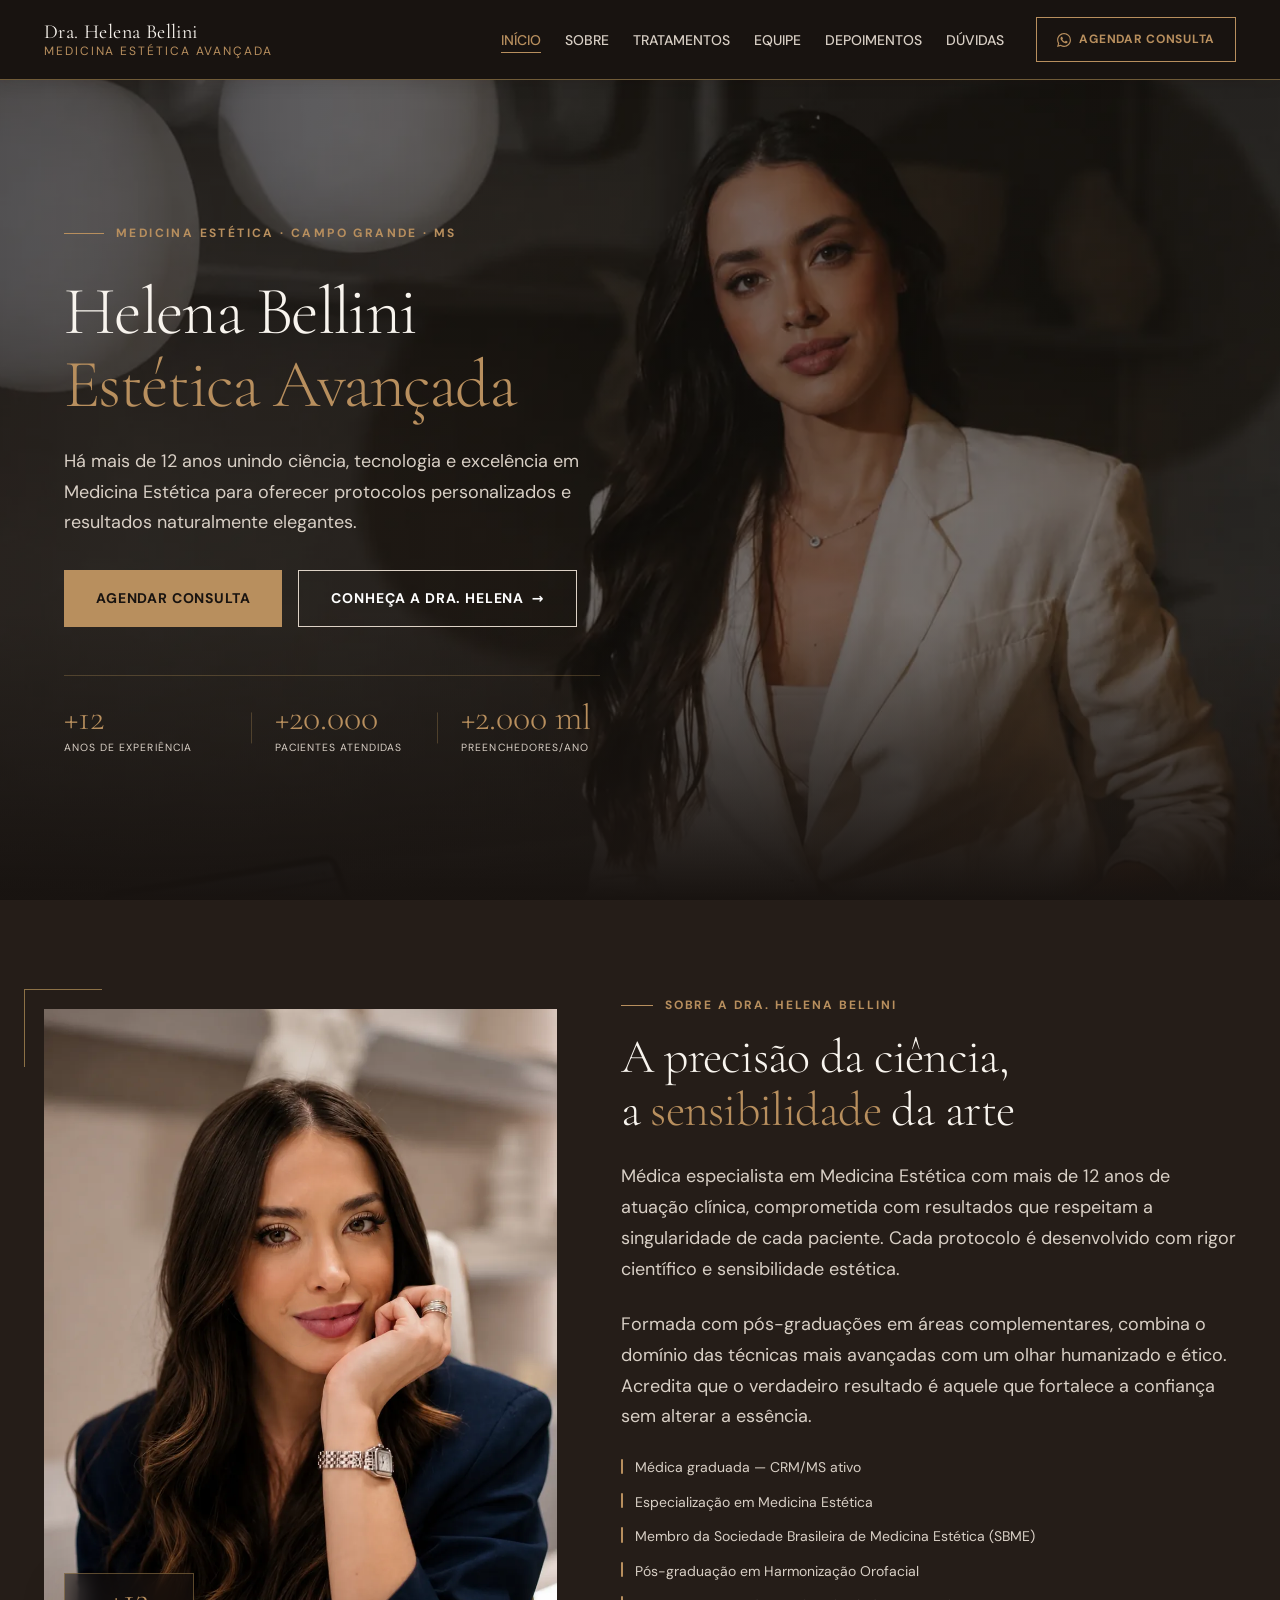
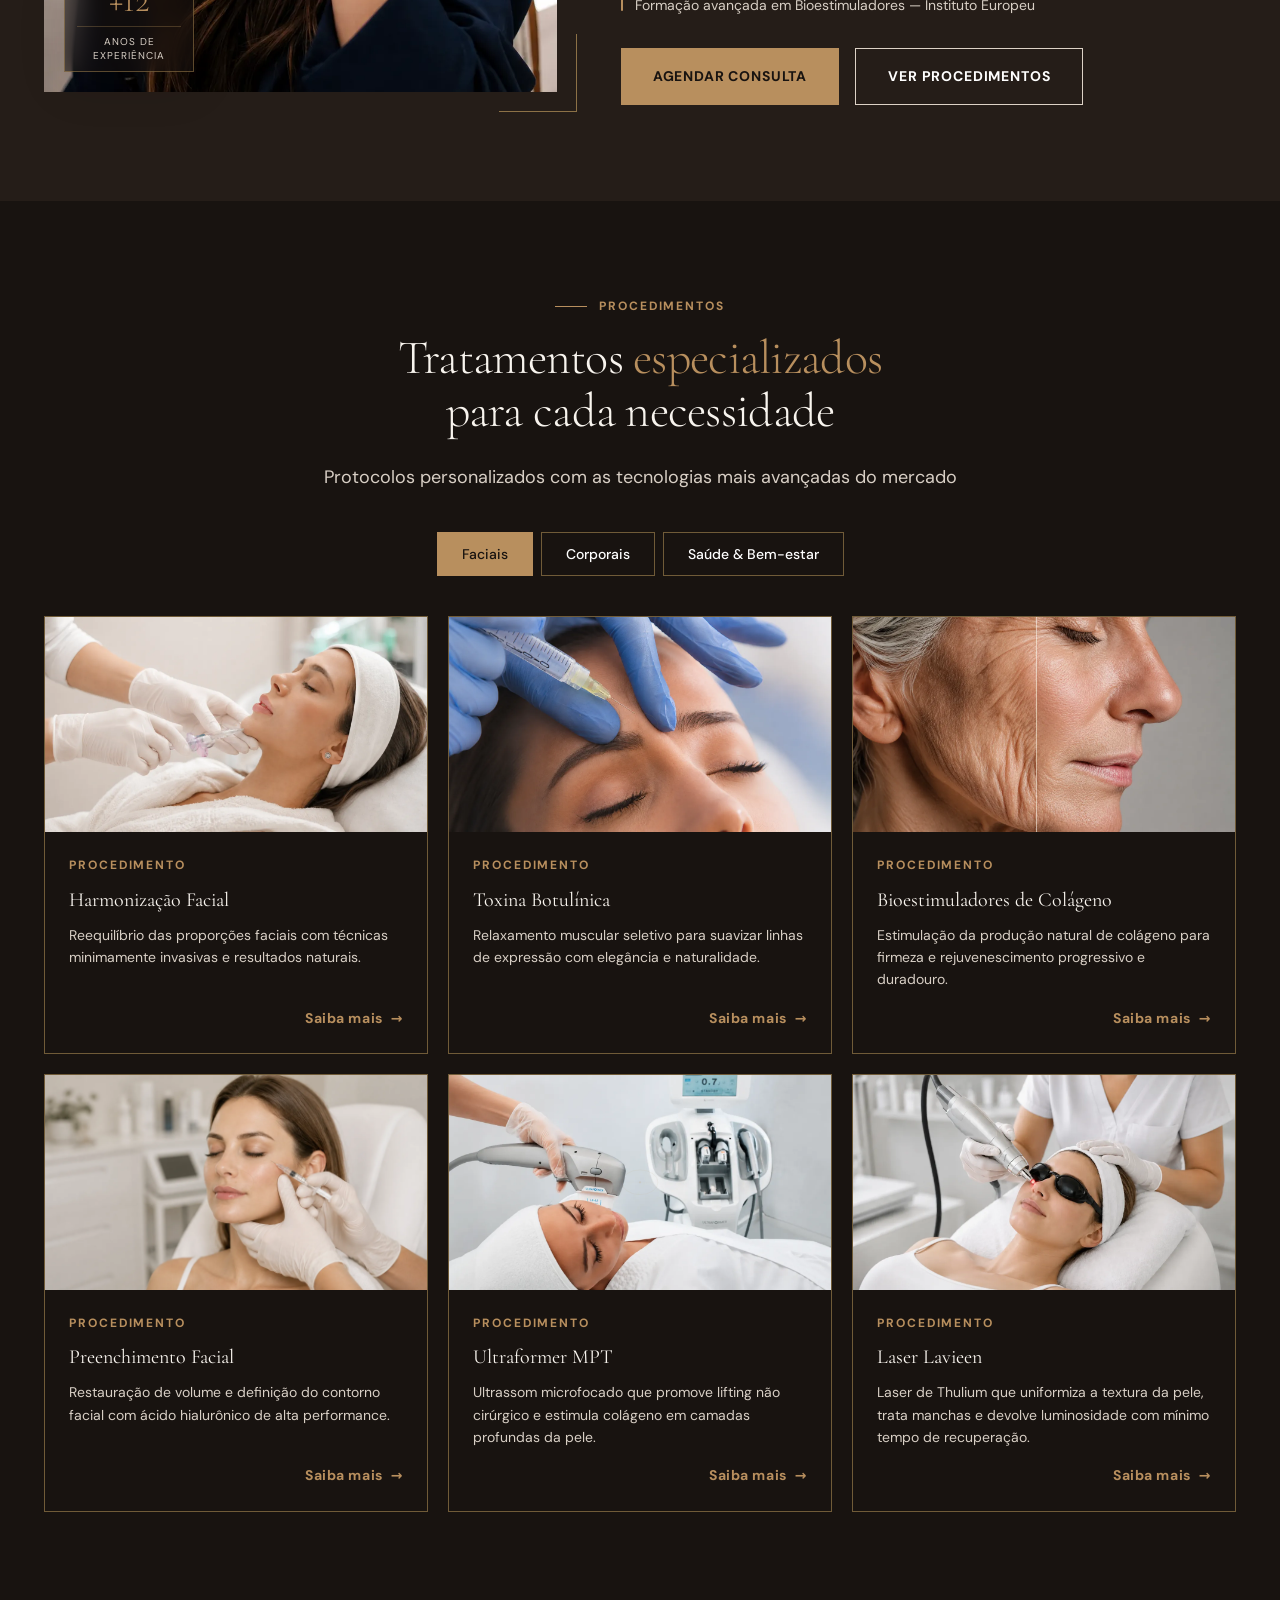
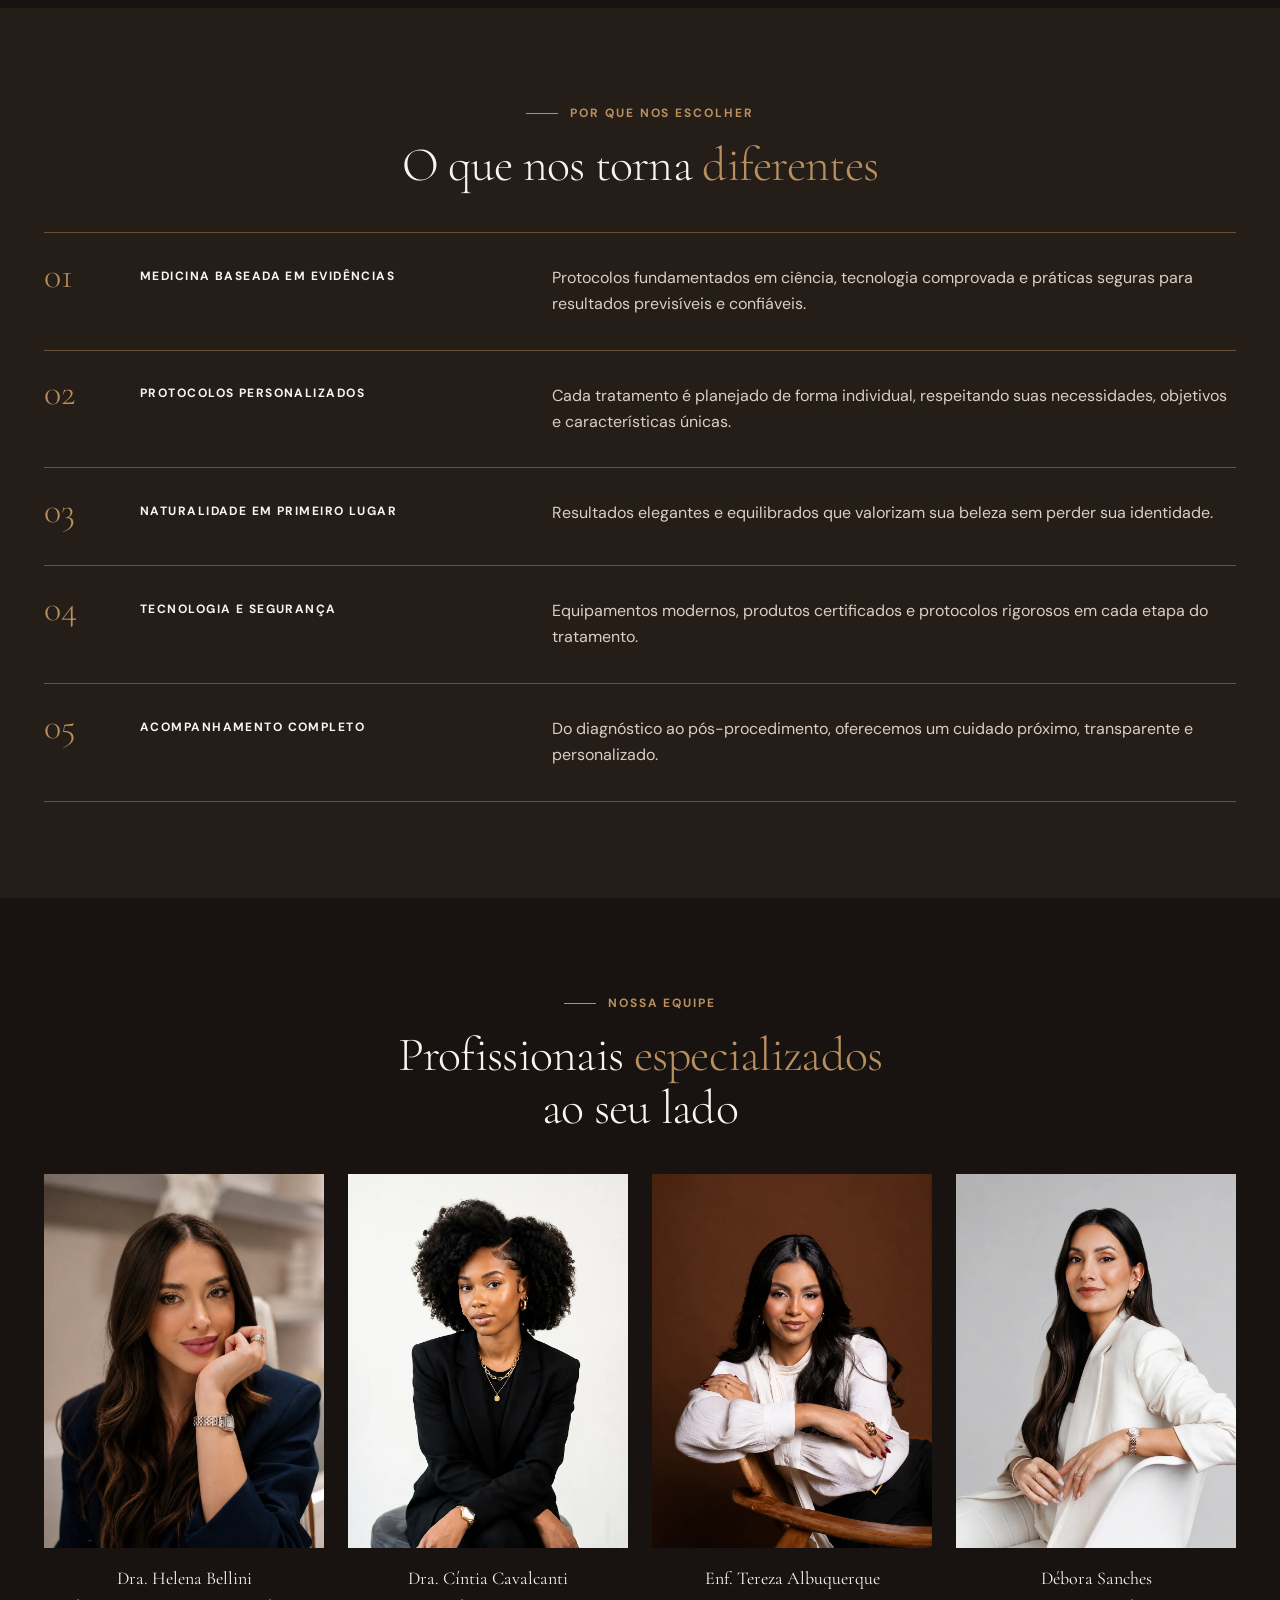
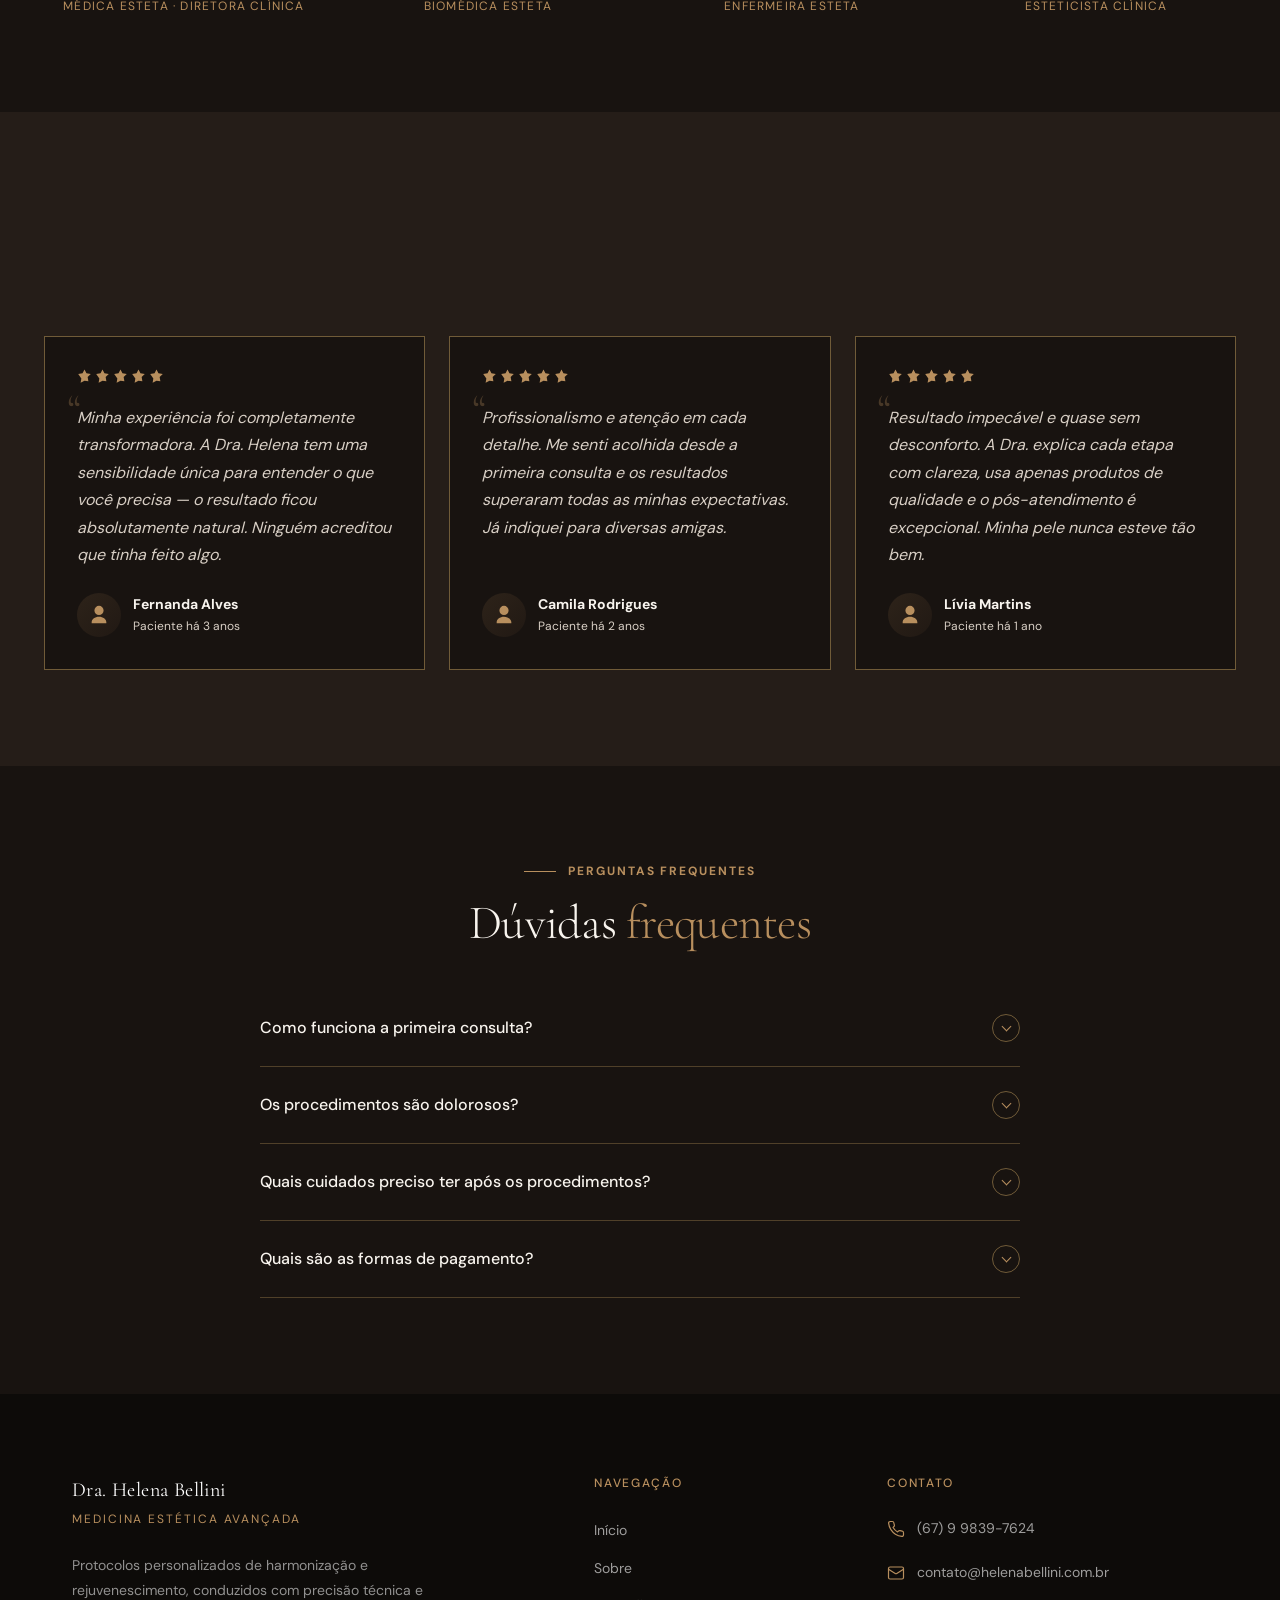
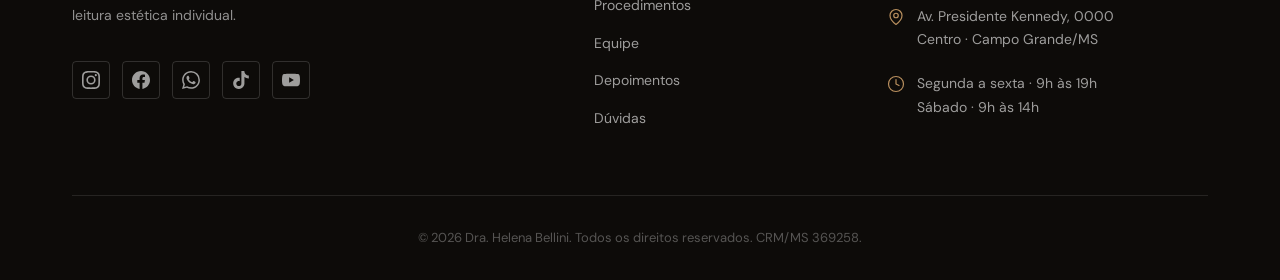
==== index.html @ 61514745 "desfazendo o culpado" ====
<!doctype html>
<html lang="pt-BR">

<head>
  <meta charset="UTF-8">
  <!-- SEM viewport-fit=cover — proposital, não remova.
       Com "cover", o Safari iOS estende a página por baixo do notch e o
       position:fixed do .site-header caía DEPOIS da safe area, abrindo um gap
       escuro entre o topo e o header (só em retrato; em paisagem o inset é 0).
       Sem "cover", a viewport já começa abaixo do notch: top:0 é o topo real
       (gap impossível) e a faixa do notch é pintada com o background do canvas
       (--canvas #181310), a MESMA cor do header — barra contínua desde o topo. -->
  <meta name="viewport" content="width=device-width, initial-scale=1.0">
  <!-- Pinta a área da barra de status (Safari iOS) com a cor do header, pra o
       conteúdo rolado não "vazar" atrás da barra translúcida acima do header. -->
  <meta name="theme-color" content="#181310">
  <title>Dra. Helena Bellini | Medicina Estética Avançada</title>
  <meta name="description"
    content="Medicina Estética de alta performance em Campo Grande - MS. Harmonização Facial, Bioestimuladores, Toxina Botulínica e muito mais. Atendimento humanizado com protocolos baseados em evidências.">
  <link rel="preload" href="assets/fonts/cormorant-garamond-300.woff2" as="font" type="font/woff2" crossorigin>
  <link rel="preload" href="assets/fonts/dm-sans-400.woff2" as="font" type="font/woff2" crossorigin>
  <link rel="stylesheet" href="css/fonts.css">
  <link rel="stylesheet" href="css/variables.css">
  <link rel="stylesheet" href="css/reset.css?v=2">
  <link rel="stylesheet" href="css/global.css?v=6">
  <link rel="stylesheet" href="css/header.css?v=7">
  <link rel="stylesheet" href="css/hero.css?v=2">
  <link rel="stylesheet" href="css/sections.css?v=3">
  <link rel="stylesheet" href="css/footer.css?v=2">
  <link rel="stylesheet" href="css/responsive.css">
</head>

<body>

  <!-- ════════ HEADER ════════ -->
  <header class="site-header" id="site-header">
    <div class="container">
      <div class="header-inner">
        <a href="#inicio" class="logo" aria-label="Dra. Helena Bellini — Medicina Estética Avançada">
          <span class="logo-name">Dra. Helena Bellini</span>
          <span class="logo-sub">Medicina Estética Avançada</span>
        </a>
        <nav class="main-nav" aria-label="Navegação principal">
          <ul class="nav-links">
            <li><a href="#inicio" class="nav-link">INÍCIO</a></li>
            <li><a href="#sobre" class="nav-link">SOBRE</a></li>
            <li><a href="#procedimentos" class="nav-link">TRATAMENTOS</a></li>
            <li><a href="#equipe" class="nav-link">EQUIPE</a></li>
            <li><a href="#depoimentos" class="nav-link">DEPOIMENTOS</a></li>
            <li><a href="#faq" class="nav-link">DÚVIDAS</a></li>
          </ul>
          <a href="https://wa.me/5567998397624?text=Ol%C3%A1%2C%20gostaria%20de%20agendar%20uma%20consulta." target="_blank" rel="noopener noreferrer" class="btn btn-gold nav-cta">
            <svg xmlns="http://www.w3.org/2000/svg" viewBox="0 0 24 24" fill="currentColor" width="14" height="14" aria-hidden="true"><path d="M17.472 14.382c-.297-.149-1.758-.867-2.03-.967-.273-.099-.471-.148-.67.15-.197.297-.767.966-.94 1.164-.173.199-.347.223-.644.075-.297-.15-1.255-.463-2.39-1.475-.883-.788-1.48-1.761-1.653-2.059-.173-.297-.018-.458.13-.606.134-.133.298-.347.446-.52.149-.174.198-.298.298-.497.099-.198.05-.371-.025-.52-.075-.149-.669-1.612-.916-2.207-.242-.579-.487-.5-.669-.51-.173-.008-.371-.01-.57-.01-.198 0-.52.074-.792.372-.272.297-1.04 1.016-1.04 2.479 0 1.462 1.065 2.875 1.213 3.074.149.198 2.096 3.2 5.077 4.487.709.306 1.262.489 1.694.625.712.227 1.36.195 1.871.118.571-.085 1.758-.719 2.006-1.413.248-.694.248-1.289.173-1.413-.074-.124-.272-.198-.57-.347m-5.421 7.403h-.004a9.87 9.87 0 01-5.031-1.378l-.361-.214-3.741.982.998-3.648-.235-.374a9.86 9.86 0 01-1.51-5.26c.001-5.45 4.436-9.884 9.888-9.884 2.64 0 5.122 1.03 6.988 2.898a9.825 9.825 0 012.893 6.994c-.003 5.45-4.437 9.884-9.885 9.884m8.413-18.297A11.815 11.815 0 0012.05 0C5.495 0 .16 5.335.157 11.892c0 2.096.547 4.142 1.588 5.945L.057 24l6.305-1.654a11.882 11.882 0 005.683 1.448h.005c6.554 0 11.89-5.335 11.893-11.893a11.821 11.821 0 00-3.48-8.413z"/></svg>
            AGENDAR CONSULTA
          </a>
        </nav>
        <button class="hamburger" id="hamburger" aria-label="Abrir menu" aria-expanded="false">
          <span></span><span></span><span></span>
        </button>
      </div>
    </div>
  </header>

  <!-- Mobile nav -->
  <nav class="mobile-nav" id="mobile-nav" aria-label="Menu mobile" role="dialog">
    <a href="#inicio" class="nav-link">INÍCIO</a>
    <a href="#sobre" class="nav-link">SOBRE</a>
    <a href="#procedimentos" class="nav-link">TRATAMENTOS</a>
    <a href="#equipe" class="nav-link">EQUIPE</a>
    <a href="#depoimentos" class="nav-link">DEPOIMENTOS</a>
    <a href="#faq" class="nav-link">DÚVIDAS</a>
  </nav>

  <!-- ════════ HERO ════════ -->
  <section id="inicio" class="hero" aria-label="Apresentação">
    <div class="hero-content">
      <div class="hero-tag">
        <span>Medicina Estética · Campo Grande · MS</span>
      </div>
      <h1 class="hero-h1">
        Helena Bellini
        <em>Estética Avançada</em>
      </h1>
      <p class="hero-lead">
        Há mais de 12 anos unindo ciência, tecnologia e excelência em Medicina Estética para oferecer protocolos personalizados e resultados naturalmente elegantes.
      </p>
      <div class="hero-actions">
        <a href="https://wa.me/5567998397624?text=Ol%C3%A1%2C%20gostaria%20de%20agendar%20uma%20consulta." target="_blank" rel="noopener noreferrer" class="btn btn-gold">Agendar Consulta</a>
        <a href="#sobre" class="btn btn-outline">CONHEÇA A DRA. HELENA &nbsp;→</a>
      </div>
      <div class="hero-stats" aria-label="Estatísticas">
        <div>
          <div class="stat-val">+12</div>
          <div class="stat-lbl">Anos de Experiência</div>
        </div>
        <div>
          <div class="stat-val">+20.000</div>
          <div class="stat-lbl">Pacientes Atendidas</div>
        </div>
        <div>
          <div class="stat-val">+2.000 ml</div>
          <div class="stat-lbl">Preenchedores/ano</div>
        </div>
      </div>
    </div>
  </section>

  <!-- ════════ SOBRE ════════ -->
  <section id="sobre" class="section section-alt" aria-labelledby="about-title">
    <div class="container">
      <div class="about-grid">
        <div class="about-photo-wrap reveal">
          <div class="about-photo">
            <div class="about-photo-inner">
              <img src="assets/images/sobre/dra-helena.webp" alt="Dra. Helena Bellini" loading="lazy">
              <svg viewBox="0 0 400 533" xmlns="http://www.w3.org/2000/svg" aria-hidden="true">
                <ellipse cx="200" cy="180" rx="110" ry="135" stroke="rgba(184,149,90,.5)" stroke-width="1"
                  fill="rgba(184,149,90,.06)" />
                <ellipse cx="200" cy="165" rx="70" ry="90" stroke="rgba(46,107,110,.35)" stroke-width="1"
                  fill="rgba(46,107,110,.03)" />
                <line x1="100" y1="350" x2="300" y2="350" stroke="rgba(184,149,90,.3)" stroke-width=".8" />
              </svg>
            </div>
          </div>
          <div class="about-badge">
            <div class="badge-num">+12</div>
            <div class="badge-lbl">Anos de<br>Experiência</div>
          </div>
        </div>

        <div class="reveal d1">
          <div class="eyebrow"><span class="label">Sobre a Dra. Helena Bellini</span></div>
          <h2 class="section-title" id="about-title">
            A precisão da ciência,<br>a <em>sensibilidade</em> da arte
          </h2>
          <p class="section-body">
            Médica especialista em Medicina Estética com mais de 12 anos de atuação clínica, comprometida com resultados
            que respeitam a singularidade de cada paciente. Cada protocolo é desenvolvido com rigor científico e
            sensibilidade estética.
          </p>
          <p class="section-body">
            Formada com pós-graduações em áreas complementares, combina o domínio das técnicas mais avançadas com um
            olhar humanizado e ético. Acredita que o verdadeiro resultado é aquele que fortalece a confiança sem alterar
            a essência.
          </p>
          <ul class="creds" aria-label="Formação e credenciais">
            <li class="cred-row">Médica graduada — CRM/MS ativo</li>
            <li class="cred-row">Especialização em Medicina Estética</li>
            <li class="cred-row">Membro da Sociedade Brasileira de Medicina Estética (SBME)</li>
            <li class="cred-row">Pós-graduação em Harmonização Orofacial</li>
            <li class="cred-row">Formação avançada em Bioestimuladores — Instituto Europeu</li>
          </ul>
          <div class="about-actions">
            <a href="https://wa.me/5567998397624?text=Ol%C3%A1%2C%20gostaria%20de%20agendar%20uma%20consulta." target="_blank" rel="noopener noreferrer" class="btn btn-gold">Agendar Consulta</a>
            <a href="#procedimentos" class="btn btn-outline">Ver Procedimentos</a>
          </div>
        </div>
      </div>
    </div>
  </section>

  <!-- ════════ PROCEDIMENTOS ════════ -->
  <section id="procedimentos" class="section" aria-labelledby="procs-title">
    <div class="container">
      <div class="procs-header reveal">
        <div class="eyebrow"><span class="label">Procedimentos</span></div>
        <h2 class="section-title" id="procs-title">
          Tratamentos <em>especializados</em><br>para cada necessidade
        </h2>
        <p class="section-body">Protocolos personalizados com as tecnologias mais avançadas do mercado</p>
      </div>

      <div class="tabs" role="tablist" aria-label="Categorias de procedimentos">
        <button class="tab on" role="tab" aria-selected="true" data-cat="facial">Faciais</button>
        <button class="tab" role="tab" aria-selected="false" data-cat="corporal">Corporais</button>
        <button class="tab" role="tab" aria-selected="false" data-cat="saude">Saúde &amp; Bem-estar</button>
      </div>

      <div class="procs-grid" id="procs-grid" aria-live="polite"></div>
    </div>
  </section>

  <!-- ════════ DIFERENCIAIS ════════ -->
  <section class="section section-alt" aria-labelledby="diff-title">
    <div class="container">
      <div class="procs-header reveal">
        <div class="eyebrow"><span class="label">Por que nos escolher</span></div>
        <h2 class="section-title" id="diff-title">O que nos torna <em>diferentes</em></h2>
      </div>
      <div class="diff-list">
        <div class="diff-row reveal">
          <div class="diff-num">01</div>
          <div class="diff-title">Medicina baseada em evidências</div>
          <p class="diff-desc">Protocolos fundamentados em ciência, 
            tecnologia comprovada e práticas seguras para resultados previsíveis e confiáveis.</p>
        </div>
        <div class="diff-row reveal d1">
          <div class="diff-num">02</div>
          <div class="diff-title">Protocolos personalizados</div>
          <p class="diff-desc">Cada tratamento é planejado de forma individual, 
            respeitando suas necessidades, objetivos e características únicas.</p>
        </div>
        <div class="diff-row reveal d2">
          <div class="diff-num">03</div>
          <div class="diff-title">Naturalidade em primeiro lugar</div>
          <p class="diff-desc">Resultados elegantes e equilibrados que 
            valorizam sua beleza sem perder sua identidade.</p>
        </div>
        <div class="diff-row reveal">
          <div class="diff-num">04</div>
          <div class="diff-title">Tecnologia e segurança</div>
          <p class="diff-desc">Equipamentos modernos, produtos certificados e 
            protocolos rigorosos em cada etapa do tratamento.</p>
        </div>
        <div class="diff-row reveal d1">
          <div class="diff-num">05</div>
          <div class="diff-title">Acompanhamento completo</div>
          <p class="diff-desc">Do diagnóstico ao pós-procedimento, oferecemos
            um cuidado próximo, transparente e personalizado.</p>
        </div>
      </div>
    </div>
  </section>

  <!-- ════════ EQUIPE ════════ -->
  <section id="equipe" class="section" aria-labelledby="team-title">
    <div class="container">
      <div class="procs-header reveal">
        <div class="eyebrow"><span class="label">Nossa Equipe</span></div>
        <h2 class="section-title" id="team-title">
          Profissionais <em>especializados</em><br>ao seu lado
        </h2>
      </div>
      <div class="team-carousel">
      <div class="team-grid">
        <div class="team-card reveal">
          <div class="team-photo">
            <div class="team-photo-inner team-grad-1">
              <img src="assets/images/equipe/dra-helena.webp" alt="Dra. Helena Bellini" loading="lazy">
              <svg viewBox="0 0 200 267" xmlns="http://www.w3.org/2000/svg" aria-hidden="true">
                <ellipse cx="100" cy="100" rx="55" ry="70" stroke="rgba(184,149,90,.6)" stroke-width="1.2"
                  fill="none" />
              </svg>
            </div>
          </div>
          <div class="team-name">Dra. Helena Bellini</div>
          <div class="team-role">Médica Esteta · Diretora Clínica</div>
        </div>
        <div class="team-card reveal d1">
          <div class="team-photo">
            <div class="team-photo-inner team-grad-2">
              <img src="assets/images/equipe/dra-cintia-cavalcanti.webp" alt="Dra. Cíntia Cavalcanti" loading="lazy">
            </div>
          </div>
          <div class="team-name">Dra. Cíntia Cavalcanti</div>
          <div class="team-role">Biomédica Esteta</div>
        </div>
        <div class="team-card reveal d2">
          <div class="team-photo">
            <div class="team-photo-inner team-grad-3">
              <img src="assets/images/equipe/enf-tereza-albuquerque.webp" alt="Enf. Tereza Albuquerque" loading="lazy">
            </div>
          </div>
          <div class="team-name">Enf. Tereza Albuquerque</div>
          <div class="team-role">Enfermeira Esteta</div>
        </div>
        <div class="team-card reveal d3">
          <div class="team-photo">
            <div class="team-photo-inner team-grad-4">
              <img src="assets/images/equipe/debora-sanches.webp" alt="Débora Sanches" loading="lazy">
            </div>
          </div>
          <div class="team-name">Débora Sanches</div>
          <div class="team-role">Esteticista Clínica</div>
        </div>
      </div>
      <div class="team-nav">
        <button class="team-next" id="team-next" type="button" aria-label="Ver próximo profissional">
          <svg viewBox="0 0 24 24" fill="none" stroke="currentColor" stroke-width="1.5" stroke-linecap="round" stroke-linejoin="round" aria-hidden="true">
            <line x1="4" y1="12" x2="18" y2="12" />
            <polyline points="12 6 18 12 12 18" />
          </svg>
        </button>
      </div>
      </div>
    </div>
  </section>

  <!-- ════════ DEPOIMENTOS ════════ -->
  <section id="depoimentos" class="section section-alt" aria-labelledby="test-title">
    <div class="container">
      <div class="procs-header reveal">
        <div class="eyebrow"><span class="label">Depoimentos</span></div>
        <h2 class="section-title" id="test-title">O que dizem nossas <em>pacientes</em></h2>
      </div>
      <div class="test-grid">
        <article class="test-card reveal">
          <div class="stars" aria-label="5 estrelas"><svg viewBox="0 0 20 19" fill="currentColor" aria-hidden="true"><path d="M10 0l2.593 5.256 5.8.843-4.196 4.09.99 5.776L10 15.24l-5.187 2.725.99-5.776L1.607 6.1l5.8-.843z"/></svg><svg viewBox="0 0 20 19" fill="currentColor" aria-hidden="true"><path d="M10 0l2.593 5.256 5.8.843-4.196 4.09.99 5.776L10 15.24l-5.187 2.725.99-5.776L1.607 6.1l5.8-.843z"/></svg><svg viewBox="0 0 20 19" fill="currentColor" aria-hidden="true"><path d="M10 0l2.593 5.256 5.8.843-4.196 4.09.99 5.776L10 15.24l-5.187 2.725.99-5.776L1.607 6.1l5.8-.843z"/></svg><svg viewBox="0 0 20 19" fill="currentColor" aria-hidden="true"><path d="M10 0l2.593 5.256 5.8.843-4.196 4.09.99 5.776L10 15.24l-5.187 2.725.99-5.776L1.607 6.1l5.8-.843z"/></svg><svg viewBox="0 0 20 19" fill="currentColor" aria-hidden="true"><path d="M10 0l2.593 5.256 5.8.843-4.196 4.09.99 5.776L10 15.24l-5.187 2.725.99-5.776L1.607 6.1l5.8-.843z"/></svg></div>
          <blockquote class="test-quote">
            Minha experiência foi completamente transformadora. A Dra. Helena tem uma sensibilidade única para
            entender o que você precisa — o resultado ficou absolutamente natural. Ninguém acreditou que tinha feito
            algo.
          </blockquote>
          <div class="test-author">
            <div class="test-avatar" aria-hidden="true"><svg viewBox="0 0 24 24" fill="currentColor" aria-hidden="true"><path d="M12 12a5 5 0 1 0 0-10 5 5 0 0 0 0 10zm0 2c-4.42 0-8 2.69-8 6v1h16v-1c0-3.31-3.58-6-8-6z"/></svg></div>
            <div>
              <div class="test-name">Fernanda Alves</div>
              <div class="test-meta">Paciente há 3 anos</div>
            </div>
          </div>
        </article>
        <article class="test-card reveal d1">
          <div class="stars" aria-label="5 estrelas"><svg viewBox="0 0 20 19" fill="currentColor" aria-hidden="true"><path d="M10 0l2.593 5.256 5.8.843-4.196 4.09.99 5.776L10 15.24l-5.187 2.725.99-5.776L1.607 6.1l5.8-.843z"/></svg><svg viewBox="0 0 20 19" fill="currentColor" aria-hidden="true"><path d="M10 0l2.593 5.256 5.8.843-4.196 4.09.99 5.776L10 15.24l-5.187 2.725.99-5.776L1.607 6.1l5.8-.843z"/></svg><svg viewBox="0 0 20 19" fill="currentColor" aria-hidden="true"><path d="M10 0l2.593 5.256 5.8.843-4.196 4.09.99 5.776L10 15.24l-5.187 2.725.99-5.776L1.607 6.1l5.8-.843z"/></svg><svg viewBox="0 0 20 19" fill="currentColor" aria-hidden="true"><path d="M10 0l2.593 5.256 5.8.843-4.196 4.09.99 5.776L10 15.24l-5.187 2.725.99-5.776L1.607 6.1l5.8-.843z"/></svg><svg viewBox="0 0 20 19" fill="currentColor" aria-hidden="true"><path d="M10 0l2.593 5.256 5.8.843-4.196 4.09.99 5.776L10 15.24l-5.187 2.725.99-5.776L1.607 6.1l5.8-.843z"/></svg></div>
          <blockquote class="test-quote">
            Profissionalismo e atenção em cada detalhe. Me senti acolhida desde a primeira consulta e os resultados
            superaram todas as minhas expectativas. Já indiquei para diversas amigas.
          </blockquote>
          <div class="test-author">
            <div class="test-avatar" aria-hidden="true"><svg viewBox="0 0 24 24" fill="currentColor" aria-hidden="true"><path d="M12 12a5 5 0 1 0 0-10 5 5 0 0 0 0 10zm0 2c-4.42 0-8 2.69-8 6v1h16v-1c0-3.31-3.58-6-8-6z"/></svg></div>
            <div>
              <div class="test-name">Camila Rodrigues</div>
              <div class="test-meta">Paciente há 2 anos</div>
            </div>
          </div>
        </article>
        <article class="test-card reveal d2">
          <div class="stars" aria-label="5 estrelas"><svg viewBox="0 0 20 19" fill="currentColor" aria-hidden="true"><path d="M10 0l2.593 5.256 5.8.843-4.196 4.09.99 5.776L10 15.24l-5.187 2.725.99-5.776L1.607 6.1l5.8-.843z"/></svg><svg viewBox="0 0 20 19" fill="currentColor" aria-hidden="true"><path d="M10 0l2.593 5.256 5.8.843-4.196 4.09.99 5.776L10 15.24l-5.187 2.725.99-5.776L1.607 6.1l5.8-.843z"/></svg><svg viewBox="0 0 20 19" fill="currentColor" aria-hidden="true"><path d="M10 0l2.593 5.256 5.8.843-4.196 4.09.99 5.776L10 15.24l-5.187 2.725.99-5.776L1.607 6.1l5.8-.843z"/></svg><svg viewBox="0 0 20 19" fill="currentColor" aria-hidden="true"><path d="M10 0l2.593 5.256 5.8.843-4.196 4.09.99 5.776L10 15.24l-5.187 2.725.99-5.776L1.607 6.1l5.8-.843z"/></svg><svg viewBox="0 0 20 19" fill="currentColor" aria-hidden="true"><path d="M10 0l2.593 5.256 5.8.843-4.196 4.09.99 5.776L10 15.24l-5.187 2.725.99-5.776L1.607 6.1l5.8-.843z"/></svg></div>
          <blockquote class="test-quote">
            Resultado impecável e quase sem desconforto. A Dra. explica cada etapa com clareza, usa apenas produtos de
            qualidade e o pós-atendimento é excepcional. Minha pele nunca esteve tão bem.
          </blockquote>
          <div class="test-author">
            <div class="test-avatar" aria-hidden="true"><svg viewBox="0 0 24 24" fill="currentColor" aria-hidden="true"><path d="M12 12a5 5 0 1 0 0-10 5 5 0 0 0 0 10zm0 2c-4.42 0-8 2.69-8 6v1h16v-1c0-3.31-3.58-6-8-6z"/></svg></div>
            <div>
              <div class="test-name">Lívia Martins</div>
              <div class="test-meta">Paciente há 1 ano</div>
            </div>
          </div>
        </article>
      </div>
    </div>
  </section>

  <!-- ════════ FAQ ════════ -->
  <section id="faq" class="section" aria-labelledby="faq-title">
    <div class="container">
      <div class="procs-header reveal">
        <div class="eyebrow"><span class="label">Perguntas Frequentes</span></div>
        <h2 class="section-title" id="faq-title">Dúvidas <em>frequentes</em></h2>
      </div>
      <div class="faq-wrap reveal">
        <div class="faq-item">
          <button class="faq-q" aria-expanded="false">
            Como funciona a primeira consulta?
            <span class="faq-icon" aria-hidden="true">+</span>
          </button>
          <div class="faq-body" role="region">
            <div class="faq-inner">
              <p>A primeira consulta é um encontro de avaliação, sem compromisso de realizar qualquer procedimento no
                mesmo dia. A Dra. Helena analisa a sua pele, escuta as suas expectativas e o seu histórico de saúde e,
                a partir disso, elabora um plano individualizado — com as opções indicadas para o seu caso, os cuidados
                envolvidos e um cronograma realista. O nosso compromisso é com a informação clara e com decisões
                tomadas com tranquilidade.</p>
            </div>
          </div>
        </div>
        <div class="faq-item">
          <button class="faq-q" aria-expanded="false">
            Os procedimentos são dolorosos?
            <span class="faq-icon" aria-hidden="true">+</span>
          </button>
          <div class="faq-body" role="region">
            <div class="faq-inner">
              <p>A maioria dos procedimentos causa apenas um desconforto leve e passageiro. Utilizamos recursos como
                anestésicos tópicos, agulhas de calibre fino e técnicas minimamente invasivas para tornar a experiência
                a mais confortável possível. Durante todo o atendimento, o seu bem-estar é acompanhado de perto pela
                equipe.</p>
            </div>
          </div>
        </div>
        <div class="faq-item">
          <button class="faq-q" aria-expanded="false">
            Quais cuidados preciso ter após os procedimentos?
            <span class="faq-icon" aria-hidden="true">+</span>
          </button>
          <div class="faq-body" role="region">
            <div class="faq-inner">
              <p>Cada procedimento possui um protocolo próprio de pós-cuidado, e você recebe todas as orientações por
                escrito ao final da sessão. De modo geral, o uso diário de protetor solar e uma boa hidratação da pele
                são fundamentais para preservar e potencializar os resultados. A equipe permanece à disposição para
                acompanhar a sua recuperação e esclarecer qualquer dúvida ao longo do processo.</p>
            </div>
          </div>
        </div>
        <div class="faq-item">
          <button class="faq-q" aria-expanded="false">
            Quais são as formas de pagamento?
            <span class="faq-icon" aria-hidden="true">+</span>
          </button>
          <div class="faq-body" role="region">
            <div class="faq-inner">
              <p>Oferecemos diferentes formas de pagamento para facilitar o seu acesso ao tratamento: cartão de crédito
                (com opção de parcelamento), cartão de débito, Pix e transferência bancária. Todos os valores são
                apresentados de forma transparente ainda na avaliação, para que você tome a sua decisão com clareza e
                segurança.</p>
            </div>
          </div>
        </div>
      </div>
    </div>
  </section>

  <!-- ════════ PROC DETAIL ════════ -->
  <div id="proc-detail" aria-hidden="true">
    <div class="pd-back-bar">
      <div class="container">
        <button id="pd-back" class="pd-back-btn">← Todos os Tratamentos</button>
      </div>
    </div>
    <div class="container pd-container">
      <div class="pd-layout">
        <div class="pd-main">
          <div class="pd-img">
            <div class="pd-img-inner">
              <img id="pd-image" alt="" loading="lazy">
            </div>
          </div>
          <div class="pd-content">
            <h1 class="pd-title" id="pd-title"></h1>
            <blockquote class="pd-lead" id="pd-lead"></blockquote>
            <p class="pd-body" id="pd-body"></p>
          </div>
          <div class="pd-divider"></div>
          <section class="pd-faq-section" id="pd-faq-section">
            <div class="pd-faq-header">
              <div class="eyebrow"><span class="label">Perguntas Frequentes</span></div>
              <h2 class="pd-faq-title">Dúvidas sobre este procedimento</h2>
            </div>
            <div class="faq-wrap" id="pd-faq"></div>
          </section>
        </div>
        <aside class="pd-sidebar">
          <div class="pd-info-box">
            <h2 class="pd-info-title">Informações</h2>
            <div class="pd-info-row">
              <div class="pd-info-icon">
                <svg viewBox="0 0 24 24" fill="none" stroke="currentColor" stroke-width="1.5" stroke-linecap="round" stroke-linejoin="round" aria-hidden="true">
                  <circle cx="12" cy="12" r="8" />
                  <path d="M12 8v4l2.5 1.5" />
                </svg>
              </div>
              <div>
                <div class="pd-info-label">Duração</div>
                <div class="pd-info-val" id="pd-duration"></div>
              </div>
            </div>
            <div class="pd-info-divider"></div>
            <div class="pd-info-row">
              <div class="pd-info-icon">
                <svg viewBox="0 0 24 24" fill="none" stroke="currentColor" stroke-width="1.5" stroke-linecap="round" stroke-linejoin="round" aria-hidden="true">
                  <path d="M6 3h12l4 6-10 13L2 9Z" />
                  <path d="M11 3 8 9l4 13 4-13-3-6" />
                  <path d="M2 9h20" />
                </svg>
              </div>
              <div>
                <div class="pd-info-label">Investimento</div>
                <div class="pd-info-val pd-gold">A consultar</div>
              </div>
            </div>
            <a href="https://wa.me/5567998397624?text=Ol%C3%A1%2C%20gostaria%20de%20agendar%20uma%20consulta." target="_blank" rel="noopener noreferrer" class="btn btn-gold pd-cta">
              <svg viewBox="0 0 24 24" fill="none" stroke="currentColor" stroke-width="1.5" stroke-linecap="round" stroke-linejoin="round" aria-hidden="true">
                <rect x="3.5" y="5" width="17" height="16" rx="1.5" />
                <path d="M3.5 9.5h17M8 3v4M16 3v4" />
              </svg>
              AGENDAR AGORA
            </a>
            <button class="pd-duvidas-btn" id="pd-duvidas-btn">
              <svg viewBox="0 0 24 24" fill="none" stroke="currentColor" stroke-width="1.5" stroke-linecap="round" stroke-linejoin="round" aria-hidden="true">
                <circle cx="12" cy="12" r="8.5" />
                <path d="M9.7 9.3a2.4 2.4 0 0 1 3.7-1.5c1.1.8.8 2.1-.1 2.8-.6.5-1.3.8-1.3 1.7" />
                <path d="M12 15.7h.01" />
              </svg>
              TENHO DÚVIDAS
            </button>
          </div>
        </aside>
      </div>
    </div>
  </div>

  <!-- ════════ FOOTER ════════ -->
  <footer class="site-footer" aria-label="Rodapé">
<div class="ft-inner">

  <div class="ft-grid">

    <div class="ft-brand">
      <p class="ft-name">Dra. Helena Bellini</p>
      <p class="ft-tagline">Medicina Estética Avançada</p>
      <p class="ft-desc">
        Protocolos personalizados de harmonização e rejuvenescimento,
        conduzidos com precisão técnica e leitura estética individual.
      </p>
      <div class="ft-social">
        <a href="https://instagram.com" target="_blank" rel="noopener noreferrer" class="ft-soc-btn" aria-label="Instagram">
          <svg xmlns="http://www.w3.org/2000/svg" viewBox="0 0 24 24" fill="currentColor" width="18" height="18" aria-hidden="true"><path d="M12 2.163c3.204 0 3.584.012 4.85.07 1.17.053 1.805.249 2.227.415.56.217.96.477 1.382.896.419.42.679.819.896 1.381.164.422.36 1.057.413 2.227.058 1.266.07 1.646.07 4.85s-.012 3.584-.07 4.85c-.053 1.17-.249 1.805-.413 2.227-.217.562-.477.96-.896 1.382-.42.418-.822.679-1.382.896-.422.164-1.057.36-2.227.413-1.266.058-1.646.07-4.85.07s-3.585-.012-4.85-.07c-1.17-.053-1.805-.249-2.227-.413-.562-.217-.96-.478-1.382-.896-.418-.42-.679-.82-.896-1.382-.164-.422-.36-1.057-.413-2.227-.058-1.266-.07-1.646-.07-4.85s.012-3.584.07-4.85c.053-1.17.249-1.805.413-2.227.217-.562.478-.96.896-1.382.42-.418.82-.679 1.382-.896.422-.164 1.057-.36 2.227-.413 1.265-.058 1.645-.07 4.85-.07M12 0C8.741 0 8.332.014 7.052.072 5.775.132 4.905.333 4.14.63c-.789.306-1.459.717-2.126 1.384S.935 3.35.63 4.14C.333 4.905.131 5.775.072 7.052.014 8.333 0 8.741 0 12s.014 3.668.072 4.948c.06 1.277.261 2.148.558 2.913.306.788.717 1.459 1.384 2.126.667.666 1.336 1.079 2.126 1.384.766.296 1.636.499 2.913.558C8.333 23.986 8.741 24 12 24s3.668-.014 4.948-.072c1.277-.06 2.148-.262 2.913-.558.788-.306 1.459-.718 2.126-1.384.666-.667 1.079-1.335 1.384-2.126.296-.765.499-1.636.558-2.913.058-1.28.072-1.689.072-4.948s-.014-3.667-.072-4.947c-.06-1.277-.262-2.149-.558-2.913-.306-.789-.718-1.459-1.384-2.126C21.319 1.347 20.651.935 19.86.63c-.765-.297-1.636-.499-2.913-.558C15.667.014 15.259 0 12 0m0 5.838a6.162 6.162 0 100 12.324 6.162 6.162 0 000-12.324M12 16a4 4 0 110-8 4 4 0 010 8m6.406-11.845a1.44 1.44 0 100 2.881 1.44 1.44 0 000-2.881"/></svg>
        </a>
        <a href="https://facebook.com" target="_blank" rel="noopener noreferrer" class="ft-soc-btn" aria-label="Facebook">
          <svg xmlns="http://www.w3.org/2000/svg" viewBox="0 0 24 24" fill="currentColor" width="18" height="18" aria-hidden="true"><path d="M24 12.073c0-6.627-5.373-12-12-12s-12 5.373-12 12c0 5.99 4.388 10.954 10.125 11.854v-8.385H7.078v-3.47h3.047V9.43c0-3.007 1.792-4.669 4.533-4.669 1.312 0 2.686.235 2.686.235v2.953H15.83c-1.491 0-1.956.925-1.956 1.874v2.25h3.328l-.532 3.47h-2.796v8.385C19.612 23.027 24 18.062 24 12.073"/></svg>
        </a>
        <a href="https://wa.me/5567998397624?text=Ol%C3%A1%2C%20gostaria%20de%20agendar%20uma%20consulta." target="_blank" rel="noopener noreferrer" class="ft-soc-btn" aria-label="WhatsApp">
          <svg xmlns="http://www.w3.org/2000/svg" viewBox="0 0 24 24" fill="currentColor" width="18" height="18" aria-hidden="true"><path d="M17.472 14.382c-.297-.149-1.758-.867-2.03-.967-.273-.099-.471-.148-.67.15-.197.297-.767.966-.94 1.164-.173.199-.347.223-.644.075-.297-.15-1.255-.463-2.39-1.475-.883-.788-1.48-1.761-1.653-2.059-.173-.297-.018-.458.13-.606.134-.133.298-.347.446-.52.149-.174.198-.298.298-.497.099-.198.05-.371-.025-.52-.075-.149-.669-1.612-.916-2.207-.242-.579-.487-.5-.669-.51-.173-.008-.371-.01-.57-.01-.198 0-.52.074-.792.372-.272.297-1.04 1.016-1.04 2.479 0 1.462 1.065 2.875 1.213 3.074.149.198 2.096 3.2 5.077 4.487.709.306 1.262.489 1.694.625.712.227 1.36.195 1.871.118.571-.085 1.758-.719 2.006-1.413.248-.694.248-1.289.173-1.413-.074-.124-.272-.198-.57-.347m-5.421 7.403h-.004a9.87 9.87 0 01-5.031-1.378l-.361-.214-3.741.982.998-3.648-.235-.374a9.86 9.86 0 01-1.51-5.26c.001-5.45 4.436-9.884 9.888-9.884 2.64 0 5.122 1.03 6.988 2.898a9.825 9.825 0 012.893 6.994c-.003 5.45-4.437 9.884-9.885 9.884m8.413-18.297A11.815 11.815 0 0012.05 0C5.495 0 .16 5.335.157 11.892c0 2.096.547 4.142 1.588 5.945L.057 24l6.305-1.654a11.882 11.882 0 005.683 1.448h.005c6.554 0 11.89-5.335 11.893-11.893a11.821 11.821 0 00-3.48-8.413z"/></svg>
        </a>
        <a href="https://tiktok.com" target="_blank" rel="noopener noreferrer" class="ft-soc-btn" aria-label="TikTok">
          <svg xmlns="http://www.w3.org/2000/svg" viewBox="0 0 24 24" fill="currentColor" width="18" height="18" aria-hidden="true"><path d="M12.525.02c1.31-.02 2.61-.01 3.91-.02.08 1.53.63 3.09 1.75 4.17 1.12 1.11 2.7 1.62 4.24 1.79v4.03c-1.44-.05-2.89-.35-4.2-.97-.57-.26-1.1-.59-1.62-.93-.01 2.92.01 5.84-.02 8.75-.08 1.4-.54 2.79-1.35 3.94-1.31 1.92-3.58 3.17-5.91 3.21-1.43.08-2.86-.31-4.08-1.03-2.02-1.19-3.44-3.37-3.65-5.71-.02-.5-.03-1-.01-1.49.18-1.9 1.12-3.72 2.58-4.96 1.66-1.44 3.98-2.13 6.15-1.72.02 1.48-.04 2.96-.04 4.44-.99-.32-2.15-.23-3.02.37-.63.41-1.11 1.04-1.36 1.75-.21.51-.15 1.07-.14 1.61.24 1.64 1.82 3.02 3.5 2.87 1.12-.01 2.19-.66 2.77-1.61.19-.33.4-.67.41-1.06.1-1.79.06-3.57.07-5.36.01-4.03-.01-8.05.02-12.07z"/></svg>
        </a>
        <a href="https://youtube.com" target="_blank" rel="noopener noreferrer" class="ft-soc-btn" aria-label="YouTube">
          <svg xmlns="http://www.w3.org/2000/svg" viewBox="0 0 24 24" fill="currentColor" width="18" height="18" aria-hidden="true"><path d="M23.498 6.186a3.016 3.016 0 00-2.122-2.136C19.505 3.545 12 3.545 12 3.545s-7.505 0-9.377.505A3.017 3.017 0 00.502 6.186C0 8.07 0 12 0 12s0 3.93.502 5.814a3.016 3.016 0 002.122 2.136c1.871.505 9.376.505 9.376.505s7.505 0 9.377-.505a3.015 3.015 0 002.122-2.136C24 15.93 24 12 24 12s0-3.93-.502-5.814zM9.545 15.568V8.432L15.818 12l-6.273 3.568z"/></svg>
        </a>
      </div>
    </div>

    <div class="ft-col">
      <p class="ft-col-title">Navegação</p>
      <ul class="ft-list">
        <li><a href="#inicio">Início</a></li>
        <li><a href="#sobre">Sobre</a></li>
        <li><a href="#procedimentos">Procedimentos</a></li>
        <li><a href="#equipe">Equipe</a></li>
        <li><a href="#depoimentos">Depoimentos</a></li>
        <li><a href="#faq">Dúvidas</a></li>
      </ul>
    </div>

    <div class="ft-col">
      <p class="ft-col-title">Contato</p>

      <div class="ft-contact">
        <a class="ft-contact-item ft-link"
           href="https://wa.me/5567998397624?text=Ol%C3%A1%2C%20gostaria%20de%20agendar%20uma%20consulta."
           target="_blank" rel="noopener noreferrer">
          <svg class="ft-ic" xmlns="http://www.w3.org/2000/svg" viewBox="0 0 24 24" fill="none" stroke="currentColor" stroke-width="1.6" stroke-linecap="round" stroke-linejoin="round" aria-hidden="true"><path d="M22 16.92v3a2 2 0 0 1-2.18 2 19.79 19.79 0 0 1-8.63-3.07 19.5 19.5 0 0 1-6-6 19.79 19.79 0 0 1-3.07-8.67A2 2 0 0 1 4.11 2h3a2 2 0 0 1 2 1.72c.13.96.36 1.9.7 2.81a2 2 0 0 1-.45 2.11L8.09 9.91a16 16 0 0 0 6 6l1.27-1.27a2 2 0 0 1 2.11-.45c.9.34 1.85.57 2.81.7A2 2 0 0 1 22 16.92z"/></svg>
          <span>(67) 9 9839-7624</span>
        </a>

        <a class="ft-contact-item ft-link" href="mailto:contato@helenabellini.com.br">
          <svg class="ft-ic" xmlns="http://www.w3.org/2000/svg" viewBox="0 0 24 24" fill="none" stroke="currentColor" stroke-width="1.6" stroke-linecap="round" stroke-linejoin="round" aria-hidden="true"><rect x="2" y="4" width="20" height="16" rx="2"/><path d="m22 7-8.97 5.7a1.94 1.94 0 0 1-2.06 0L2 7"/></svg>
          <span>contato@helenabellini.com.br</span>
        </a>

        <a class="ft-contact-item ft-link" href="https://maps.app.goo.gl/foFgAzLD3mcUCkig6" target="_blank" rel="noopener noreferrer">
          <svg class="ft-ic" xmlns="http://www.w3.org/2000/svg" viewBox="0 0 24 24" fill="none" stroke="currentColor" stroke-width="1.6" stroke-linecap="round" stroke-linejoin="round" aria-hidden="true"><path d="M20 10c0 6-8 12-8 12s-8-6-8-12a8 8 0 0 1 16 0z"/><circle cx="12" cy="10" r="3"/></svg>
          <span>Av. Presidente Kennedy, 0000<br>Centro · Campo Grande/MS</span>
        </a>

        <div class="ft-contact-item">
          <svg class="ft-ic" xmlns="http://www.w3.org/2000/svg" viewBox="0 0 24 24" fill="none" stroke="currentColor" stroke-width="1.6" stroke-linecap="round" stroke-linejoin="round" aria-hidden="true"><circle cx="12" cy="12" r="10"/><polyline points="12 6 12 12 16 14"/></svg>
          <span>Segunda a sexta · 9h às 19h<br>Sábado · 9h às 14h</span>
        </div>
      </div>
    </div>

  </div>

  <div class="ft-bottom">
    <span class="ft-copy">© 2026 Dra. Helena Bellini. Todos os direitos reservados. CRM/MS 369258.</span>
  </div>

</div>
  </footer>

  <!-- Cookie banner -->
  <div id="cookie-banner" role="dialog" aria-label="Aviso de cookies" aria-modal="true">
    <p class="cookie-text">
      Utilizamos cookies essenciais e de análise para melhorar sua experiência.
      <a href="#" class="cookie-link">Saiba mais</a>
    </p>
    <div class="cookie-btns">
      <button class="cookie-decline" id="cookie-decline">Recusar</button>
      <button class="cookie-accept" id="cookie-accept">Aceitar</button>
    </div>
  </div>

  <!-- Botão flutuante de contato (WhatsApp) — visível só no mobile -->
  <a href="https://wa.me/5567998397624?text=Ol%C3%A1%2C%20gostaria%20de%20agendar%20uma%20consulta."
     target="_blank" rel="noopener noreferrer" class="wa-float" aria-label="Falar no WhatsApp">
    <svg viewBox="0 0 24 24" fill="none" stroke="currentColor" stroke-width="2" stroke-linecap="round" stroke-linejoin="round" aria-hidden="true">
      <path d="M21 11.5a8.38 8.38 0 0 1-.9 3.8 8.5 8.5 0 0 1-7.6 4.7 8.38 8.38 0 0 1-3.8-.9L3 21l1.9-5.7a8.38 8.38 0 0 1-.9-3.8 8.5 8.5 0 0 1 4.7-7.6 8.38 8.38 0 0 1 3.8-.9h.5a8.48 8.48 0 0 1 8 8v.5z"/>
    </svg>
  </a>

  <!-- Back to top -->
  <button id="btt" aria-label="Voltar ao topo">↑</button>

  <script src="js/main.js?v=2"></script>
</body>

</html>
---- css/fonts.css ----
/* Fontes auto-hospedadas (Cormorant Garamond + DM Sans, subset latin).
   Sem dependência do Google Fonts — CSP fechada em 'self'. */

@font-face {
  font-family: 'Cormorant Garamond';
  font-style: normal;
  font-weight: 300;
  font-display: swap;
  src: url('../assets/fonts/cormorant-garamond-300.woff2') format('woff2');
  unicode-range: U+0000-00FF, U+0131, U+0152-0153, U+02BB-02BC, U+02C6, U+02DA, U+02DC, U+0304, U+0308, U+0329, U+2000-206F, U+20AC, U+2122, U+2191, U+2193, U+2212, U+2215, U+FEFF, U+FFFD;
}

@font-face {
  font-family: 'Cormorant Garamond';
  font-style: normal;
  font-weight: 400;
  font-display: swap;
  src: url('../assets/fonts/cormorant-garamond-400.woff2') format('woff2');
  unicode-range: U+0000-00FF, U+0131, U+0152-0153, U+02BB-02BC, U+02C6, U+02DA, U+02DC, U+0304, U+0308, U+0329, U+2000-206F, U+20AC, U+2122, U+2191, U+2193, U+2212, U+2215, U+FEFF, U+FFFD;
}

@font-face {
  font-family: 'Cormorant Garamond';
  font-style: normal;
  font-weight: 500;
  font-display: swap;
  src: url('../assets/fonts/cormorant-garamond-500.woff2') format('woff2');
  unicode-range: U+0000-00FF, U+0131, U+0152-0153, U+02BB-02BC, U+02C6, U+02DA, U+02DC, U+0304, U+0308, U+0329, U+2000-206F, U+20AC, U+2122, U+2191, U+2193, U+2212, U+2215, U+FEFF, U+FFFD;
}

@font-face {
  font-family: 'Cormorant Garamond';
  font-style: normal;
  font-weight: 600;
  font-display: swap;
  src: url('../assets/fonts/cormorant-garamond-600.woff2') format('woff2');
  unicode-range: U+0000-00FF, U+0131, U+0152-0153, U+02BB-02BC, U+02C6, U+02DA, U+02DC, U+0304, U+0308, U+0329, U+2000-206F, U+20AC, U+2122, U+2191, U+2193, U+2212, U+2215, U+FEFF, U+FFFD;
}

@font-face {
  font-family: 'Cormorant Garamond';
  font-style: normal;
  font-weight: 700;
  font-display: swap;
  src: url('../assets/fonts/cormorant-garamond-700.woff2') format('woff2');
  unicode-range: U+0000-00FF, U+0131, U+0152-0153, U+02BB-02BC, U+02C6, U+02DA, U+02DC, U+0304, U+0308, U+0329, U+2000-206F, U+20AC, U+2122, U+2191, U+2193, U+2212, U+2215, U+FEFF, U+FFFD;
}

@font-face {
  font-family: 'DM Sans';
  font-style: normal;
  font-weight: 300;
  font-display: swap;
  src: url('../assets/fonts/dm-sans-300.woff2') format('woff2');
  unicode-range: U+0000-00FF, U+0131, U+0152-0153, U+02BB-02BC, U+02C6, U+02DA, U+02DC, U+0304, U+0308, U+0329, U+2000-206F, U+20AC, U+2122, U+2191, U+2193, U+2212, U+2215, U+FEFF, U+FFFD;
}

@font-face {
  font-family: 'DM Sans';
  font-style: normal;
  font-weight: 400;
  font-display: swap;
  src: url('../assets/fonts/dm-sans-400.woff2') format('woff2');
  unicode-range: U+0000-00FF, U+0131, U+0152-0153, U+02BB-02BC, U+02C6, U+02DA, U+02DC, U+0304, U+0308, U+0329, U+2000-206F, U+20AC, U+2122, U+2191, U+2193, U+2212, U+2215, U+FEFF, U+FFFD;
}

@font-face {
  font-family: 'DM Sans';
  font-style: normal;
  font-weight: 500;
  font-display: swap;
  src: url('../assets/fonts/dm-sans-500.woff2') format('woff2');
  unicode-range: U+0000-00FF, U+0131, U+0152-0153, U+02BB-02BC, U+02C6, U+02DA, U+02DC, U+0304, U+0308, U+0329, U+2000-206F, U+20AC, U+2122, U+2191, U+2193, U+2212, U+2215, U+FEFF, U+FFFD;
}

@font-face {
  font-family: 'DM Sans';
  font-style: normal;
  font-weight: 700;
  font-display: swap;
  src: url('../assets/fonts/dm-sans-700.woff2') format('woff2');
  unicode-range: U+0000-00FF, U+0131, U+0152-0153, U+02BB-02BC, U+02C6, U+02DA, U+02DC, U+0304, U+0308, U+0329, U+2000-206F, U+20AC, U+2122, U+2191, U+2193, U+2212, U+2215, U+FEFF, U+FFFD;
}
---- css/variables.css ----
/* ═══════════════════════════════════════
   TOKENS — Light (default)
═══════════════════════════════════════ */
:root {
    --ink: #F8F4EE;

    --canvas: #181310;
    --canvas-alt: #251D18;

    --gold: #B88F5E;
    --gold-light: #D6B88E;

    --teal: #6B7A74;
    --teal-light: #8A9A94;

    --text: #3B3028;
    --text-muted: #D8CFC5;

    --border: #DDD2C6;
    --white-soft: #F8F4EE;

    --shadow-sm: 0 1px 3px rgba(28, 16, 8, .08);
    --shadow-md: 0 4px 16px rgba(28, 16, 8, .10);
    --shadow-lg: 0 12px 48px rgba(28, 16, 8, .14);

    --font-display: "Cormorant Garamond", Georgia, serif;
    --font-body: "DM Sans", system-ui, -apple-system, BlinkMacSystemFont, "Segoe UI", sans-serif;

    --sz-xs: .75rem;
    --sz-sm: .875rem;
    --sz-base: 1rem;
    --sz-lg: 1.125rem;
    --sz-xl: 1.25rem;
    --sz-2xl: 1.5rem;
    --sz-3xl: 1.875rem;
    --sz-4xl: 2.25rem;
    --sz-5xl: 3rem;

    --sp-1: .25rem;
    --sp-2: .5rem;
    --sp-3: .75rem;
    --sp-4: 1rem;
    --sp-5: 1.25rem;
    --sp-6: 1.5rem;
    --sp-8: 2rem;
    --sp-10: 2.5rem;
    --sp-12: 3rem;
    --sp-16: 4rem;
    --sp-20: 5rem;
    --sp-24: 6rem;

    --r-sm: 4px;
    --r-md: 8px;
    --r-lg: 16px;
    --r-xl: 24px;
    --r-full: 9999px;
    --container: 1240px;
    --nav-h: 80px;
}
---- css/global.css ----
/* ═══════════════════════════════════════
   UTILITIES
═══════════════════════════════════════ */
html {
    /* Para a rolagem parar logo abaixo do header sticky, sem cortar o topo da seção */
    scroll-padding-top: var(--nav-h);
}

h1,
h2,
h3,
.logo-name {
    font-family: var(--font-display);
}

.container {
    width: 100%;
    max-width: var(--container);
    margin-inline: auto;
    padding-inline: var(--sp-6);
}

.label {
    font-size: var(--sz-xs);
    font-weight: 600;
    letter-spacing: .16em;
    text-transform: uppercase;
    color: var(--gold);
}

.eyebrow {
    display: flex;
    align-items: center;
    gap: var(--sp-3);
    margin-bottom: var(--sp-4);
}

.eyebrow::before {
    content: '';
    display: block;
    width: 2rem;
    height: 1px;
    background: var(--gold);
    flex-shrink: 0;
    /* #2 — o traço "se desenha" quando a seção entra na tela */
    transform-origin: left;
    transition: transform .7s ease;
}

.reveal:not(.in) .eyebrow::before {
    transform: scaleX(0);
}

.section-title {
    font-family: var(--font-display);
    font-size: clamp(var(--sz-3xl), 4vw, var(--sz-5xl));
    font-weight: 300;
    color: var(--ink);
    line-height: 1.1;
    text-wrap: balance;
    letter-spacing: -.015em;
    margin-bottom: var(--sp-6);
}

.section-title em {
    font-style: normal;
    color: var(--gold);
}

.section-body {
    font-size: var(--sz-lg);
    color: var(--text-muted);
    line-height: 1.72;
    margin-bottom: var(--sp-6);
}

/* Buttons */
.btn {
    display: inline-flex;
    align-items: center;
    gap: var(--sp-2);
    padding: var(--sp-4) var(--sp-8);
    border-radius: 0;
    font-size: var(--sz-sm);
    font-weight: 600;
    letter-spacing: .06em;
    text-transform: uppercase;
    transition: 
    background-color .25s ease,
    color .25s ease,
    border-color .25s ease,
    transform .25s ease,
    box-shadow .25s ease;
    white-space: nowrap;
}

.btn-gold {
    background: var(--gold);
    color: #fff
}

.btn-gold:hover {
    background: var(--teal);
    transform: translateY(-2px);
    box-shadow: 0 8px 24px rgba(110, 75, 50, .28)
}

.hero-actions .btn-gold,
.about-actions .btn-gold {
    color: var(--canvas);
}

.btn-outline {
    border: 1px solid var(--border);
    color: #FFFFFF
}

.btn-outline:hover {
    border-color: var(--gold);
    color: var(--gold)
}

/* Entrance */
.reveal {
    opacity: 0;
    transform: translateY(22px);
    transition: opacity .65s ease, transform .65s ease
}

.reveal.in {
    opacity: 1;
    transform: translateY(0)
}

.d1 {
    transition-delay: .1s
}

.d2 {
    transition-delay: .2s
}

.d3 {
    transition-delay: .3s
}

/* ═══════════════════════════════════════
   #6 — Grão sutil sobre o fundo (textura premium, dark luxury).
   Muito discreto (opacity .04). Ajuste a opacidade p/ mais/menos grão.
═══════════════════════════════════════ */
/* ❌ NÃO REATIVAR: este grão é CULPADO CONFIRMADO do gap no topo do header no
   Safari iOS. Testado isoladamente em 2026-07-28 — ao ligar, o gap volta; ao
   desligar, some. É um position:fixed cobrindo a viewport INTEIRA em z-index
   9999; mesmo sem animação, desestabiliza a composição dos outros elementos
   fixed/sticky (o .site-header) no WebKit.
   Se um dia quiser textura de grão, tem que ser SEM position:fixed de tela
   cheia — ex.: aplicada por seção, ou como background do próprio body (não em
   camada fixa sobreposta). Ver memory header-translatez-descola-notch.
body::before {
    content: '';
    position: fixed;
    inset: 0;
    z-index: 9999;
    pointer-events: none;
    opacity: .04;
    background-image: url("data:image/svg+xml,%3Csvg xmlns='http://www.w3.org/2000/svg' width='140' height='140'%3E%3Cfilter id='n'%3E%3CfeTurbulence type='fractalNoise' baseFrequency='0.85' numOctaves='2' stitchTiles='stitch'/%3E%3C/filter%3E%3Crect width='100%25' height='100%25' filter='url(%23n)'/%3E%3C/svg%3E");
}
*/

/* ═══════════════════════════════════════
   #7 — Foco de teclado consistente (dourado) para acessibilidade.
   Só aparece na navegação por teclado; mouse não muda nada.
═══════════════════════════════════════ */
:focus-visible {
    outline: 2px solid var(--gold);
    outline-offset: 3px;
}
---- css/header.css ----
/* ═══════════════════════════════════════
   HEADER
═══════════════════════════════════════ */
.site-header {
    /* STICKY, não FIXED — proposital, não troque de volta.
       Um sticky é posicionado pelo FLUXO do documento, não pela origem da
       viewport. Por isso ele não tem como ser deslocado pela safe area do
       notch, por camada de composição da GPU, pela barra de endereço do Safari
       colapsando, nem por visual-viewport desalinhada — as quatro coisas que
       quebravam o position:fixed aqui no Safari iOS (gap entre o topo e a
       barra, só em retrato). Como está no fluxo, ele OCUPA --nav-h de altura:
       por isso .hero e #proc-detail não têm mais padding-top de compensação. */
    position: sticky;
    top: 0;
    height: var(--nav-h);
    z-index: 100;
    display: flex;
    align-items: center;
    background: var(--canvas);
    border-bottom: 0.5px solid rgba(184, 149, 90, .55);
    box-shadow: var(--shadow-md);
    /* SEM transition aqui: qualquer transição neste elemento sticky pode ser
       disparada durante a rolagem e atrapalhar a composição no Safari iOS. */
    /* NÃO usar transform/translateZ nem backface-visibility aqui: promover o
       header a camada de GPU foi uma das tentativas que PIOROU o problema.
       Também não é preciso env(safe-area-inset-*): o index.html não usa
       viewport-fit=cover, então a viewport já começa abaixo do notch e aquela
       faixa é pintada com o background do canvas (--canvas) — a mesma cor
       deste header. */
}

/* Faixa opaca ancorada ACIMA do header, na mesma cor dele.
   Rede de segurança para o Safari iOS: se por qualquer motivo o WebKit deslocar
   a barra pra baixo (safe area do notch, barra de endereço colapsando, etc), esta
   faixa desce JUNTO — ela é absolute relativa ao próprio header — e continua
   tapando o espaço acima, então o conteúdo da página nunca aparece ali.
   Quando o header está na posição certa (top:0), ela fica fora da tela: invisível.
   Não afeta layout nem cria rolagem (absolute, e o browser não rola pra cima de 0). */
.site-header::before {
    content: '';
    position: absolute;
    left: 0;
    right: 0;
    bottom: 100%;
    height: 200px;
    background: var(--canvas);
    pointer-events: none;
}

/* A regra .site-header.scrolled foi removida: tinha valores idênticos aos da
   regra base, ou seja, não mudava nada — só servia pra ser alternada a cada
   scroll (ver comentário em js/main.js). */

.site-header .container {
    width: 100%;
}

.header-inner {
    display: flex;
    align-items: center;
    justify-content: space-between;
    gap: var(--sp-8);
}

.logo {
    display: flex;
    flex-direction: column;
    line-height: 1;
    gap: 3px
}

.logo-name {
    font-family: var(--font-display);
    font-size: var(--sz-xl);
    font-weight: 400;
    color: var(--ink);
    letter-spacing: .02em;
}

.logo-sub {
    font-size: var(--sz-xs);
    letter-spacing: .16em;
    text-transform: uppercase;
    color: var(--gold)
}

.main-nav {
    display: flex;
    align-items: center;
    gap: var(--sp-8)
}

.nav-links {
    display: flex;
    align-items: center;
    gap: var(--sp-6)
}

.nav-link {
    font-family: var(--font-body);
    font-size: var(--sz-sm);
    font-weight: 500;
    color: var(--text-muted);
    transition: color .2s;
    position: relative;
}

.nav-link::after {
    content: '';
    position: absolute;
    bottom: -4px;
    left: 0;
    right: 0;
    height: 1px;
    background: var(--gold);
    transform: scaleX(0);
    transition: transform .2s ease;
    transform-origin: left;
}

.nav-link:hover {
    color: var(--ink)
}

.nav-link:hover::after {
    transform: scaleX(1)
}

/* Seção atual (scroll-spy) — dourado + sublinhado no menu desktop */
.nav-links .nav-link.active {
    color: var(--gold)
}

.nav-links .nav-link.active::after {
    transform: scaleX(1)
}

.nav-link:focus-visible {
    color: var(--ink);
    outline: 2px solid var(--gold);
    outline-offset: 4px;
    border-radius: 2px;
}

.nav-link:focus-visible::after {
    transform: scaleX(1);
}

.site-header .nav-cta {
    display: inline-flex;
    align-items: center;
    gap: var(--sp-2);
    padding: var(--sp-3) var(--sp-5);
    font-size: var(--sz-xs);
    background: transparent;
    color: var(--gold);
    border: 1px solid var(--gold);
}

.hamburger {
    display: none;
    flex-direction: column;
    gap: 5px;
    padding: var(--sp-2)
}

.hamburger span {
    display: block;
    width: 24px;
    height: 2px;
    background: var(--ink);
    border-radius: 2px;
    transition: transform .3s, opacity .3s;
}

.hamburger.open span:nth-child(1) {
    transform: translateY(7px) rotate(45deg)
}

.hamburger.open span:nth-child(2) {
    opacity: 0;
    transform: scaleX(0)
}

.hamburger.open span:nth-child(3) {
    transform: translateY(-7px) rotate(-45deg)
}

/* Mobile menu */
.mobile-nav {
    display: none;
    /* Dropdown logo abaixo do header — NÃO ocupa a tela toda.
       Altura automática: pega só o tamanho dos itens. */
    position: fixed;
    top: var(--nav-h);
    left: 0;
    right: 0;
    z-index: 99;
    background: var(--canvas);
    flex-direction: column;
    align-items: stretch;
    gap: 0;
    padding-block: var(--sp-3);
    padding-inline: var(--sp-6);
    border-bottom: 1px solid rgba(184, 149, 90, .4);
    box-shadow: var(--shadow-lg);
}

.mobile-nav.open {
    display: flex
}

.mobile-nav .nav-link {
    /* Mesma fonte do menu desktop (sans) */
    font-family: var(--font-body);
    /* TAMANHO dos itens do menu mobile */
    font-size: var(--sz-base);
    font-weight: 500;
    color: var(--ink);
    text-align: left;
    padding-block: var(--sp-4);
    /* Linha fina gold separando cada item (último sem linha) */
    border-bottom: 1px solid rgba(184, 149, 90, .4);
}

.mobile-nav .nav-link:last-child {
    border-bottom: none;
}

/* Página atual em dourado — o scroll-spy (main.js) adiciona .active */
.mobile-nav .nav-link.active {
    color: var(--gold);
}

.mobile-nav .nav-link::after {
    display: none
}
---- css/hero.css ----
/* ═══════════════════════════════════════
   HERO
═══════════════════════════════════════ */
.hero {
  /* O .site-header é sticky e ocupa --nav-h no fluxo ACIMA do hero, então aqui
     desconta-se essa altura (antes era 100vh + padding-top pra compensar um
     header fixed que flutuava por cima). */
  min-height: calc(100vh - var(--nav-h));
  display: grid;
  grid-template-columns: 1fr 1fr;
  position: relative;
  overflow: hidden;
  /* Papel de parede: troque o arquivo em assets/images/hero/hero.jpg */
  background-color: var(--canvas);
  background-image: url('../assets/images/hero/dra-helena-inicial.webp');
  /* ZOOM da foto: aumente o número para dar mais zoom (ex.: 130%, 140%).
     Precisa ser > 100% para "sobrar" imagem e poder mover a Helena na horizontal. */
  background-size: 120%;
  /* POSIÇÃO: 1º valor = horizontal. Aumente o % (até 100%) para mover a Helena
     mais para a ESQUERDA. Diminua para movê-la para a direita.
     2º valor = vertical ("top" mantém a cabeça no lugar). */
  background-position: 20% top;
  background-repeat: no-repeat;
}

/* Esfumaçado na cor do site sobre a foto — protege a leitura do texto
   e mescla a imagem no fundo escuro do site */
.hero::before {
  content: '';
  position: absolute;
  inset: 0;
  z-index: 0;
  pointer-events: none;
  background:
    linear-gradient(90deg,
      rgba(24, 19, 16, .60) 0%,
      rgba(24, 19, 16, .50) 50%,
      rgba(24, 19, 16, .45) 100%),
    linear-gradient(to top, var(--canvas) 0%, rgba(24, 19, 16, 0) 35%);
}

.hero-content {
  position: relative;
  z-index: 1;
  display: flex;
  flex-direction: column;
  justify-content: center;
  padding: var(--sp-24) var(--sp-10) var(--sp-24) var(--sp-6);
  max-width: 600px;
  margin-left: auto;
}

.hero-tag {
  display: flex;
  align-items: center;
  gap: var(--sp-3);
  margin-bottom: var(--sp-8);
}

.hero-tag::before {
  content: '';
  width: 40px;
  height: 1px;
  background: var(--gold)
}

.hero-tag span {
  font-size: var(--sz-xs);
  letter-spacing: .2em;
  text-transform: uppercase;
  color: var(--gold);
  font-weight: 600
}

.hero-h1 {
  font-family: var(--font-display);
  font-size: clamp(2.75rem, 5.5vw, 4.25rem);
  font-weight: 300;
  line-height: 1.08;
  color: var(--ink);
  letter-spacing: -.025em;
  text-wrap: balance;
  margin-bottom: var(--sp-6);
}

.hero-h1 em {
  font-style: normal;
  color: var(--gold)
}

.hero-lead {
  font-size: var(--sz-lg);
  color: var(--text-muted);
  line-height: 1.72;
  max-width: 48ch;
  margin-bottom: var(--sp-8);
}

.hero-actions {
  display: flex;
  gap: var(--sp-4);
  flex-wrap: wrap;
  margin-bottom: var(--sp-12)
}

.hero-stats {
  display: grid;
  grid-template-columns: repeat(3, 1fr);
  gap: var(--sp-6);
  align-items: start;
  padding-top: var(--sp-6);
  border-top: 1px solid rgba(184, 149, 90, .3);
}

/* Divisor vertical fino entre os números (como na referência) */
.hero-stats > div + div {
  position: relative;
  padding-left: var(--sp-6);
}

.hero-stats > div + div::before {
  content: '';
  position: absolute;
  left: 0;
  top: 50%;
  transform: translateY(-50%);
  width: 1px;
  /* TAMANHO do tracinho: diminua/aumente este valor (ex.: 40%, 80%) */
  height: 55%;
  /* INTENSIDADE: mude o último número (0 = invisível, 1 = forte) */
  background: rgba(184, 149, 90, .3);
}

.stat-val {
  font-family: var(--font-display);
  font-size: var(--sz-4xl);
  font-weight: 300;
  color: var(--gold);
  line-height: 1;
}

.stat-lbl {
  font-size: .65rem;
  letter-spacing: .1em;
  text-transform: uppercase;
  color: var(--text-muted);
  margin-top: var(--sp-1);
}

/* ═══════════════════════════════════════
   #5 — Entrada em cascata do hero (no load)
   (reduced-motion é neutralizado pelo reset.css)
═══════════════════════════════════════ */
@keyframes heroEnter {
  from { opacity: 0; transform: translateY(16px); }
  to   { opacity: 1; transform: none; }
}

.hero-tag,
.hero-h1,
.hero-lead,
.hero-actions,
.hero-stats {
  animation: heroEnter .7s ease both;
}

.hero-h1      { animation-delay: .12s; }
.hero-lead    { animation-delay: .24s; }
.hero-actions { animation-delay: .36s; }
.hero-stats   { animation-delay: .48s; }

/* ═══════════════════════════════════════
   #4 — Parallax sutil da foto (scroll-driven nativo; só desktop e
   navegadores compatíveis — degrada sem efeito nos demais).
   Ajuste o "30%" para mais/menos deslocamento.
═══════════════════════════════════════ */
@keyframes heroParallax {
  to { background-position-y: 30%; }
}

@media (min-width: 1101px) and (prefers-reduced-motion: no-preference) {
  @supports (animation-timeline: scroll()) {
    .hero {
      animation: heroParallax linear both;
      animation-timeline: scroll(root);
      animation-range: 0 90vh;
    }
  }
}
---- css/sections.css ----
/* ═══════════════════════════════════════
   SECTIONS
═══════════════════════════════════════ */
.section {
    padding-block: var(--sp-24)
}

.section-alt {
    background: var(--canvas-alt)
}

/* ═══════════════════════════════════════
   ABOUT
═══════════════════════════════════════ */
.about-grid {
    display: grid;
    grid-template-columns: 5fr 6fr;
    gap: var(--sp-16);
    align-items: center
}

.about-photo-wrap {
    position: relative
}

/* Cantos editoriais em "L" — mais moderno que a moldura retangular
   deslocada. Corners opostos: sup-esq + inf-dir. */
.about-photo-wrap::before,
.about-photo-wrap::after {
    content: '';
    position: absolute;
    width: 78px;
    height: 78px;
    z-index: 0;
    pointer-events: none;
}

.about-photo-wrap::before {
    top: calc(var(--sp-5) * -1);
    left: calc(var(--sp-5) * -1);
    border-top: 1px solid rgba(184, 149, 90, .7);
    border-left: 1px solid rgba(184, 149, 90, .7);
}

.about-photo-wrap::after {
    bottom: calc(var(--sp-5) * -1);
    right: calc(var(--sp-5) * -1);
    border-bottom: 1px solid rgba(184, 149, 90, .7);
    border-right: 1px solid rgba(184, 149, 90, .7);
}

.about-photo {
    position: relative;
    z-index: 1;
    width: 100%;
    aspect-ratio: 3/4;
    border-radius: 0;
    overflow: hidden;
    background: var(--canvas-alt);
}

.about-photo-inner {
    width: 100%;
    height: 100%;
    background:
        radial-gradient(ellipse 60% 70% at 50% 30%, rgba(168, 126, 79, .1) 0%, rgba(110, 75, 50, .06) 55%, transparent 80%),
        linear-gradient(170deg, var(--canvas-alt), var(--canvas));
    display: flex;
    align-items: center;
    justify-content: center;
}

.about-badge {
    position: absolute;
    /* Card pousado DENTRO da foto, canto inferior-esquerdo (livre dos cantos em L) */
    bottom: var(--sp-5);
    left: var(--sp-5);
    right: auto;
    /* Frosted glass (mesmo do mobile): transparente + desfoque + hairline gold */
    background: rgba(24, 19, 16, .5);
    backdrop-filter: blur(12px) saturate(1.1);
    -webkit-backdrop-filter: blur(12px) saturate(1.1);
    border: 1px solid rgba(184, 149, 90, .45);
    border-radius: 0;
    padding: var(--sp-2) var(--sp-3);
    box-shadow: var(--shadow-lg);
    text-align: center;
    min-width: 130px;
    z-index: 3;
}

/* Hairline dourado separando o número do rótulo (mesmo do mobile) */
.about-badge .badge-lbl {
    margin-top: var(--sp-2);
    padding-top: var(--sp-2);
    border-top: 1px solid rgba(184, 149, 90, .3);
}

.badge-num {
    font-family: var(--font-display);
    font-size: var(--sz-4xl);
    font-weight: 300;
    color: var(--gold);
    line-height: 1;
}

.badge-lbl {
    font-size: .625rem;
    color: var(--text-muted);
    letter-spacing: .1em;
    text-transform: uppercase;
    margin-top: var(--sp-1);
    line-height: 1.4
}

.creds {
    display: flex;
    flex-direction: column;
    gap: var(--sp-3);
    margin-bottom: var(--sp-8)
}

.cred-row {
    display: flex;
    align-items: flex-start;
    gap: var(--sp-3);
    font-size: var(--sz-sm);
    color: var(--text-muted);
}

.cred-row::before {
    content: '';
    width: 2px;
    height: 1.1em;
    background: var(--gold);
    margin-top: .15em;
    flex-shrink: 0;
    border-radius: 2px;
}

.about-actions {
    display: flex;
    gap: var(--sp-4);
    flex-wrap: wrap
}

/* ═══════════════════════════════════════
   PROCEDURES
═══════════════════════════════════════ */
.procs-header {
  text-align: center;
  max-width: 640px;
  margin: 0 auto var(--sp-10)
}

.procs-header .eyebrow {
  justify-content: center
}

.tabs {
  position: relative;
  display: flex;
  justify-content: center;
  gap: var(--sp-2);
  flex-wrap: wrap;
  margin-bottom: var(--sp-10)
}

/* #3 — Pílula dourada que DESLIZA para a aba ativa (posição via JS).
   A transição só liga depois do posicionamento inicial (classe .ready). */
.tabs::before {
  content: '';
  position: absolute;
  z-index: 0;
  left: var(--tab-x, 0);
  top: var(--tab-y, 0);
  width: var(--tab-w, 0);
  height: var(--tab-h, 0);
  background: var(--gold);
  pointer-events: none;
}

.tabs.ready::before {
  transition: left .35s cubic-bezier(.4, 0, .2, 1), top .35s ease, width .35s ease, height .35s ease;
}

.tab {
  position: relative;
  z-index: 1;
  padding: var(--sp-3) var(--sp-6);
  border: 0.5px solid rgba(184, 149, 90, .55);
  border-radius: 0;
  font-size: var(--sz-sm);
  font-weight: 500;
  color: #fff;
  background: transparent;
  transition: color .25s, border-color .25s;
  cursor: pointer;
}

.tab:hover:not(.on) {
  color: var(--gold);
  border-color: var(--gold)
}

.tab.on {
  color: var(--canvas);
  border-color: var(--gold)
}

.procs-grid {
  display: grid;
  grid-template-columns: repeat(3, 1fr);
  gap: var(--sp-5)
}

.proc-card {
  background: var(--canvas);
  border: 0.5px solid rgba(184, 149, 90, .55);
  border-radius: 0;
  overflow: hidden;
  transition: transform .3s ease, box-shadow .3s ease;
  cursor: pointer;
  display: flex;
  flex-direction: column;
}

.proc-card:hover {
  transform: translateY(-5px);
  box-shadow: var(--shadow-lg)
}

.proc-img {
  aspect-ratio: 16/9;
  overflow: hidden;
  position: relative;
  display: flex;
  align-items: center;
  justify-content: center;
}

.proc-body {
  padding: var(--sp-6);
  flex: 1;
  display: flex;
  flex-direction: column;
}

.proc-tag {
  display: block;
  margin-bottom: var(--sp-2)
}

.proc-name {
  font-family: var(--font-display);
  font-size: var(--sz-xl);
  font-weight: 400;
  color: var(--ink);
  margin-bottom: var(--sp-2);
}

.proc-desc {
  font-size: var(--sz-sm);
  color: var(--text-muted);
  line-height: 1.6;
  margin-bottom: var(--sp-4)
}

.proc-link {
  display: flex;
  align-items: center;
  justify-content: flex-end;
  margin-top: auto;
  gap: var(--sp-2);
  font-size: var(--sz-sm);
  font-weight: 600;
  color: var(--gold);
  letter-spacing: .04em;
  transition: gap .2s;
}

.proc-link::after {
  content: '→';
  transition: transform .2s
}

.proc-card:hover .proc-link {
  gap: var(--sp-3)
}

.proc-card:hover .proc-link::after {
  transform: translateX(3px)
}

/* #7 — Micro-interações de hover (só mouse/desktop):
   zoom sutil na foto dos cards + lift nos cards da equipe.
   Contêineres já têm overflow:hidden, então o zoom não vaza. */
@media (hover: hover) {
  .proc-img img,
  .team-photo-inner img {
    transition: transform .5s ease;
  }

  .proc-card:hover .proc-img img,
  .team-card:hover .team-photo-inner img {
    transform: scale(1.05);
  }

  .team-card {
    transition: transform .3s ease;
  }

  .team-card:hover {
    transform: translateY(-4px);
  }
}

/* ═══════════════════════════════════════
   DIFFERENTIALS
═══════════════════════════════════════ */
.diff-list {
  display: flex;
  flex-direction: column;
}

.diff-row {
  display: grid;
  grid-template-columns: 64px 1fr 1.8fr;
  gap: var(--sp-8);
  align-items: start;
  padding-block: var(--sp-8);
  border-top: 1px solid rgba(184, 149, 90, .45);
}

.diff-row:last-child {
  border-bottom: 1px solid rgba(184, 149, 90, .45);
}

.diff-num {
  font-family: var(--font-display);
  font-size: var(--sz-4xl);
  font-weight: 300;
  color: var(--gold);
  line-height: 1.25;
  margin-top: -12.2px;
}

.diff-title {
  font-family: var(--font-body);
  font-size: var(--sz-xs);
  font-weight: 700;
  letter-spacing: .12em;
  text-transform: uppercase;
  color: var(--ink);
  line-height: 1.6;
  margin-top: 1.8px;
}

.diff-desc {
  font-size: var(--sz-base);
  color: var(--text-muted);
  line-height: 1.65;
}

/* ═══════════════════════════════════════
   TEAM
═══════════════════════════════════════ */
.team-grid {
  display: grid;
  grid-template-columns: repeat(4, 1fr);
  gap: var(--sp-6)
}

.team-card {
  text-align: center
}

.team-photo {
  width: 100%;
  aspect-ratio: 3/4;
  border-radius: 0;
  overflow: hidden;
  margin-bottom: var(--sp-4);
  background: var(--canvas-alt);
}

.team-photo-inner {
  width: 100%;
  height: 100%;
  display: flex;
  align-items: center;
  justify-content: center;
}

/* Fundos decorativos dos cards da equipe (antes inline; movidos p/ classes) */
.team-grad-1 { background: linear-gradient(145deg, rgba(184,149,90,.1), rgba(46,107,110,.06), var(--canvas-alt)); }
.team-grad-2 { background: linear-gradient(145deg, rgba(46,107,110,.08), rgba(184,149,90,.05), var(--canvas-alt)); }
.team-grad-3 { background: linear-gradient(145deg, rgba(184,149,90,.07), rgba(46,107,110,.09), var(--canvas-alt)); }
.team-grad-4 { background: linear-gradient(145deg, rgba(46,107,110,.06), rgba(184,149,90,.08), var(--canvas-alt)); }

/* ═══════════════════════════════════════
   ÁREAS PRONTAS PARA IMAGENS
   Basta colocar um <img> dentro do container:
   a foto preenche e recorta no formato certo.
═══════════════════════════════════════ */
.about-photo-inner,
.team-photo-inner,
.pd-img-inner {
  position: relative;
}

.about-photo-inner img,
.team-photo-inner img,
.proc-img img,
.pd-img-inner img {
  position: absolute;
  inset: 0;
  width: 100%;
  height: 100%;
  object-fit: cover;
  display: block;
}

/* Impede o arraste nativo da imagem — sem isto, ao rolar o carrossel da equipe
   no mobile o dedo "agarra" a foto, que descola e desliza como um fantasma. */
.team-photo-inner img {
  -webkit-user-drag: none;
  user-select: none;
}

/* Tamanho dos SVGs placeholder (antes eram inline; movidos p/ CSP sem 'unsafe-inline') */
.about-photo-inner svg { width: 120px; opacity: .35; }
.team-photo-inner svg { width: 60px; opacity: .3; }
.proc-img svg { width: 72px; opacity: .35; }

.team-name {
  font-family: var(--font-display);
  font-size: var(--sz-lg);
  font-weight: 400;
  color: var(--ink);
  margin-bottom: var(--sp-1);
}

.team-role {
  font-size: var(--sz-xs);
  letter-spacing: .1em;
  text-transform: uppercase;
  color: var(--gold)
}

/* Seta do carrossel da equipe — círculo (como o #btt) + anel gold (como o btn-outline).
   Escondida por padrão; só aparece no mobile (ver responsive.css). */
/* Wrapper que posiciona a seta sobre o carrossel */
.team-carousel {
  position: relative;
}

/* Seta flutuando ao lado da foto (lateral direita, na altura da foto) */
.team-nav {
  display: none;
  position: absolute;
  top: 45%;
  right: var(--sp-2);
  transform: translateY(-50%);
  z-index: 2;
}

.team-next {
  width: 48px;
  height: 48px;
  flex-shrink: 0;
  border-radius: var(--r-full);
  border: 1px solid var(--gold);
  /* fundo glass p/ a seta ficar visível sobre qualquer foto */
  background: rgba(24, 19, 16, .55);
  backdrop-filter: blur(8px);
  -webkit-backdrop-filter: blur(8px);
  color: var(--gold);
  display: inline-flex;
  align-items: center;
  justify-content: center;
  cursor: pointer;
  transition: background .25s ease, color .25s ease, transform .25s ease;
}

.team-next:hover,
.team-next:focus-visible {
  background: var(--gold);
  color: var(--canvas);
  transform: translateX(3px);
  outline: none;
}

.team-next svg {
  width: 20px;
  height: 20px;
}

/* Nudge sutil indicando que dá pra deslizar (respeita reduce-motion) */
@media (prefers-reduced-motion: no-preference) {
  /* ⚠️ DESATIVADA enquanto caçamos o gap no topo do header no Safari iOS —
     última animação infinita da página. Para reativar, descomente: */
  /* .team-next svg {
    animation: teamNudge 1.9s ease-in-out infinite;
  } */
}

@keyframes teamNudge {
  0%, 55%, 100% { transform: translateX(0); }
  78% { transform: translateX(3px); }
}

/* ═══════════════════════════════════════
   TESTIMONIALS
═══════════════════════════════════════ */
.test-grid {
  display: grid;
  grid-template-columns: repeat(3, 1fr);
  gap: var(--sp-6)
}

.test-card {
  background: var(--canvas);
  border: 0.5px solid rgba(184, 149, 90, .55);
  border-radius: 0;
  padding: var(--sp-8);
  display: flex;
  flex-direction: column;
}

.stars {
  display: flex;
  gap: 3px;
  color: var(--gold);
  margin-bottom: var(--sp-5)
}

.stars svg {
  width: 15px;
  height: 15px;
}

.test-quote {
  position: relative;
  isolation: isolate;
  font-size: var(--sz-base);
  color: var(--text-muted);
  line-height: 1.72;
  font-style: italic;
  margin-bottom: var(--sp-6);
  flex: 1;
}

/* Aspa gigante em marca-d'água, atrás do texto (editorial de luxo) */
.test-quote::before {
  content: '\201C';
  position: absolute;
  z-index: -1;
  top: -.35em;
  left: -.25em;
  font-family: var(--font-display);
  font-style: normal;
  font-size: 2.6rem;
  line-height: 1;
  color: var(--gold);
  opacity: .30;
  pointer-events: none;
}

.test-author {
  display: flex;
  align-items: center;
  gap: var(--sp-3)
}

.test-avatar {
  width: 44px;
  height: 44px;
  border-radius: 50%;
  background: linear-gradient(135deg, rgba(168, 126, 79, .15), rgba(110, 75, 50, .1));
  display: flex;
  align-items: center;
  justify-content: center;
  font-family: var(--font-display);
  font-size: var(--sz-lg);
  font-weight: 300;
  color: var(--gold);
  flex-shrink: 0;
}

.test-avatar svg {
  width: 22px;
  height: 22px;
}

.test-name {
  font-size: var(--sz-sm);
  font-weight: 600;
  color: var(--ink)
}

.test-meta {
  font-size: var(--sz-xs);
  color: var(--text-muted);
  margin-top: 2px
}

/* ═══════════════════════════════════════
   FAQ
═══════════════════════════════════════ */
.faq-wrap {
  max-width: 760px;
  margin: 0 auto
}

.faq-item {
  border-bottom: 0.5px solid rgba(184, 149, 90, .35)
}

.faq-q {
  width: 100%;
  display: flex;
  align-items: center;
  justify-content: space-between;
  padding: var(--sp-6) 0;
  font-size: var(--sz-base);
  font-weight: 500;
  color: var(--ink);
  text-align: left;
  gap: var(--sp-4);
}

.faq-icon {
  width: 28px;
  height: 28px;
  border: 0.5px solid rgba(184, 149, 90, .55);
  border-radius: 50%;
  display: flex;
  align-items: center;
  justify-content: center;
  color: var(--gold);
  font-size: 0;            /* esconde o "+" do HTML */
  flex-shrink: 0;
  transition: transform .3s, border-color .2s;
}

/* Chevron moderno (setinha) apontando para baixo */
.faq-icon::before {
  content: '';
  width: 7px;
  height: 7px;
  margin-top: -2px;
  border-right: 1.5px solid currentColor;
  border-bottom: 1.5px solid currentColor;
  transform: rotate(45deg);
}

.faq-item.open .faq-icon {
  transform: rotate(180deg);   /* gira o chevron para cima ao abrir */
  border-color: var(--gold)
}

.faq-body {
  display: grid;
  grid-template-rows: 0fr;
  transition: grid-template-rows .35s ease;
}

.faq-item.open .faq-body {
  grid-template-rows: 1fr
}

.faq-inner {
  overflow: hidden
}

.faq-inner p {
  padding-bottom: var(--sp-6);
  color: var(--text-muted);
  line-height: 1.72;
  font-size: var(--sz-base)
}

/* ═══════════════════════════════════════
   PROC DETAIL VIEW
═══════════════════════════════════════ */
#proc-detail {
  display: none;
  background: var(--ink);
  min-height: 60vh;
  /* sem padding-top: o header sticky já ocupa --nav-h no fluxo acima */
  --text-muted: #857668;
}

/* Info box claro */
#proc-detail .pd-info-box {
  background: var(--ink);
  border-color: rgba(184, 149, 90, .55);
  box-shadow: var(--shadow-sm);
}

#proc-detail .pd-info-title {
  color: var(--text);
}

#proc-detail .pd-info-val {
  color: var(--text);
}

#proc-detail .pd-info-divider {
  background: var(--border);
}

#proc-detail .pd-duvidas-btn {
  border-color: rgba(184, 149, 90, .55);
  color: var(--text-muted);
}

/* Texto escuro sobre fundo claro */
#proc-detail .pd-back-bar {
  background: var(--canvas);
  border-bottom-color: rgba(184, 149, 90, .55);
  --text-muted: #D8CFC5;
}

#proc-detail .pd-title {
  color: var(--text);
}

#proc-detail .pd-faq-title {
  color: var(--text);
}

#proc-detail .faq-q {
  color: var(--text);
}

#proc-detail .faq-item {
  border-bottom-color: rgba(184, 149, 90, .35);
}

#proc-detail .pd-divider {
  background: rgba(59,48,40,.1);
}

body.detail-open .hero,
body.detail-open .section {
  display: none !important;
}

body.detail-open #proc-detail {
  display: block;
}

body.detail-open #btt {
  display: none !important;
}

.pd-back-bar {
  padding-block: var(--sp-6);
  border-bottom: 0.5px solid rgba(184, 149, 90, .55);
  background: var(--canvas);
}

.pd-back-btn {
  display: inline-flex;
  align-items: center;
  gap: var(--sp-2);
  font-size: var(--sz-sm);
  font-weight: 500;
  color: var(--text-muted);
  cursor: pointer;
  background: transparent;
  border: none;
  padding: var(--sp-1) 0;
  transition: color .2s;
  letter-spacing: .03em;
}

.pd-back-btn:hover {
  color: var(--gold);
}

.pd-container {
  padding-block: var(--sp-12);
}

.pd-layout {
  display: grid;
  grid-template-columns: 1fr 300px;
  gap: var(--sp-10);
}

/* Left column */
.pd-main {
  min-width: 0;
}

/* Morph da imagem (card do procedimento → detalhe) via View Transitions.
   O card recebe o mesmo nome dinamicamente no main.js ao abrir. */
#pd-image {
  display: none;
  view-transition-name: proc-media;
}

@media (prefers-reduced-motion: no-preference) {
  ::view-transition-group(proc-media) {
    animation-duration: .45s;
  }
}

.pd-img {
  aspect-ratio: 16/9;
  border-radius: 0;
  overflow: hidden;
  background: var(--canvas-alt);
  margin-bottom: var(--sp-8);
}

.pd-img-inner {
  width: 100%;
  height: 100%;
  display: flex;
  flex-direction: column;
  align-items: center;
  justify-content: center;
  gap: var(--sp-4);
  background: linear-gradient(145deg, rgba(184,149,90,.07) 0%, rgba(46,107,110,.04) 50%, var(--canvas-alt) 100%);
}

.pd-content {
  padding-right: var(--sp-4);
}

.pd-title {
  font-family: var(--font-display);
  font-size: clamp(var(--sz-3xl), 4vw, var(--sz-5xl));
  font-weight: 300;
  color: var(--ink);
  line-height: 1.1;
  letter-spacing: -.015em;
  margin-bottom: var(--sp-5);
}

.pd-lead {
  border-left: 1px solid var(--gold);
  padding-left: var(--sp-5);
  margin: 0 0 var(--sp-6);
  font-size: var(--sz-base);
  color: var(--text-muted);
  line-height: 1.72;
  font-style: normal;
}

.pd-body {
  font-size: var(--sz-base);
  color: var(--text-muted);
  line-height: 1.72;
}

/* Sidebar */
.pd-sidebar {
  align-self: start;
  position: sticky;
  top: calc(var(--nav-h) + var(--sp-6) * 2 + var(--sz-sm) * 1.6 + var(--sp-1) * 2 + 1px + var(--sp-12));
}

.pd-info-box {
  background: var(--canvas-alt);
  border: 0.5px solid rgba(184, 149, 90, .55);
  border-radius: 0;
  padding: var(--sp-6);
}

.pd-info-title {
  font-family: var(--font-display);
  font-size: var(--sz-xl);
  font-weight: 400;
  color: var(--ink);
  margin-bottom: var(--sp-5);
}

.pd-info-row {
  display: flex;
  align-items: center;
  gap: var(--sp-3);
  margin-bottom: var(--sp-3);
}

.pd-info-icon {
  width: 34px;
  height: 34px;
  border-radius: var(--r-sm);
  background: linear-gradient(135deg, rgba(184,149,90,.14), rgba(110,75,50,.07));
  display: flex;
  align-items: center;
  justify-content: center;
  font-size: .9rem;
  flex-shrink: 0;
}

.pd-info-icon svg {
  width: 18px;
  height: 18px;
  stroke: var(--gold);
}

.pd-cta svg,
.pd-duvidas-btn svg {
  width: 17px;
  height: 17px;
  flex-shrink: 0;
}

.pd-info-label {
  font-size: var(--sz-xs);
  color: var(--text-muted);
  letter-spacing: .1em;
  text-transform: uppercase;
  margin-bottom: 2px;
}

.pd-info-val {
  font-size: var(--sz-sm);
  font-weight: 500;
  color: var(--ink);
}

.pd-gold {
  color: var(--gold);
}

.pd-info-divider {
  height: 1px;
  background: rgba(221,210,198,.18);
  margin: var(--sp-4) 0;
}

.pd-cta {
  display: flex;
  justify-content: center;
  width: 100%;
  margin-top: var(--sp-5);
  margin-bottom: var(--sp-3);
  text-decoration: none;
}

.pd-duvidas-btn {
  display: flex;
  align-items: center;
  justify-content: center;
  gap: var(--sp-2);
  width: 100%;
  padding: var(--sp-3) var(--sp-4);
  font-size: var(--sz-sm);
  font-weight: 500;
  color: var(--text-muted);
  border: 0.5px solid rgba(184, 149, 90, .55);
  border-radius: var(--r-sm);
  cursor: pointer;
  transition: color .2s, border-color .2s;
  background: transparent;
  font-family: var(--font-body);
  letter-spacing: .04em;
}

.pd-duvidas-btn:hover {
  color: var(--gold);
  border-color: var(--gold);
}

/* FAQ section */
.pd-divider {
  height: 1px;
  background: rgba(221,210,198,.18);
  margin-bottom: var(--sp-12);
}

.pd-faq-section {
  max-width: 760px;
}

.pd-faq-header {
  margin-bottom: var(--sp-8);
}

.pd-faq-title {
  font-family: var(--font-display);
  font-size: clamp(var(--sz-2xl), 3vw, var(--sz-4xl));
  font-weight: 300;
  color: var(--ink);
  line-height: 1.15;
  letter-spacing: -.01em;
}

/* Responsive */
@media (max-width: 900px) {
  .pd-layout {
    grid-template-columns: 1fr;
  }

  /* Box de Informações vai para o FINAL (depois do FAQ) no mobile.
     A distância do FAQ é o gap do grid (--sp-10 = 40px). */
  .pd-sidebar {
    position: static;
    order: 1;
  }

  .pd-content {
    padding-right: 0;
  }
}

@media (max-width: 768px) {
  .pd-container {
    padding-block: var(--sp-8);
  }

}
---- css/footer.css ----
/* ════════════════════════════════
   FOOTER
════════════════════════════════ */

.site-footer {
  background: #0D0B09;
  padding: var(--sp-20) 0 0;
}

.ft-inner {
  max-width: 1200px;
  margin: 0 auto;
  padding: 0 var(--sp-8);
}

.ft-grid {
  display: grid;
  grid-template-columns: 2fr 1fr 1.4fr;
  gap: var(--sp-16);
  align-items: start;
  padding-bottom: var(--sp-16);
}

.ft-name {
  font-family: var(--font-display);
  font-size: var(--sz-xl);
  font-weight: 400;
  color: #fff;
  letter-spacing: .02em;
  margin: 0 0 var(--sp-1);
}

.ft-tagline {
  font-family: var(--font-body);
  font-size: var(--sz-xs);
  letter-spacing: .16em;
  text-transform: uppercase;
  color: var(--gold);
  margin: 0 0 var(--sp-6);
}

.ft-desc {
  font-family: var(--font-body);
  font-size: var(--sz-sm);
  line-height: 1.8;
  color: rgba(255,255,255,.55);
  max-width: 38ch;
  margin: 0 0 var(--sp-8);
}

.ft-social {
  display: flex;
  gap: var(--sp-3);
}

.ft-soc-btn {
  display: flex;
  align-items: center;
  justify-content: center;
  width: 38px;
  height: 38px;
  border-radius: var(--r-sm);
  border: 0.5px solid rgba(255,255,255,.15);
  font-family: var(--font-body);
  font-size: var(--sz-xs);
  font-weight: 500;
  color: rgba(255,255,255,.6);
  letter-spacing: .06em;
  text-decoration: none;
  transition: border-color .2s, color .2s;
}

.ft-soc-btn:hover {
  border-color: var(--gold);
  color: var(--gold);
}

.ft-col-title {
  font-family: var(--font-body);
  font-size: var(--sz-xs);
  font-weight: 500;
  letter-spacing: .14em;
  text-transform: uppercase;
  color: var(--gold);
  margin: 0 0 var(--sp-6);
}

.ft-list {
  list-style: none;
  padding: 0;
  margin: 0;
  display: flex;
  flex-direction: column;
  gap: var(--sp-3);
}

.ft-list a {
  font-family: var(--font-body);
  font-size: var(--sz-sm);
  color: rgba(255,255,255,.6);
  text-decoration: none;
  transition: color .2s;
}

.ft-list a:hover {
  color: #fff;
}

.ft-link {
  text-decoration: none;
  transition: color .2s;
}

.ft-link:hover {
  color: #fff;
}

/* Contato com ícones (telefone, e-mail, endereço, horários) */
.ft-contact {
  display: flex;
  flex-direction: column;
  gap: var(--sp-5);
}

.ft-contact-item {
  display: flex;
  align-items: flex-start;
  gap: var(--sp-3);
  font-family: var(--font-body);
  font-size: var(--sz-sm);
  line-height: 1.7;
  color: rgba(255,255,255,.6);
  text-decoration: none;
}

.ft-ic {
  width: 18px;
  height: 18px;
  flex-shrink: 0;
  margin-top: 3px;
  color: var(--gold);
}

a.ft-contact-item:hover {
  color: #fff;
}

.ft-bottom {
  display: flex;
  flex-wrap: wrap;
  align-items: center;
  justify-content: center;
  text-align: center;
  gap: var(--sp-4);
  padding: var(--sp-8) 0;
  border-top: 0.5px solid rgba(255,255,255,.1);
}

.ft-copy {
  font-family: var(--font-body);
  font-size: 13px;
  color: rgba(255,255,255,.3);
}

#btt {
  position: fixed;
  bottom: var(--sp-6);
  right: var(--sp-6);
  width: 44px;
  height: 44px;
  border-radius: var(--r-full);
  background: var(--ink);
  border: 0.5px solid rgba(255,255,255,.15);
  color: #fff;
  font-size: var(--sz-base);
  cursor: pointer;
  opacity: 0;
  pointer-events: none;
  transition: opacity .3s, transform .3s;
  z-index: 80;
}

#btt.visible {
  opacity: 1;
  pointer-events: auto;
}

#btt:hover {
  transform: translateY(-3px);
}

/* ═══════════ Botão flutuante de contato (WhatsApp) — só no mobile ═══════════ */
.wa-float {
  position: fixed;
  bottom: var(--sp-6);
  right: var(--sp-6);
  width: 56px;
  height: 56px;
  border-radius: 50%;            /* 50% (não 9999px): o iOS renderiza a sombra sem imprecisão */
  display: none;                 /* exibido apenas no mobile (ver responsive.css) */
  align-items: center;
  justify-content: center;
  color: var(--canvas);          /* ícone escuro sobre o gold */
  /* Ouro polido: luz vindo do canto superior esquerdo */
  background: radial-gradient(circle at 32% 26%, var(--gold-light), var(--gold) 58%, #A9784A 100%);
  /* SÓ sombras INTERNAS no botão (rim + gloss + profundidade) — sombra interna
     nunca costura. O glow EXTERNO vai no ::before (atrás, transparente): no Safari
     iOS, sombra externa no próprio elemento redondo com fundo opaco deixava uma
     linha na borda da luz. */
  box-shadow:
    inset 0 0 0 1px rgba(248, 244, 238, .22),
    inset 0 1px 1px rgba(255, 255, 255, .5),
    inset 0 -3px 7px rgba(24, 19, 16, .2);
  z-index: 90;
  -webkit-tap-highlight-color: transparent;
  transition: transform .3s cubic-bezier(.34, 1.56, .64, 1);
}

.wa-float svg {
  position: relative;
  z-index: 2;                    /* ícone acima do brilho */
  width: 25px;
  height: 25px;
  filter: drop-shadow(0 1px 1px rgba(24, 19, 16, .25));
}

.wa-float:active {
  transform: scale(.93);
}

/* Glow EXTERNO (sombra de contato + halo dourado) num elemento TRANSPARENTE atrás
   do botão. O respiro é só opacidade (geometria zero). */
.wa-float::before {
  content: '';
  position: absolute;
  z-index: -1;
  inset: 0;
  border-radius: 50%;
  box-shadow:
    0 4px 10px rgba(24, 19, 16, .22),
    0 14px 34px rgba(184, 143, 94, .45);
}

/* ⚠️ REMOVIDAS as animações infinitas deste botão (waGlow e waSheen) e o ::after
   que existia só para a varredura de brilho.

   Motivo: este botão é position:fixed, e a waSheen animava background-position —
   propriedade NÃO acelerada por GPU. Resultado: repaint infinito na thread
   principal de um elemento fixo, o que atrapalha o caminho de scroll assíncrono
   do WebKit e faz elementos fixed/sticky (o .site-header) serem desenhados com
   offset de scroll defasado — o gap no topo, só no iOS, que sumia ao girar o
   aparelho (girar força recomposição).

   Se for reintroduzir brilho aqui, anime SOMENTE transform/opacity (aceleradas
   por GPU). NUNCA background-position, width/height, top/left ou box-shadow. */

/* O glow estático do ::before continua: box-shadow parado não repinta nada. */

#cookie-banner {
  position: fixed;
  bottom: var(--sp-6);
  left: var(--sp-6);
  max-width: 420px;
  background: var(--ink);
  border: 0.5px solid rgba(255,255,255,.12);
  border-radius: var(--r-sm);
  padding: var(--sp-6);
  z-index: 200;
  display: none;
}

#cookie-banner.show {
  display: block;
}

/* Texto e link do banner de cookies (antes inline; movidos p/ CSP sem 'unsafe-inline') */
.cookie-text {
  font-size: var(--sz-sm);
  color: var(--text-muted);
  line-height: 1.6;
}

.cookie-link {
  color: var(--gold);
  text-decoration: underline;
}

.cookie-decline,
.cookie-accept {
  flex: 1;
  padding: var(--sp-2) var(--sp-4);
  border-radius: var(--r-sm);
  font-family: var(--font-body);
  font-size: var(--sz-sm);
  font-weight: 500;
  cursor: pointer;
  transition: background .2s, color .2s, border-color .2s;
}

.cookie-decline {
  background: transparent;
  border: 0.5px solid rgba(255,255,255,.2);
  color: rgba(255,255,255,.7);
}

.cookie-decline:hover {
  border-color: rgba(255,255,255,.5);
  color: #fff;
}

.cookie-accept {
  background: var(--gold);
  border: 0.5px solid var(--gold);
  color: var(--ink);
}

.cookie-accept:hover {
  background: var(--teal);
  border-color: var(--teal);
  color: #fff;
}

@media (max-width: 1100px) {
  .ft-grid {
    grid-template-columns: 1fr 1fr;
    gap: var(--sp-10);
  }
  .ft-brand {
    grid-column: 1 / -1;
  }
  .ft-desc {
    max-width: 60ch;
  }
}

@media (max-width: 768px) {
  .ft-grid {
    grid-template-columns: 1fr;
    gap: var(--sp-8);
  }
  .ft-brand {
    grid-column: auto;
  }
  .ft-bottom {
    flex-direction: column;
    align-items: center;
  }
  #cookie-banner {
    left: var(--sp-4);
    right: var(--sp-4);
    max-width: none;
  }
}
---- css/responsive.css ----
/* ═══════════════════════════════════════
   RESPONSIVE
═══════════════════════════════════════ */
@media(max-width:1100px) {
  .hero {
    grid-template-columns: 1fr;
    /* Imagem vertical só para celular/tablet — o desktop mantém a 16:9 no hero.css.
       Troque o arquivo em assets/images/hero/dra-helena-mobile.png */
    background-image: url('../assets/images/hero/dra-helena-mobile.webp');
    /* ZOOM: quanto maior o %, mais perto. "cover" = sem zoom extra.
       Ex.: 180% (pouco) · 200% (médio) · 240% (bastante). */
    background-size: 250%;
    /* POSIÇÃO: 1º valor = horizontal — AUMENTE o % (até 100%) para mover
       a Helena para a ESQUERDA; diminua para a direita.
       2º valor = vertical ("top" mantém o rosto no topo). */
    background-position: 70% top
  }

  /* Véu na cor do site sobre a foto INTEIRA, translúcido até o fim:
     a imagem continua aparecendo (escurecida) até o final da página, sem virar sólido.
     O ÚLTIMO alpha (.75) controla quanto da foto aparece embaixo:
     MENOR = foto mais visível no fim · MAIOR = mais escuro. */
  .hero::before {
    background:
      linear-gradient(to bottom,
        rgba(24, 19, 16, .88) 0%,
        rgba(24, 19, 16, .88) 24%,
        rgba(24, 19, 16, .88) 55%,
        rgba(24, 19, 16, .88) 100%)
  }

  /* Texto centralizado na vertical (centro da página), alinhado à esquerda.
     Para dar um "nudge": aumente padding-bottom p/ subir, ou padding-top p/ descer.
     Ex.: padding: 0 var(--sp-6) var(--sp-8);  (sobe um pouco) */
  .hero-content {
    max-width: 100%;
    margin: 0;
    justify-content: center;
    padding: 0 var(--sp-6);
    text-align: left
  }

  /* Tag à esquerda, tracinho menor e tudo em uma linha só */
  .hero-tag {
    justify-content: flex-start;
    margin-bottom: var(--sp-6)
  }

  .hero-tag::before {
    width: 24px
  }

  .hero-tag span {
    font-size: clamp(.55rem, 2.5vw, .7rem);
    letter-spacing: .1em;
    white-space: nowrap
  }

  /* Compacta o texto no mobile para revelar mais a foto no topo */
  .hero-h1 {
    margin-bottom: var(--sp-5)
  }

  .hero-lead {
    font-size: var(--sz-base);
    line-height: 1.55;
    margin-bottom: var(--sp-8)
  }

  /* Botões empilhados, mesma largura (100%) e mesmo tamanho */
  .hero-actions {
    flex-direction: column;
    align-items: stretch;
    margin-bottom: var(--sp-10)
  }

  .hero-actions .btn {
    width: 100%;
    justify-content: center
  }

  .hero-stats {
    justify-content: start;
    gap: var(--sp-3)
  }

  .hero-stats > div {
    min-width: 0
  }

  .hero-stats > div + div {
    padding-left: var(--sp-3)
  }

  /* Números maiores; labels menores. Sem quebrar linha. */
  .stat-val {
    font-size: clamp(1.15rem, 5.6vw, 1.6rem);
    white-space: nowrap
  }

  .stat-lbl {
    font-size: .56rem;
    letter-spacing: .06em
  }

  /* Sobre a médica: 1 coluna; foto entre o título e o texto */
  .about-grid {
    grid-template-columns: 1fr;
    gap: 0
  }

  /* Dissolve a coluna de texto p/ intercalar a foto entre o h2 e os parágrafos */
  .about-grid > .reveal.d1 {
    display: contents
  }

  /* display:contents remove a caixa da .reveal.d1, então o IntersectionObserver
     nunca marca '.in' aqui — restaura o traço do eyebrow que dependia disso */
  .about-grid > .reveal.d1 .eyebrow::before {
    transform: none
  }

  /* Mostra a foto (estava escondida), centralizada, entre o título e o texto.
     TAMANHO da foto: ajuste o max-width. Espaçamento: o 3º valor do margin. */
  .about-photo-wrap {
    display: block;
    order: 2;
    width: 100%;
    max-width: 400px;
    margin: 0 auto var(--sp-8);
  }

  .about-grid .eyebrow,
  .about-grid #about-title {
    order: 1
  }

  .about-grid .section-body,
  .about-grid .creds,
  .about-grid .about-actions {
    order: 3
  }

  /* Foto da médica no mobile: segue o padrão do site — quadrada e sem borda.
     Esconde os cantos em L (só aparecem no desktop). */
  .about-photo-wrap::before,
  .about-photo-wrap::after {
    display: none
  }

  .test-grid {
    grid-template-columns: 1fr
  }
}

@media(max-width:768px) {
  :root {
    --nav-h: 64px
  }

  .nav-links,
  .site-header .nav-cta {
    display: none
  }

  .hamburger {
    display: flex
  }

  .section {
    padding-block: var(--sp-16)
  }

  .procs-grid {
    grid-template-columns: 1fr
  }

  .diff-row {
    grid-template-columns: 48px 1fr;
    gap: var(--sp-3) var(--sp-5)
  }

  .diff-desc {
    grid-column: 1 / -1
  }

  /* Nossa Equipe: carrossel horizontal com "peek" (padrão moderno de mobile).
     Mantém os cards do site (foto quadrada + nome serif + função dourada).
     LARGURA do card: flex-basis 78% (menor = mais cards à mostra).
     Reverter p/ grade: .team-grid { display:grid; grid-template-columns:repeat(2,1fr) } */
  .team-grid {
    display: flex;
    gap: var(--sp-4);
    overflow-x: auto;
    scroll-snap-type: x mandatory;
    scroll-padding-inline: var(--sp-6);
    scrollbar-width: none;
    -webkit-overflow-scrolling: touch;
    /* Trava o gesto no eixo horizontal: deslizar pro lado move o carrossel;
       deslizar pra cima/baixo rola a página e o carrossel fica fixo (sem
       seguir o dedo na diagonal). */
    touch-action: pan-x
  }

  .team-grid::-webkit-scrollbar {
    display: none
  }

  .team-card {
    flex: 0 0 78%;
    scroll-snap-align: start
  }

  .team-nav {
    display: flex
  }

  /* Botão flutuante de WhatsApp aparece; o "voltar ao topo" sobe e centraliza
     sobre ele pra não colidirem no canto inferior direito. */
  .wa-float {
    display: inline-flex
  }

  #btt {
    right: calc(var(--sp-6) + 6px);
    bottom: calc(var(--sp-6) + 56px + var(--sp-3))
  }

  /* Badge "frosted glass" (moderno) — mantém quadrado + identidade dark/gold.
     A foto aparece DESFOCADA atrás do card.
     Reverter o vidro: background: var(--canvas) e remover as 2 linhas backdrop-filter.
     INTENSIDADE do desfoque: o blur(12px). TAMANHO: .badge-num + padding. */
  .about-badge {
    left: auto;
    right: var(--sp-4);
    bottom: var(--sp-4);
    padding: var(--sp-2) var(--sp-3);
    background: rgba(24, 19, 16, .5);
    backdrop-filter: blur(12px) saturate(1.1);
    -webkit-backdrop-filter: blur(12px) saturate(1.1);
    border: 1px solid rgba(184, 149, 90, .45)
  }

  .badge-num {
    font-size: var(--sz-3xl)
  }

  /* Hairline dourado separando o número do rótulo (hierarquia + toque editorial) */
  .about-badge .badge-lbl {
    font-size: var(--sz-xs);
    margin-top: var(--sp-2);
    padding-top: var(--sp-2);
    border-top: 1px solid rgba(184, 149, 90, .3)
  }

  /* Botões da seção "Sobre": empilhados e mesma largura — igual ao hero */
  .about-actions {
    flex-direction: column;
    align-items: stretch
  }

  .about-actions .btn {
    width: 100%;
    justify-content: center
  }
}

@media(max-width:480px) {

  .procs-grid {
    grid-template-columns: 1fr
  }
}
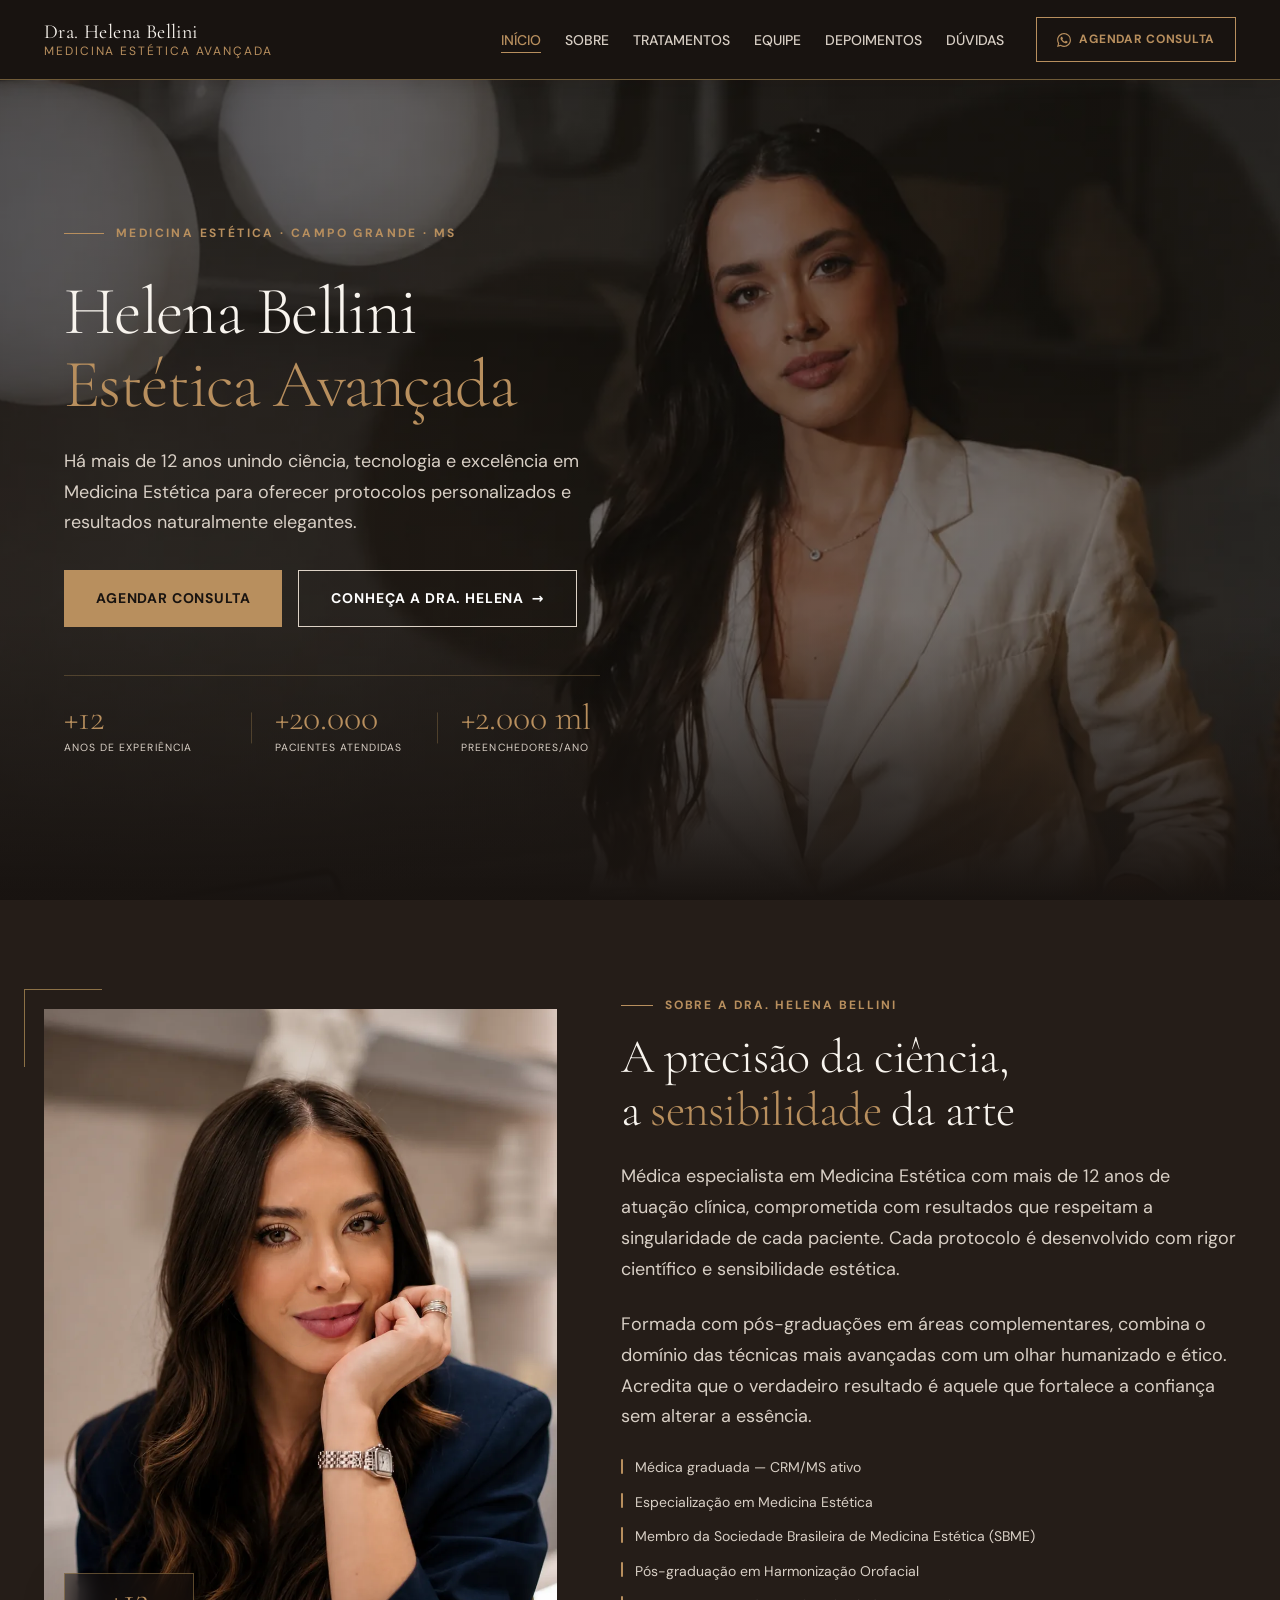
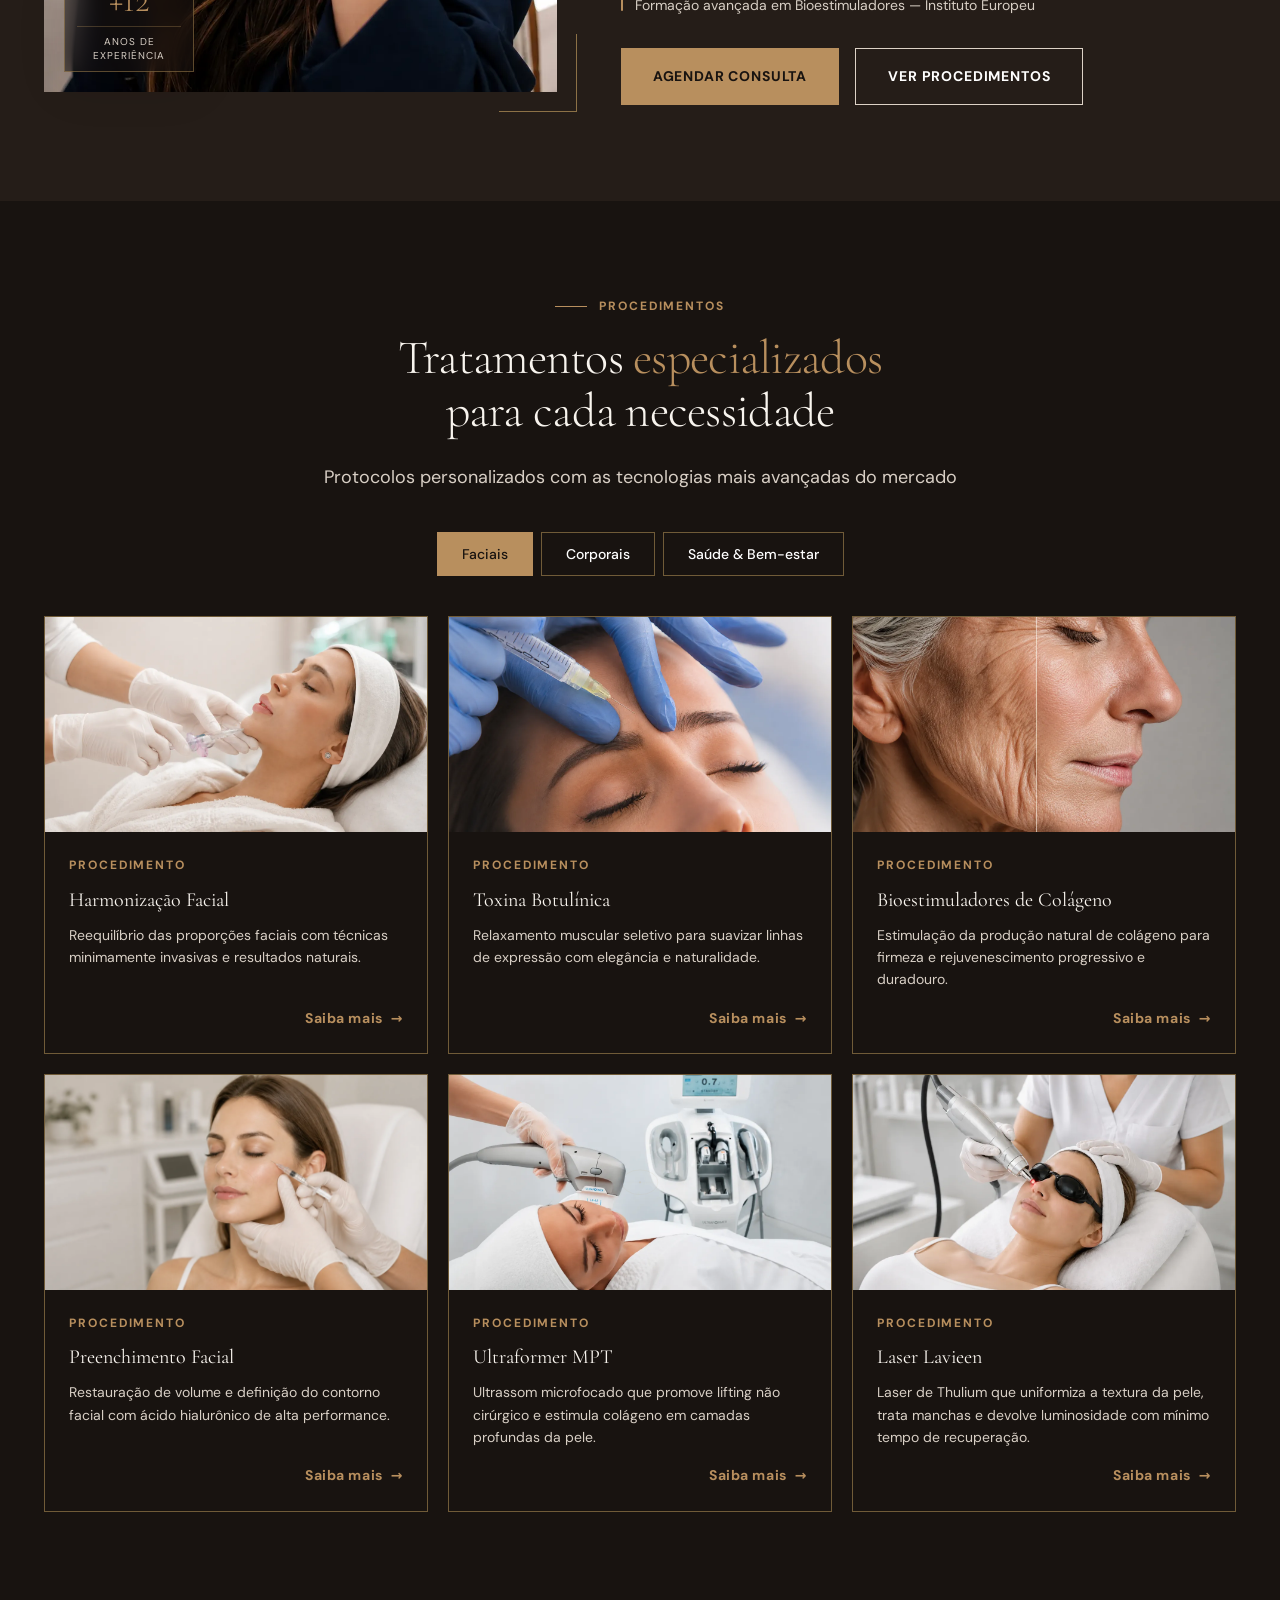
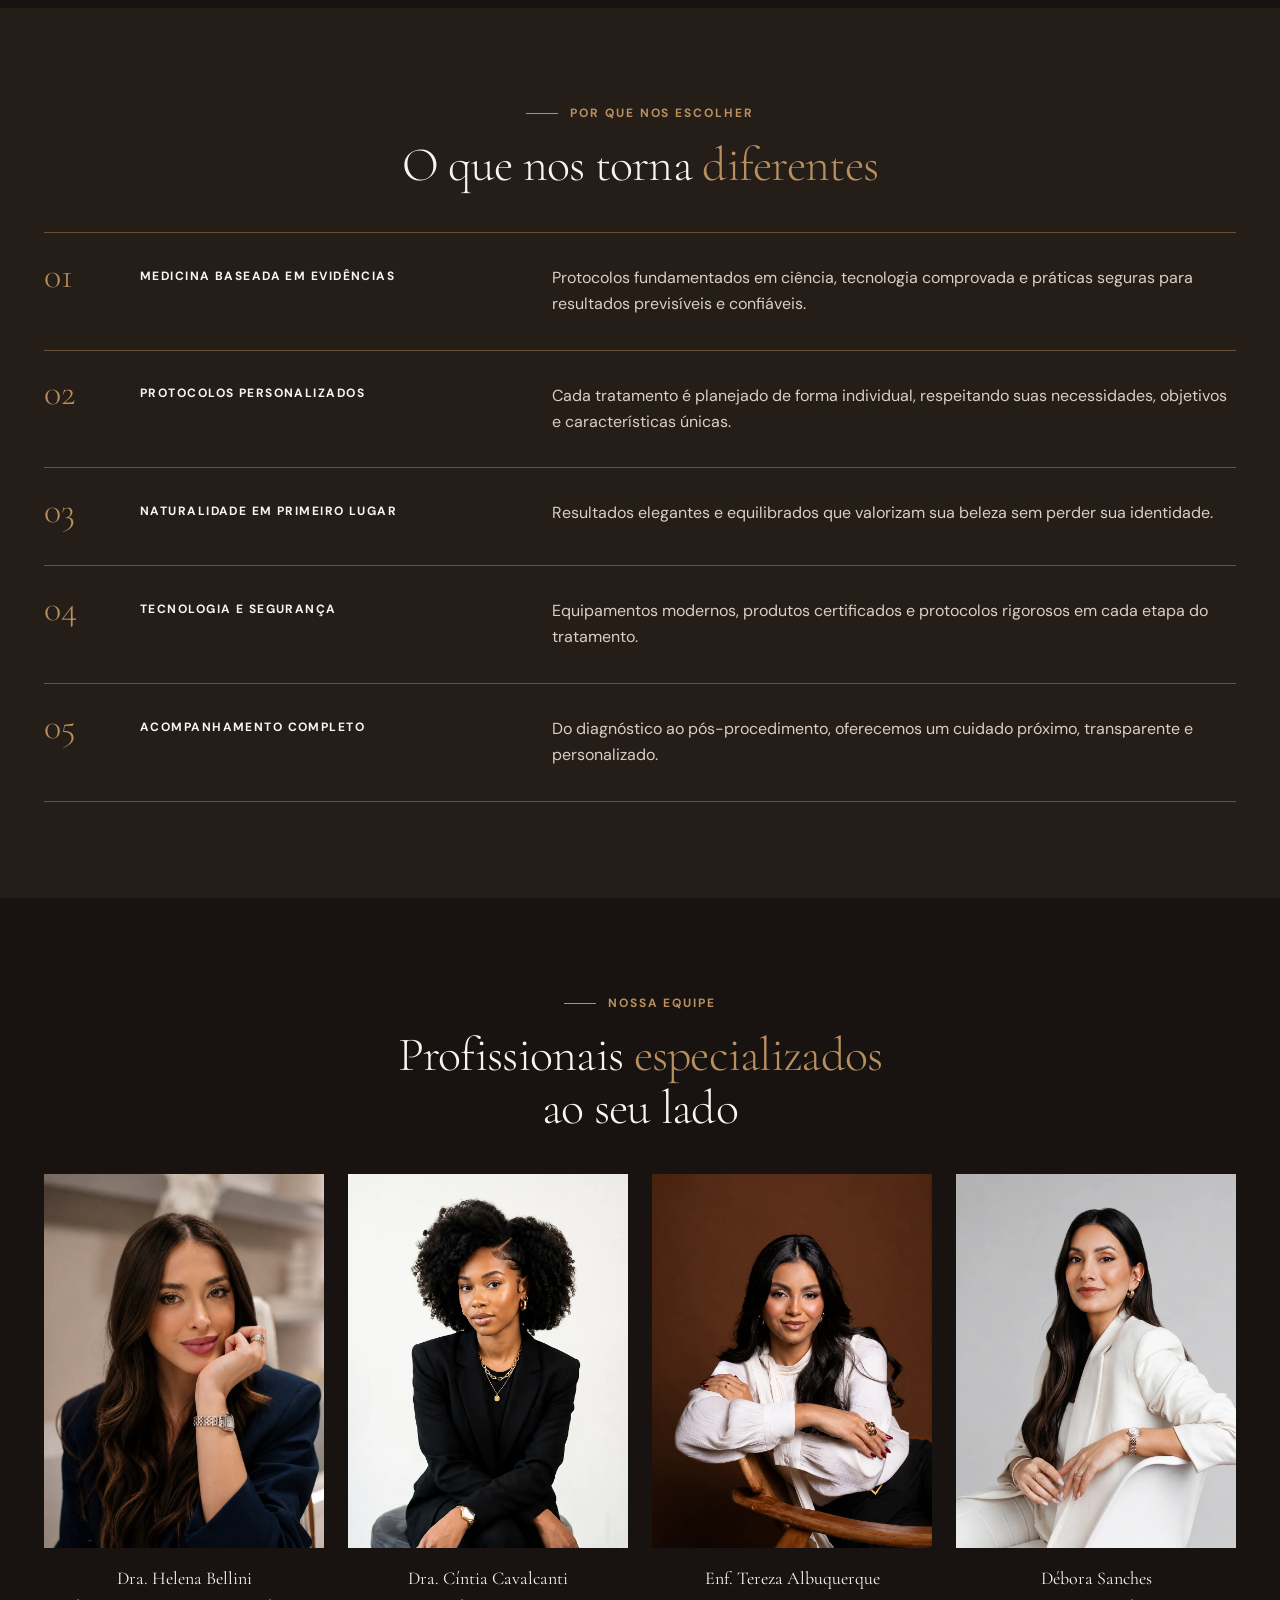
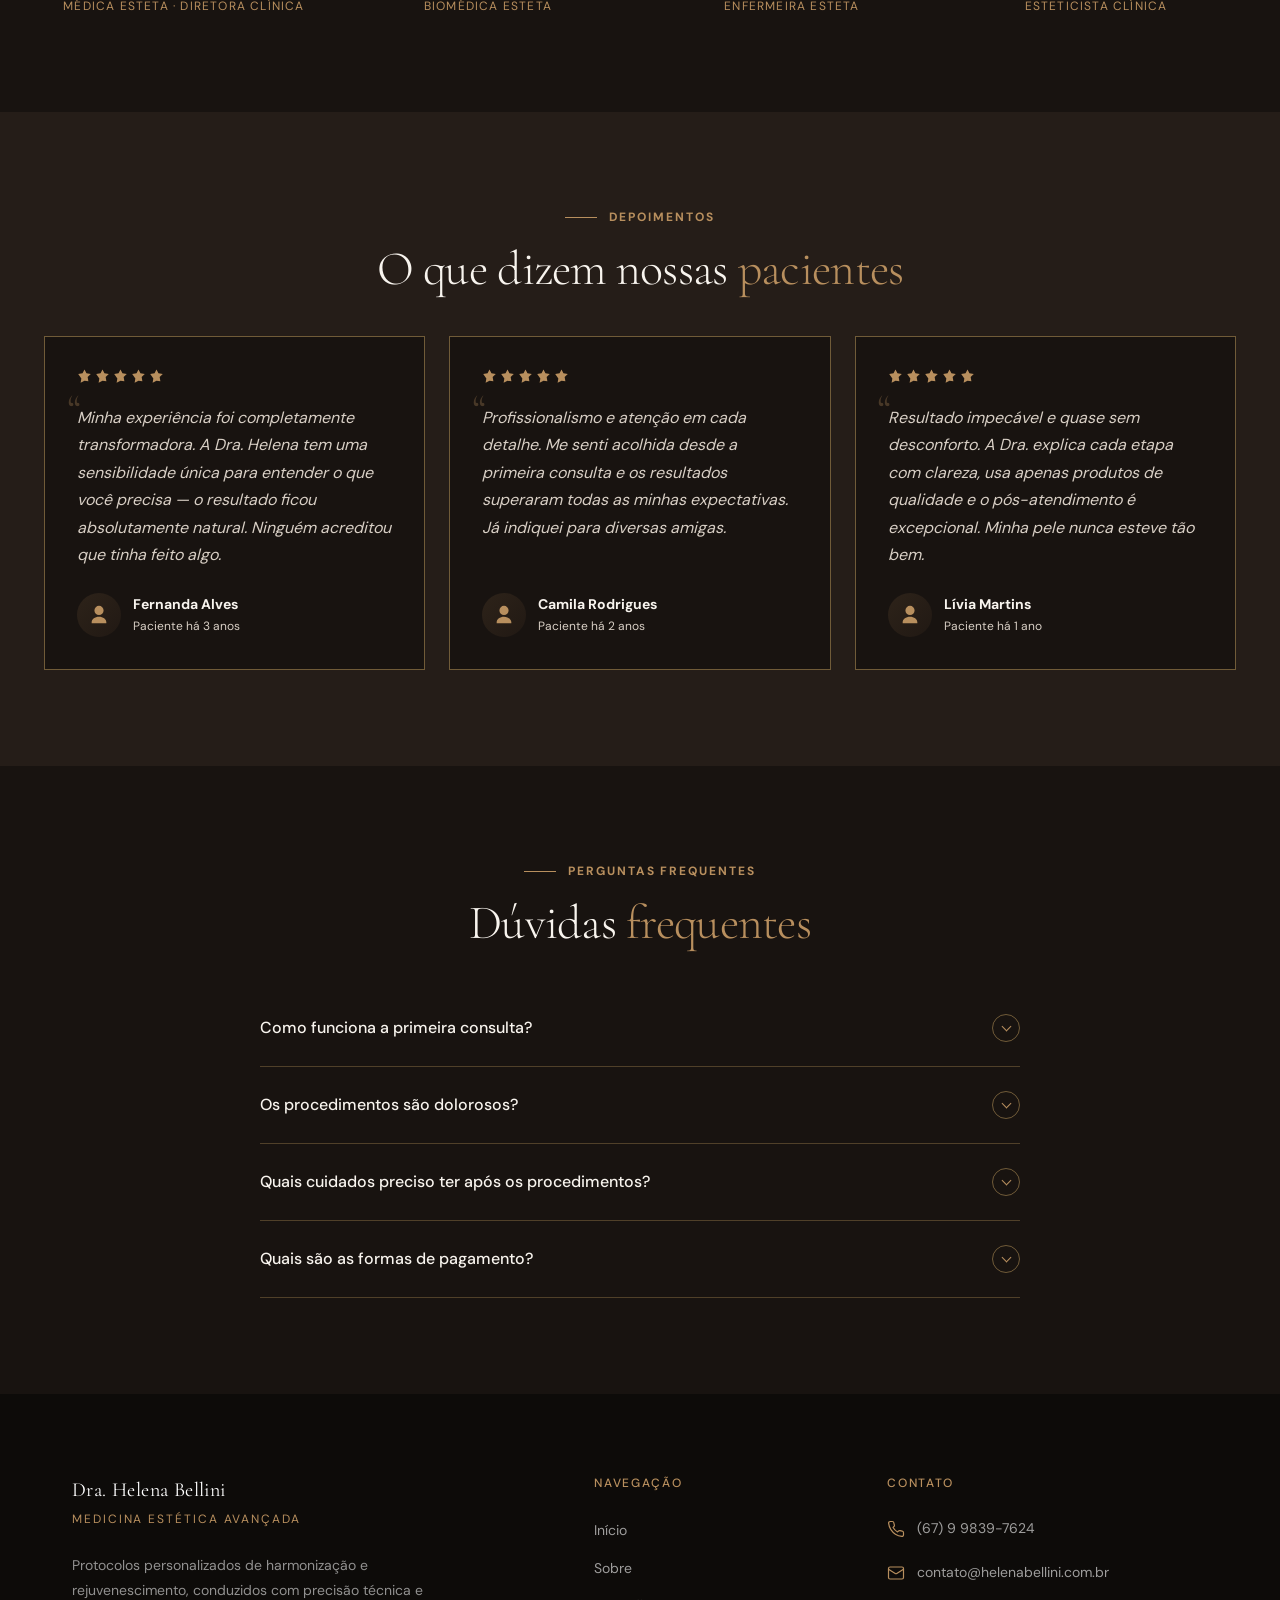
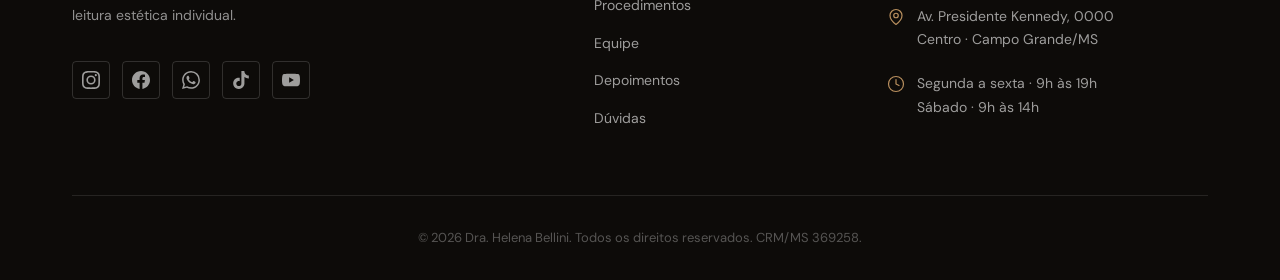
==== commit c7bb60ef: "menu" ====
--- a/index.html
+++ b/index.html
@@ -593,7 +593,7 @@
   <!-- Back to top -->
   <button id="btt" aria-label="Voltar ao topo">↑</button>
 
-  <script src="js/main.js?v=2"></script>
+  <script src="js/main.js?v=3"></script>
 </body>
 
 </html>
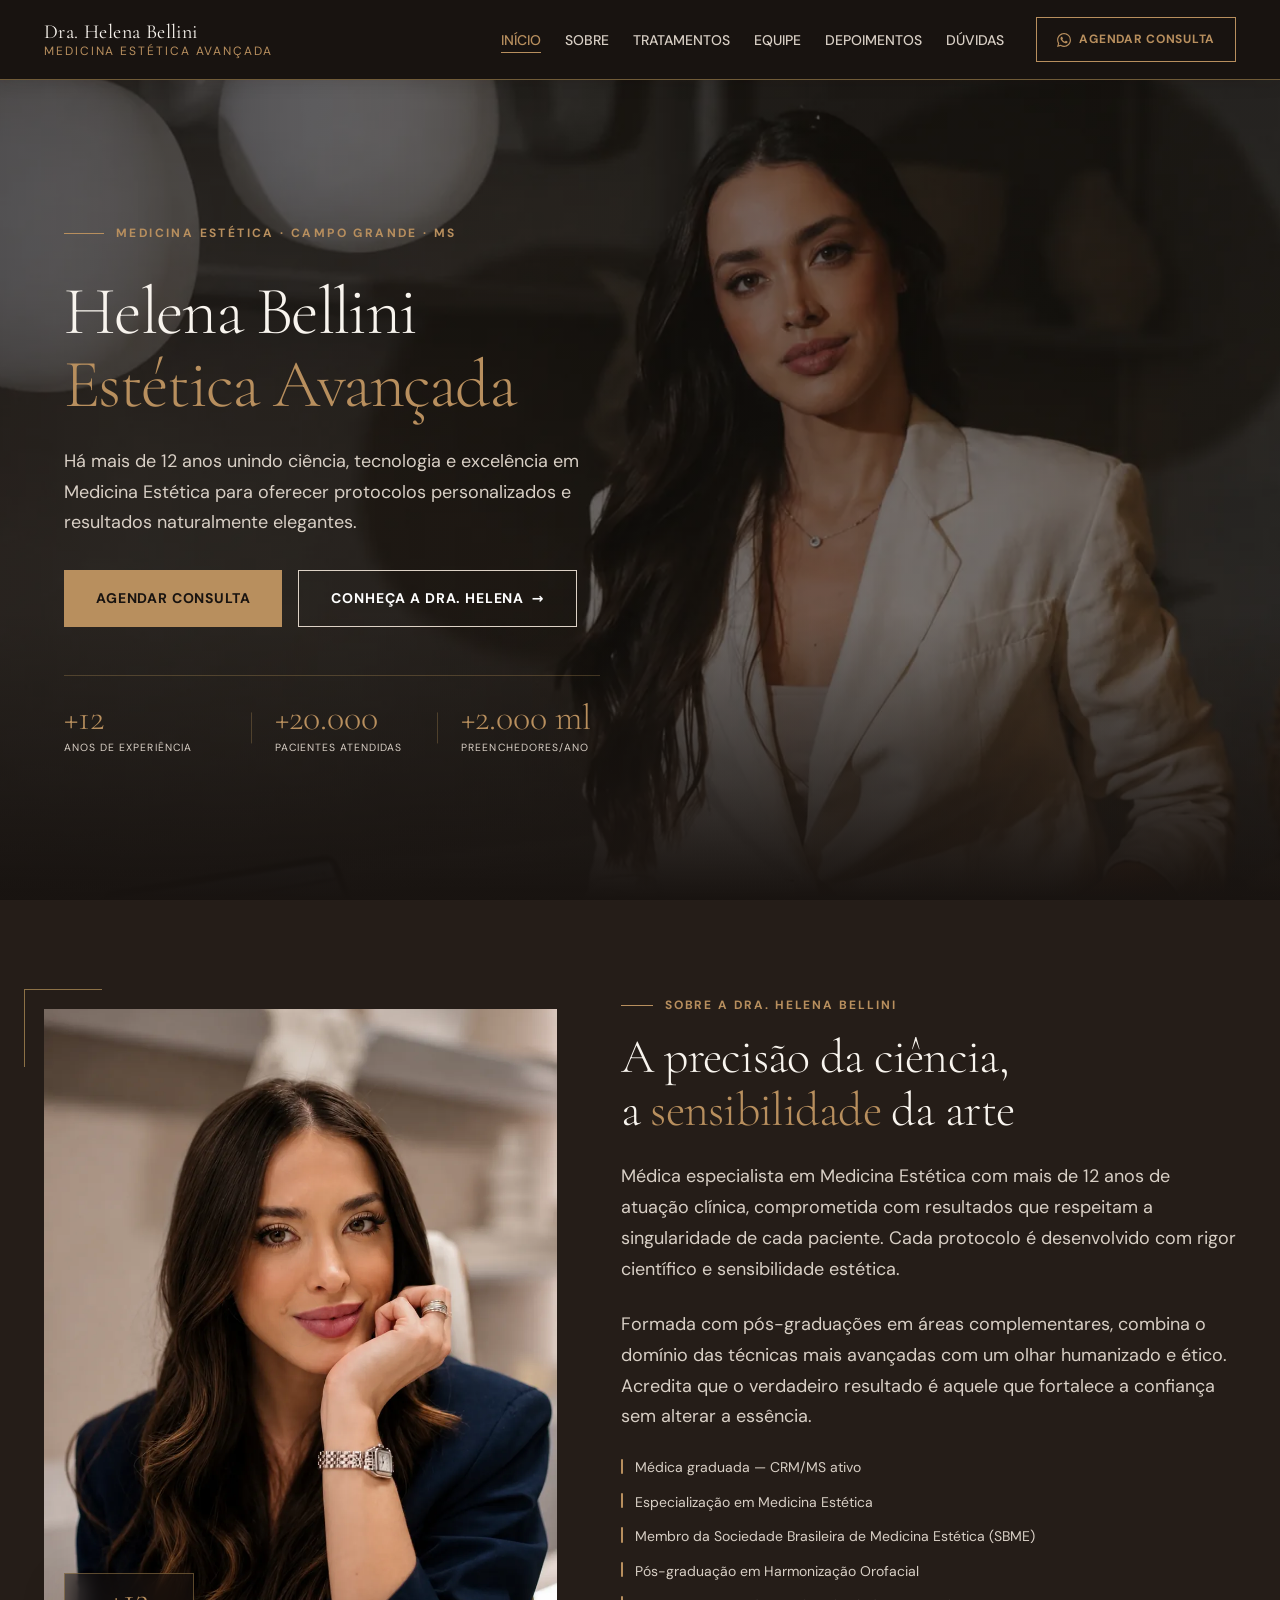
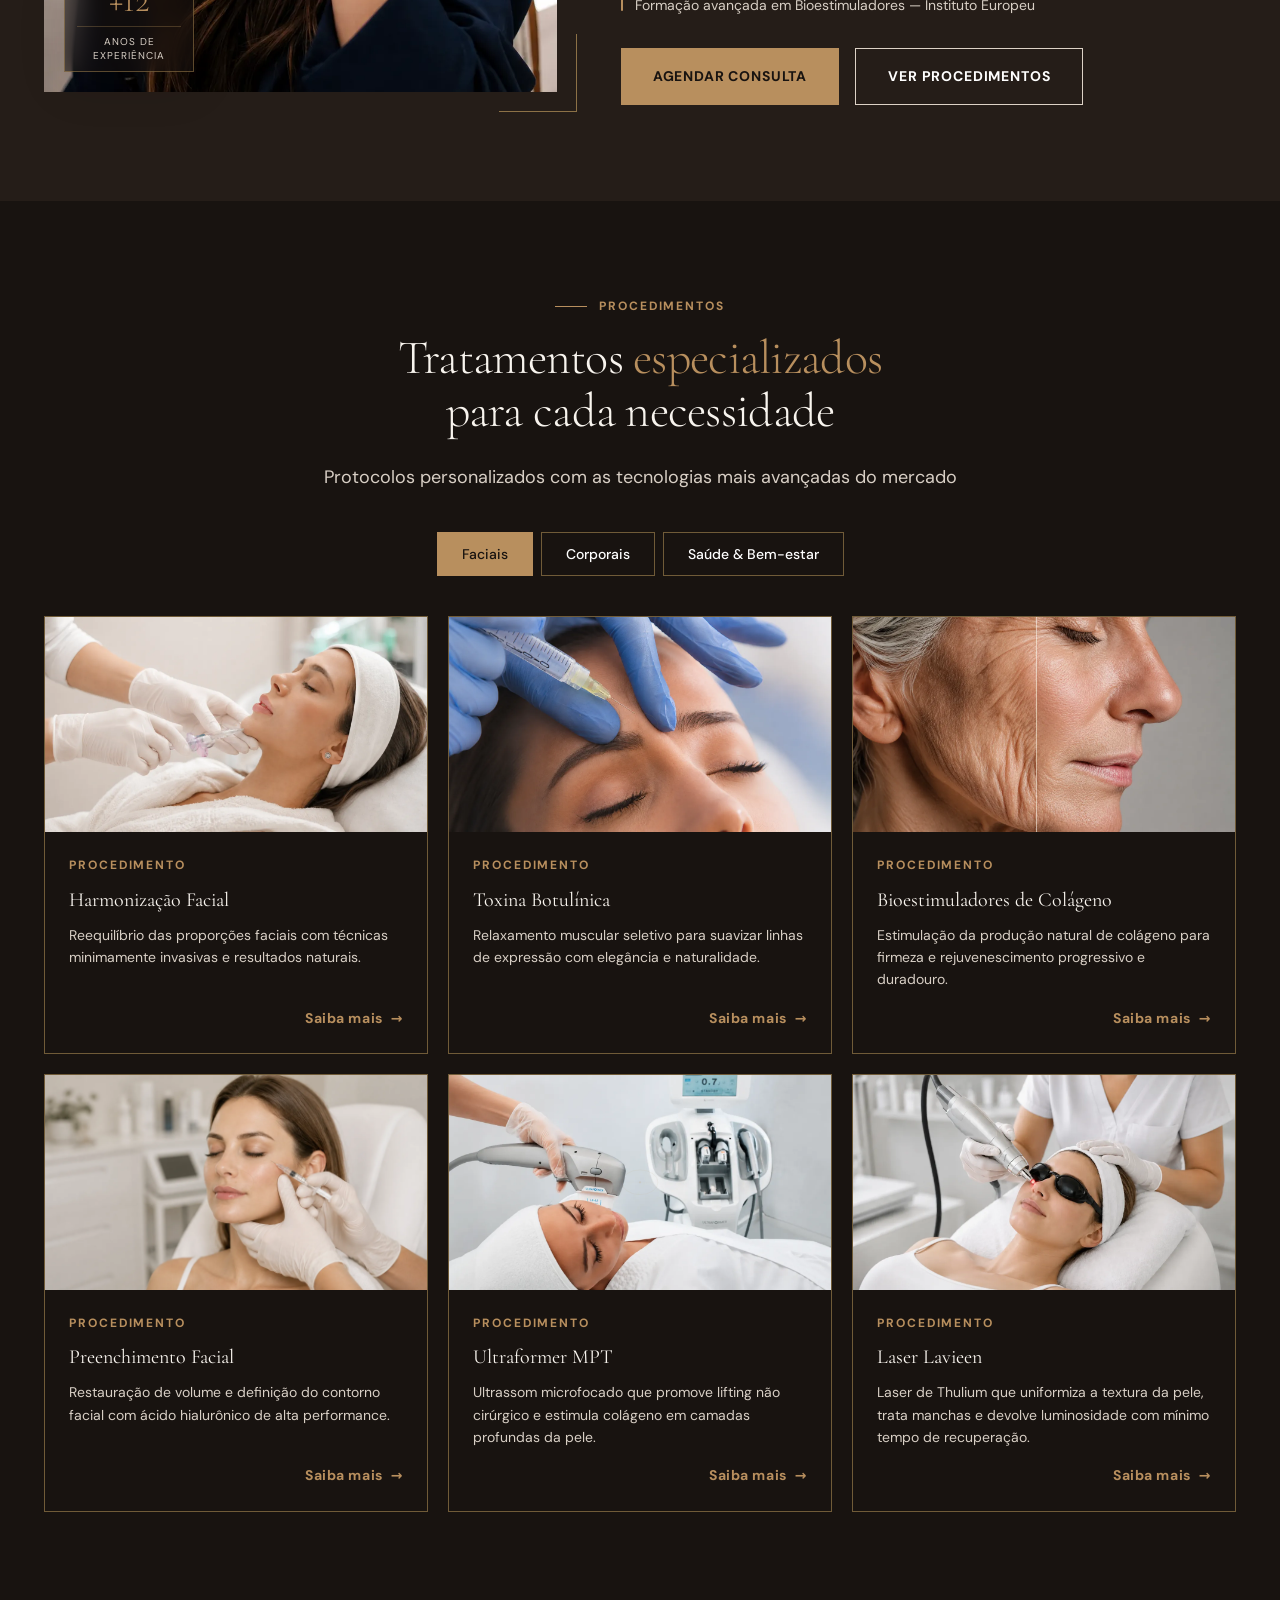
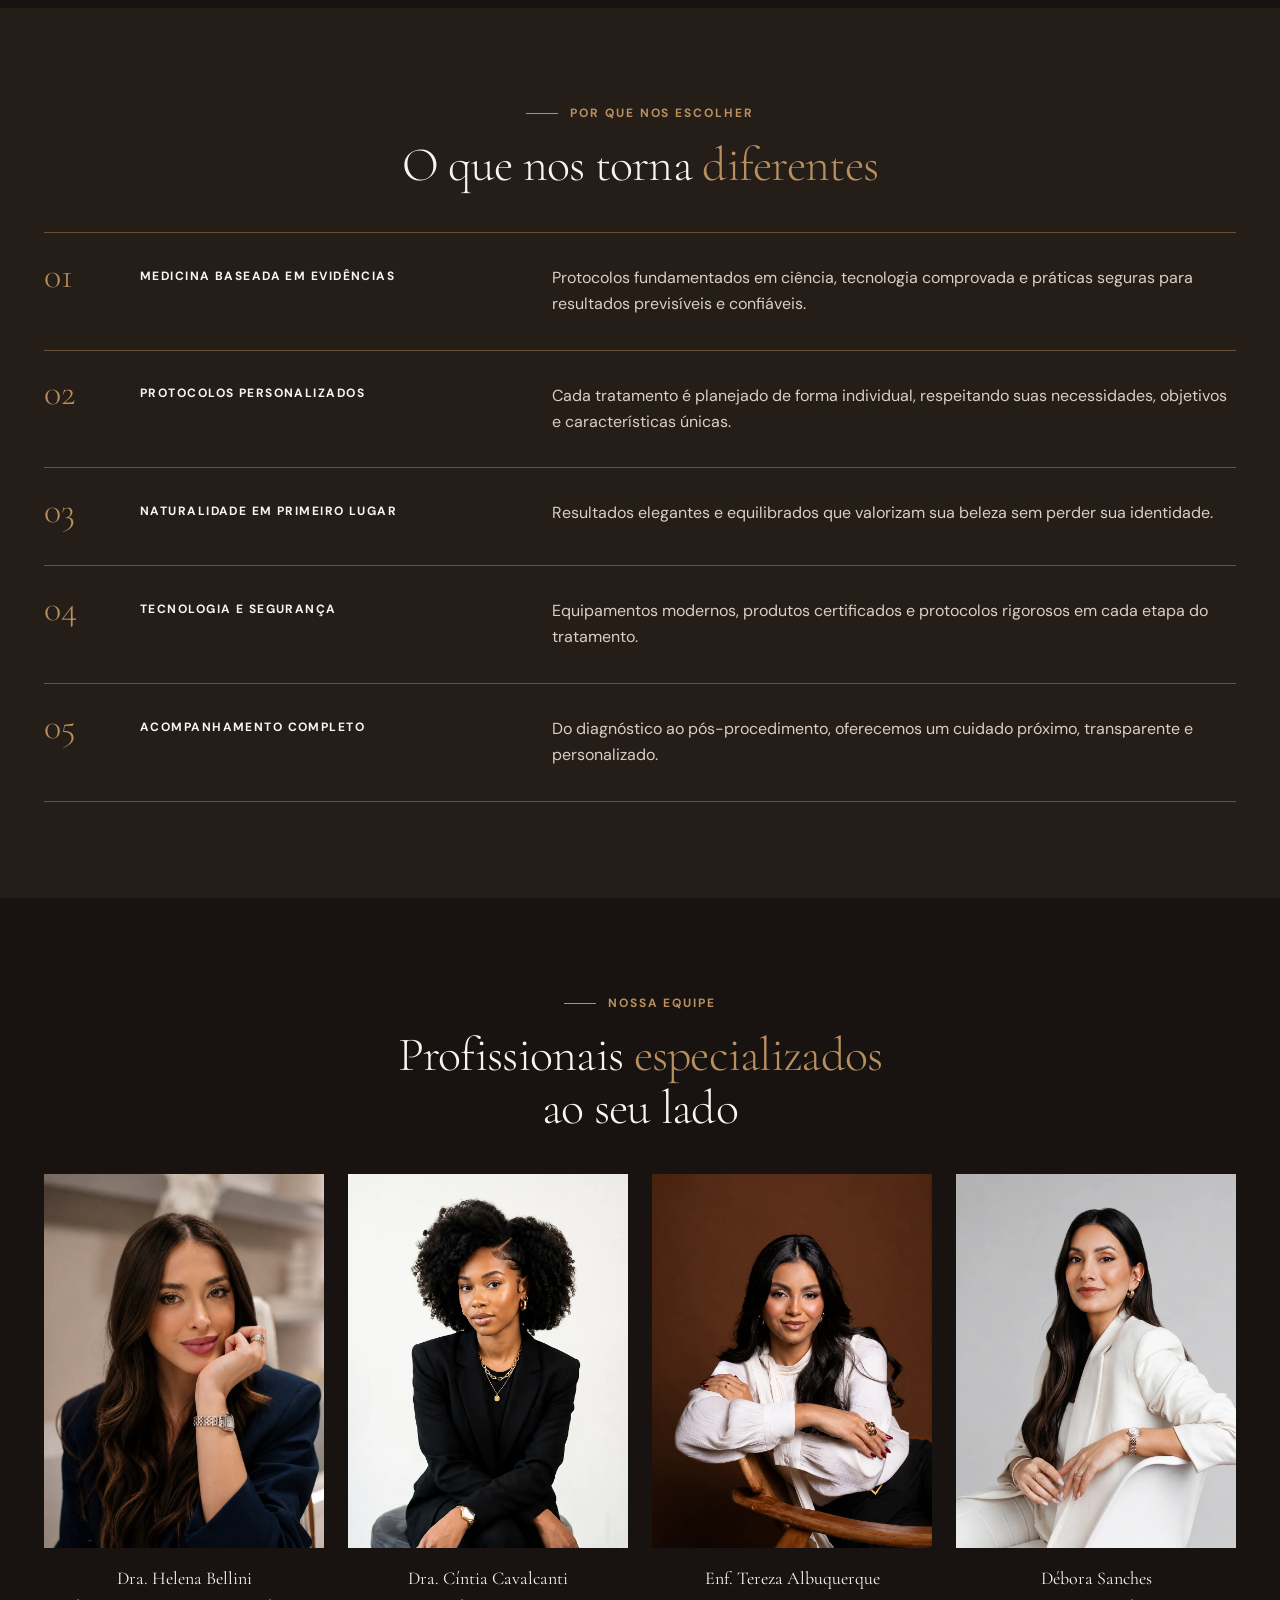
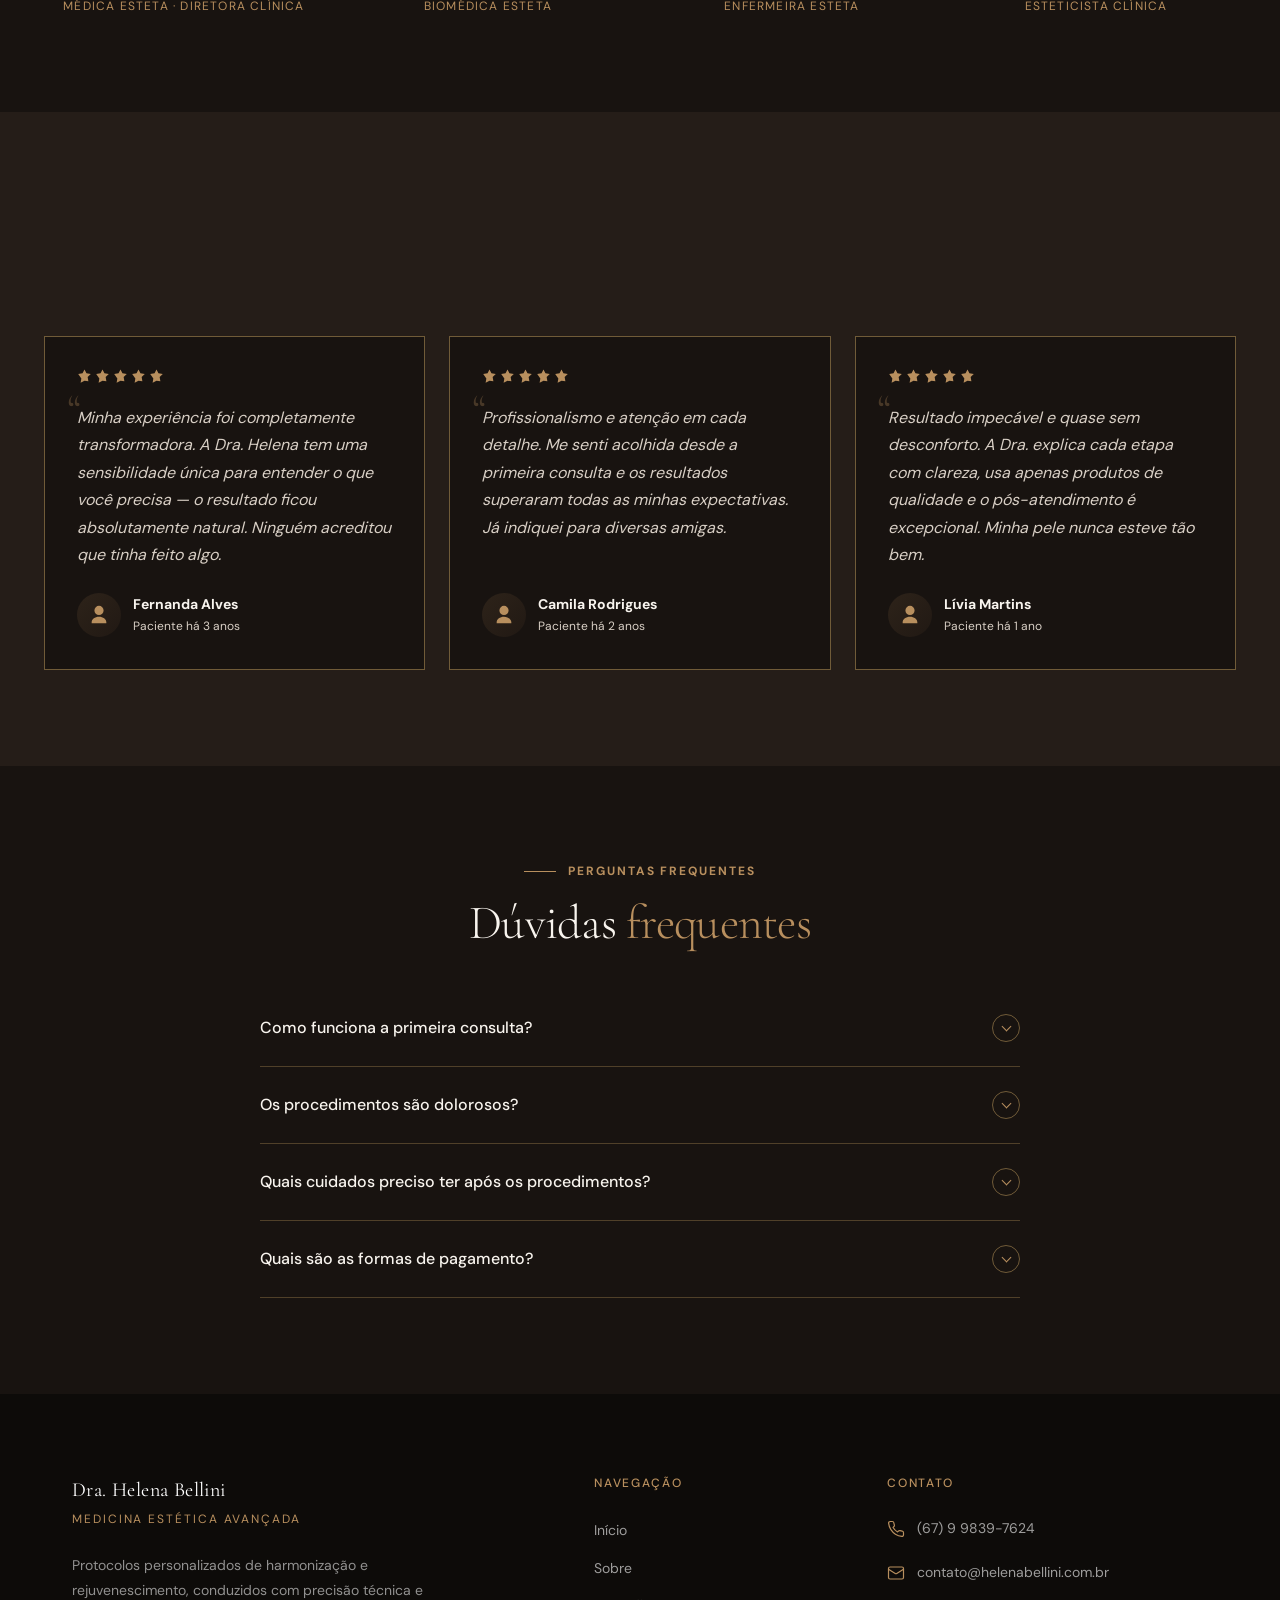
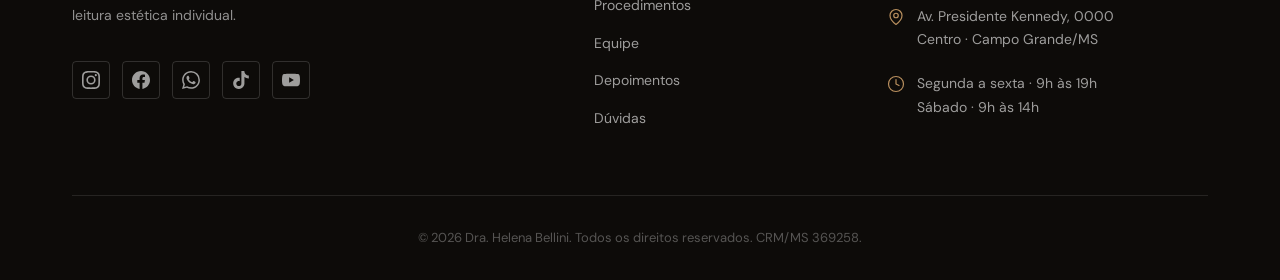
==== commit 36b8f8e4: "fechar o menu assim que rodar" ====
--- a/index.html
+++ b/index.html
@@ -593,7 +593,7 @@
   <!-- Back to top -->
   <button id="btt" aria-label="Voltar ao topo">↑</button>
 
-  <script src="js/main.js?v=3"></script>
+  <script src="js/main.js?v=4"></script>
 </body>
 
 </html>
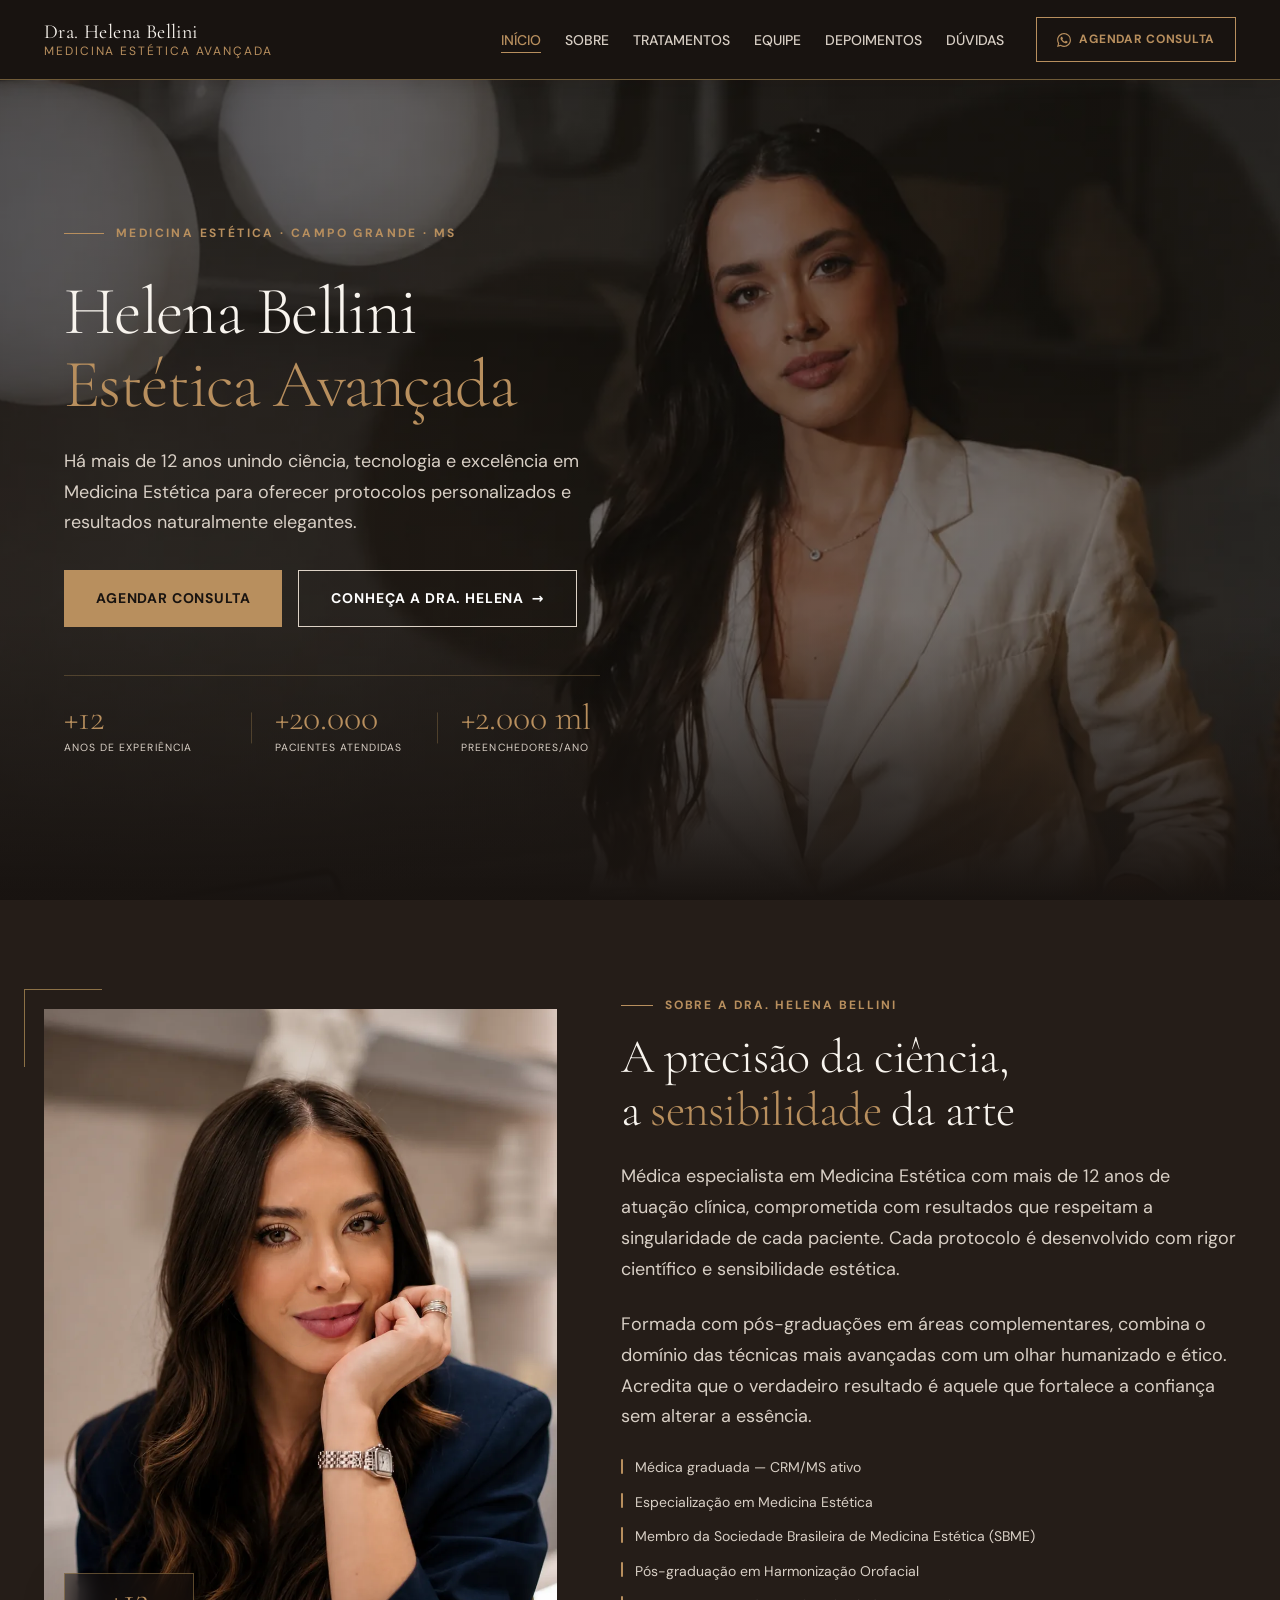
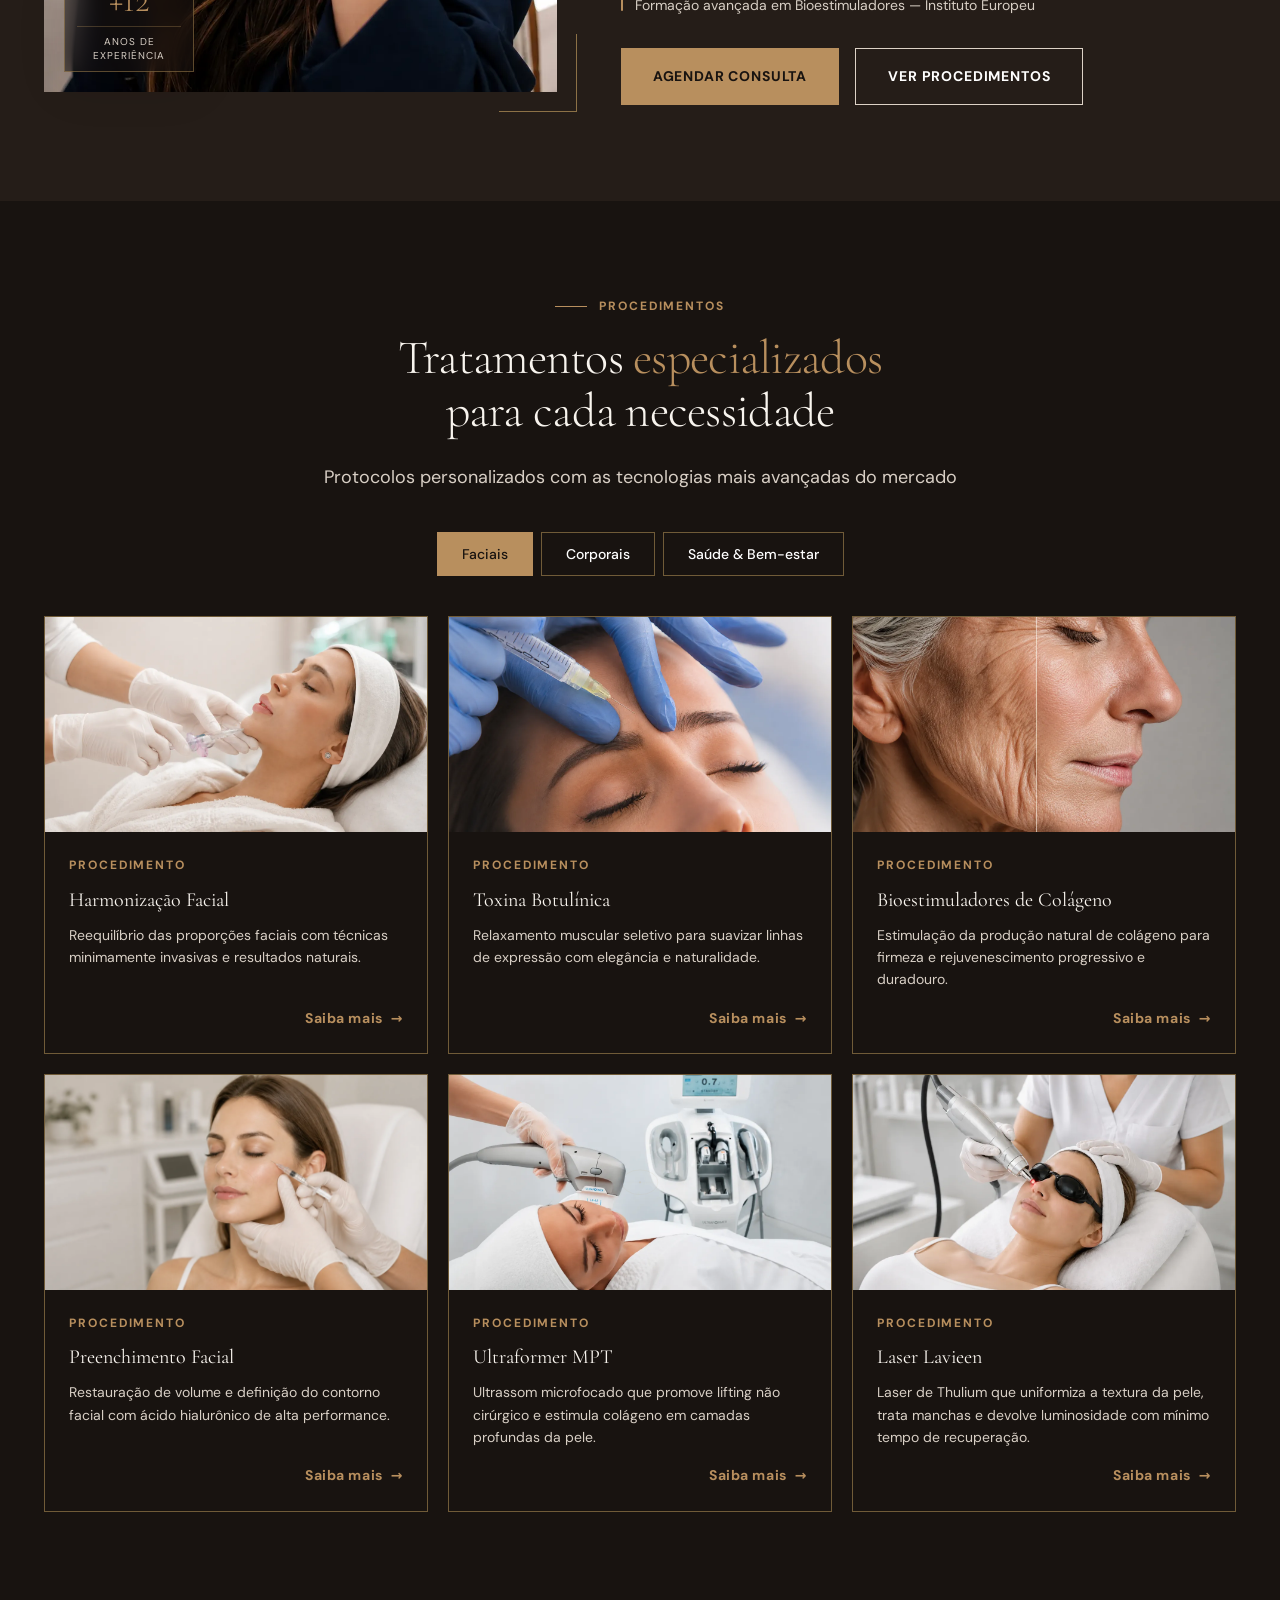
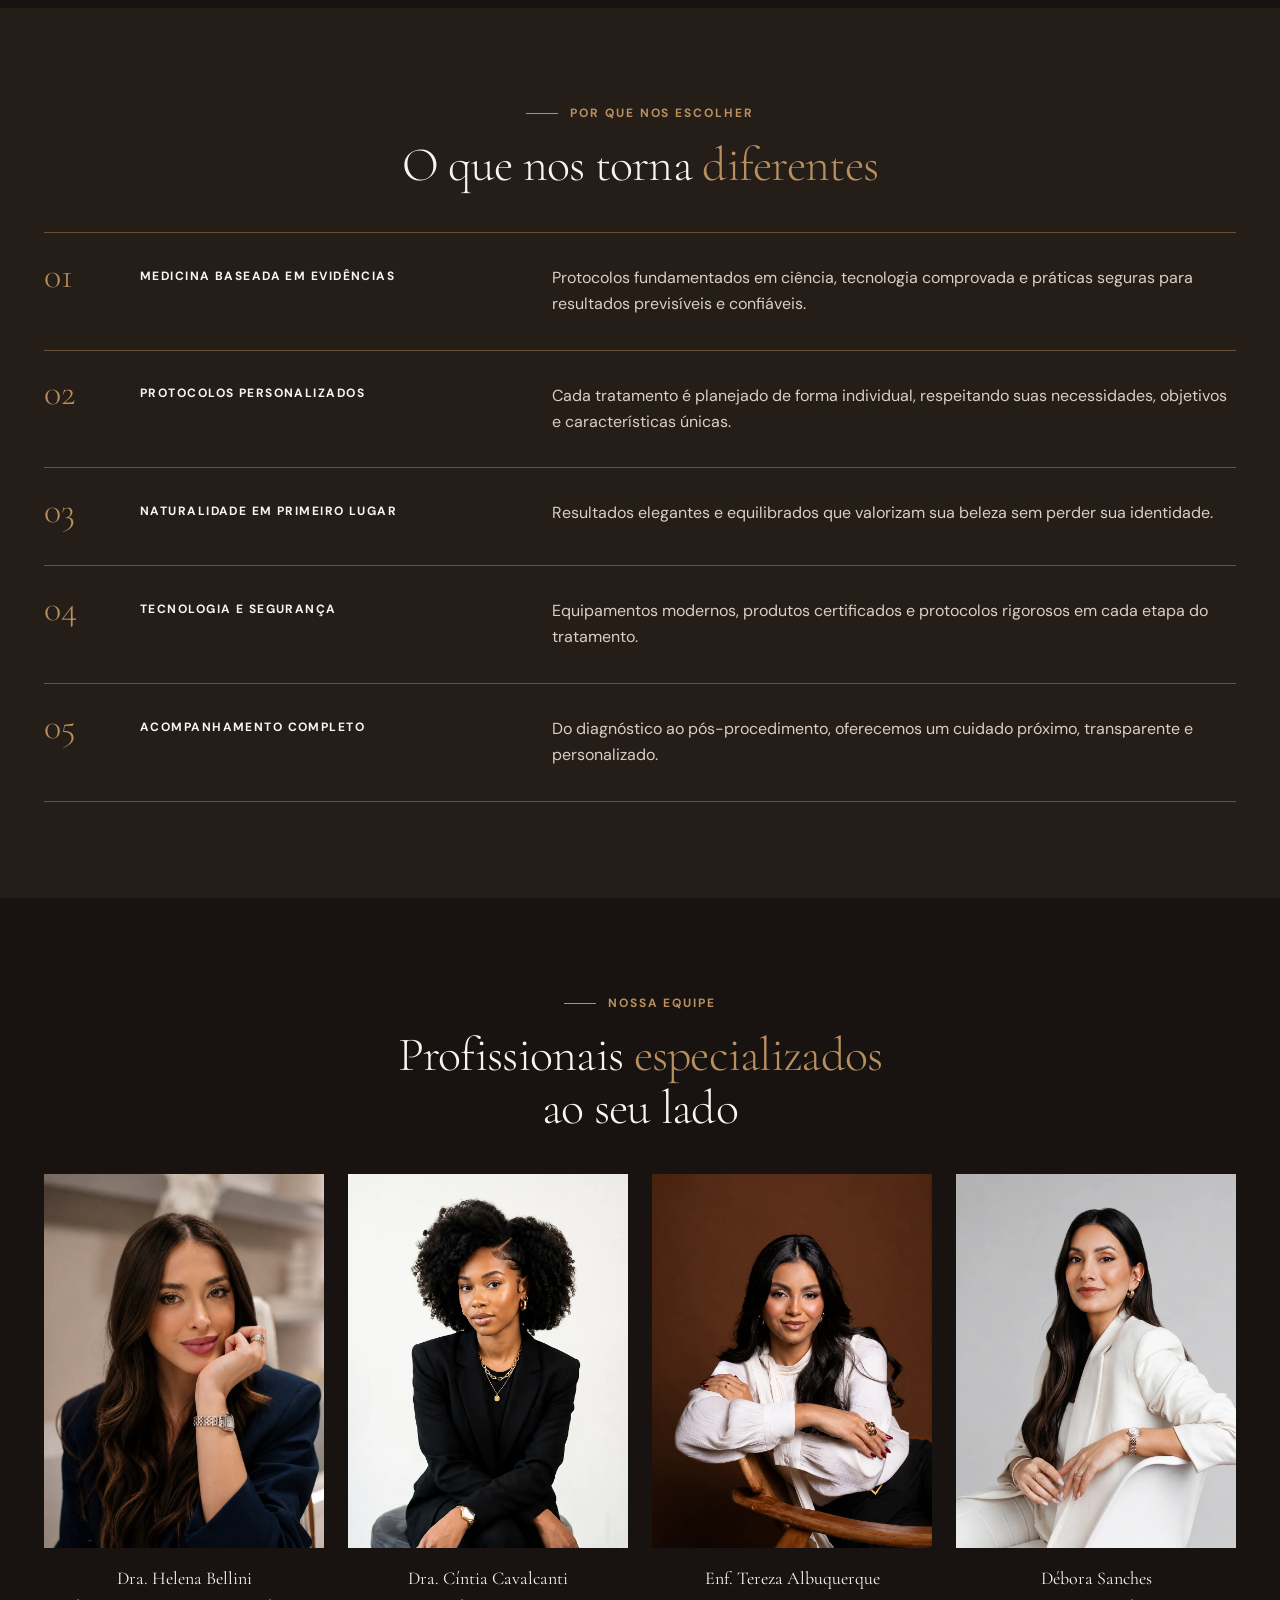
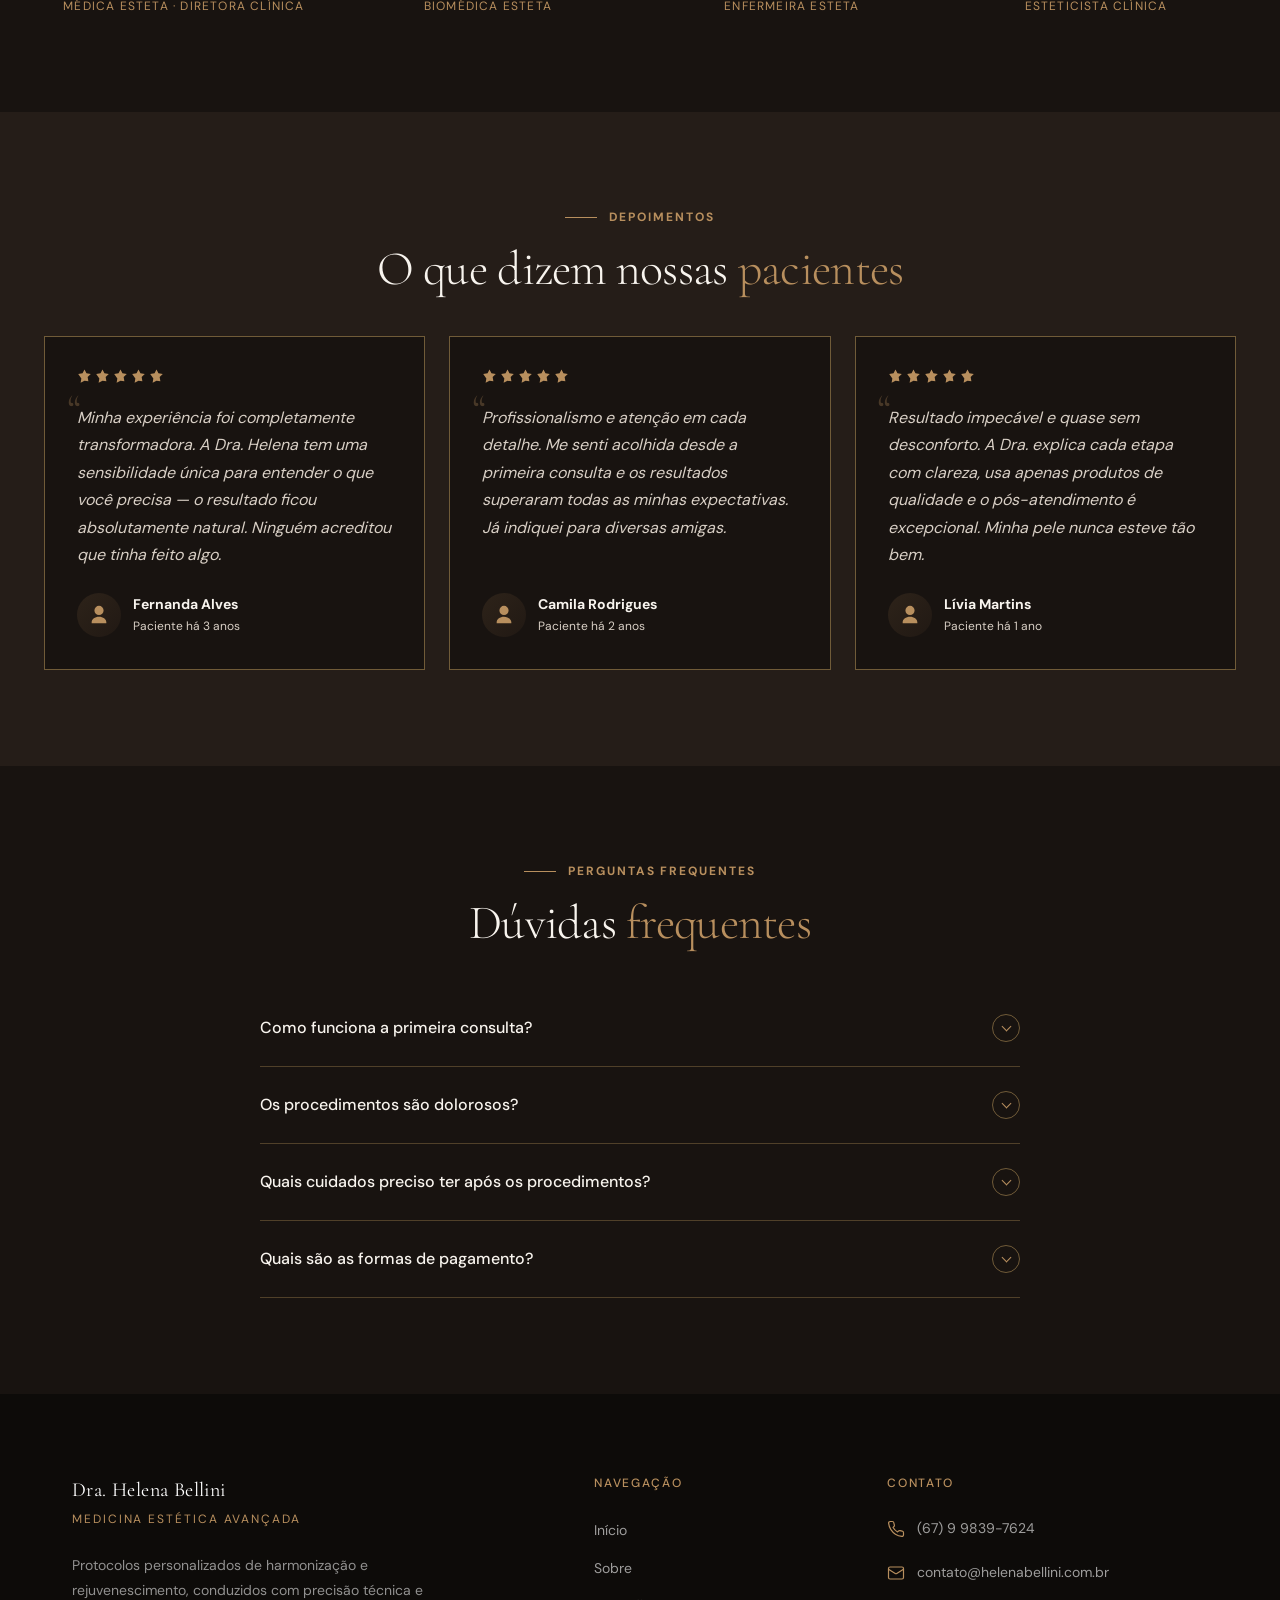
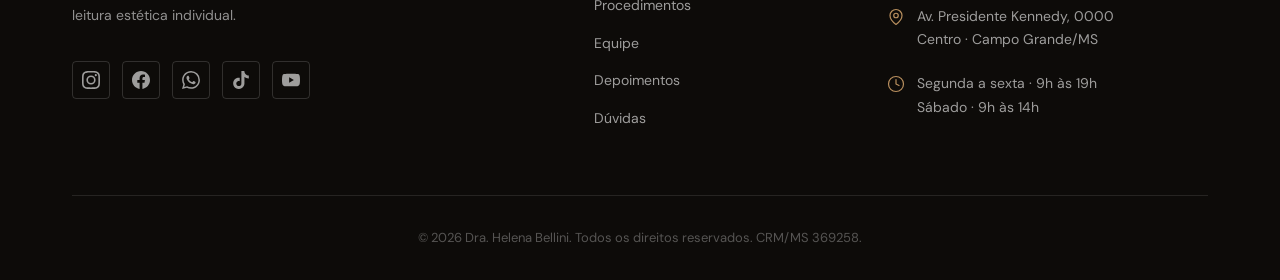
==== commit 0756b8f5: "setinha carrosel" ====
--- a/index.html
+++ b/index.html
@@ -25,7 +25,7 @@
   <link rel="stylesheet" href="css/global.css?v=6">
   <link rel="stylesheet" href="css/header.css?v=7">
   <link rel="stylesheet" href="css/hero.css?v=2">
-  <link rel="stylesheet" href="css/sections.css?v=3">
+  <link rel="stylesheet" href="css/sections.css?v=4">
   <link rel="stylesheet" href="css/footer.css?v=2">
   <link rel="stylesheet" href="css/responsive.css">
 </head>
--- a/css/sections.css
+++ b/css/sections.css
@@ -498,11 +498,12 @@
 
 /* Nudge sutil indicando que dá pra deslizar (respeita reduce-motion) */
 @media (prefers-reduced-motion: no-preference) {
-  /* ⚠️ DESATIVADA enquanto caçamos o gap no topo do header no Safari iOS —
-     última animação infinita da página. Para reativar, descomente: */
-  /* .team-next svg {
+  /* Reativada após a correção do gap do header e testada isoladamente.
+     Anima transform (acelerado por GPU), num elemento absolute (não fixed) —
+     por isso é a menos suspeita. Se o gap voltar no Safari iOS, desativar. */
+  .team-next svg {
     animation: teamNudge 1.9s ease-in-out infinite;
-  } */
+  }
 }
 
 @keyframes teamNudge {
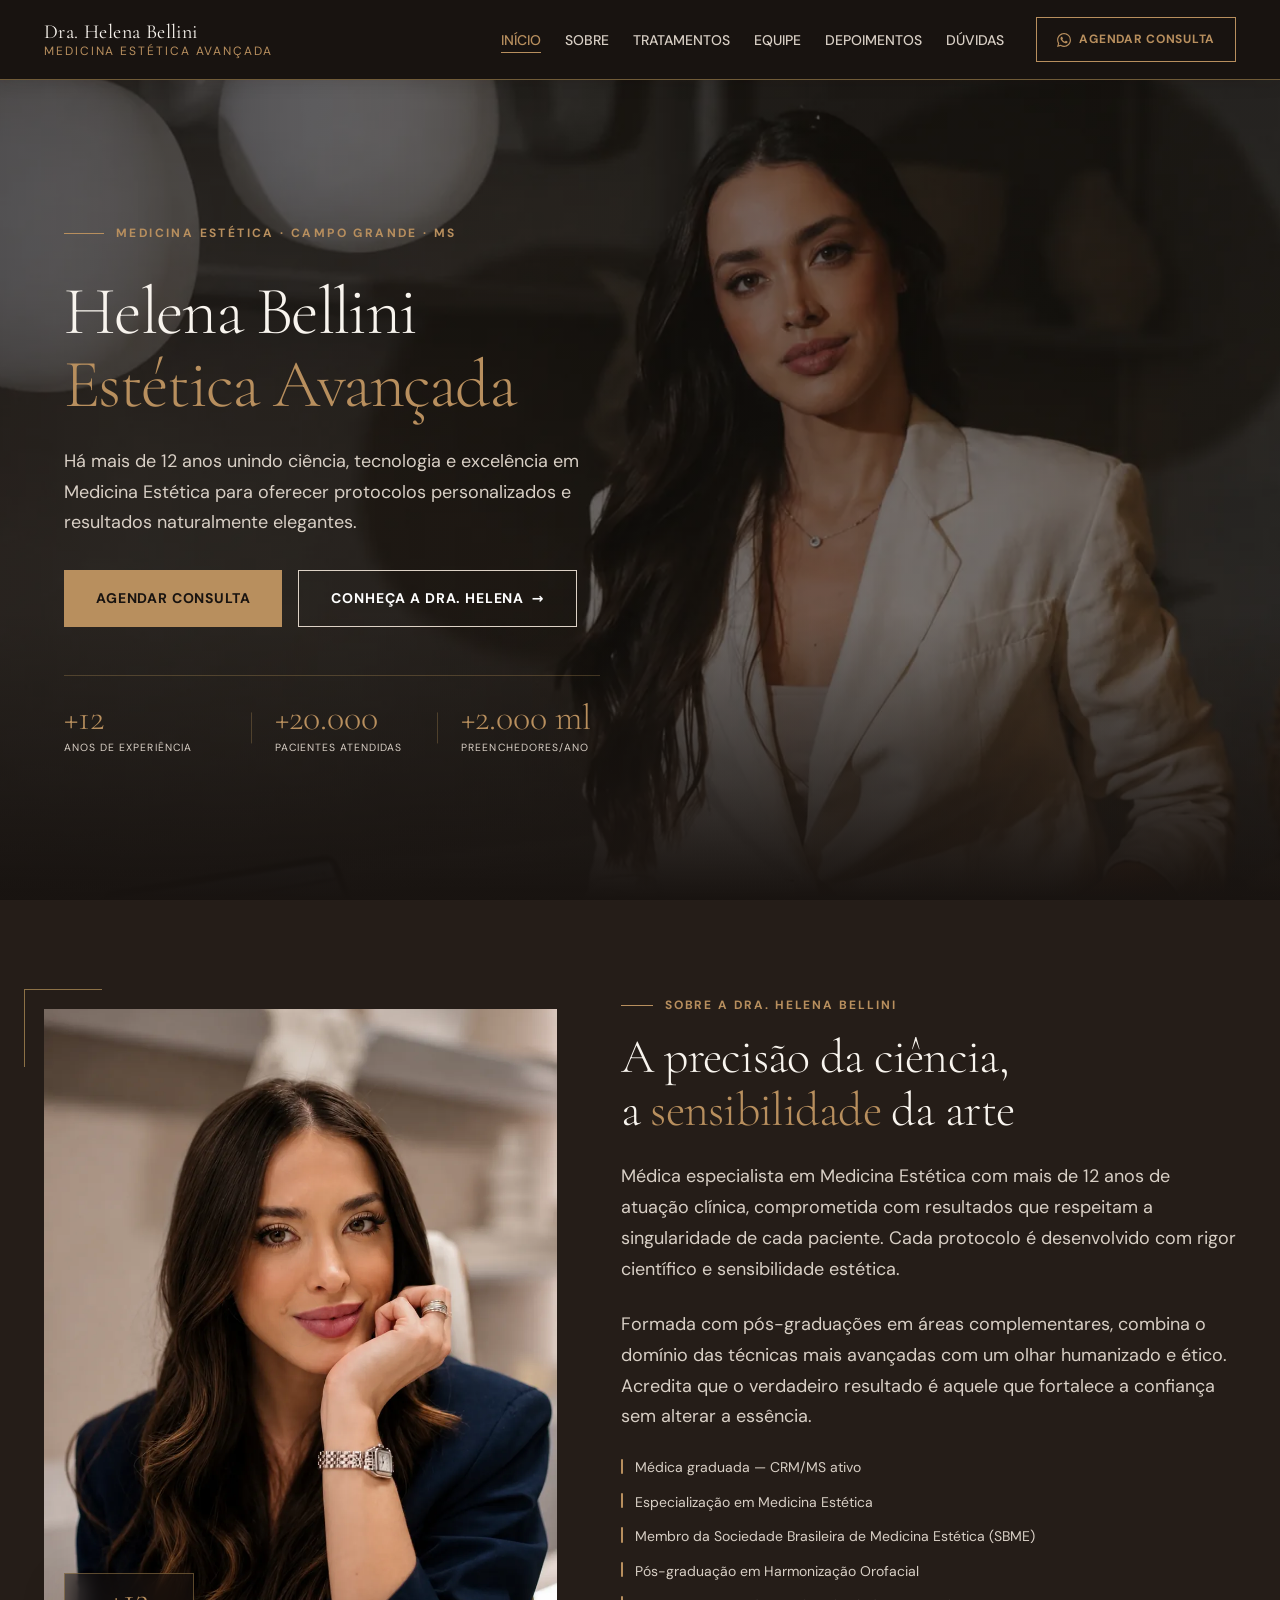
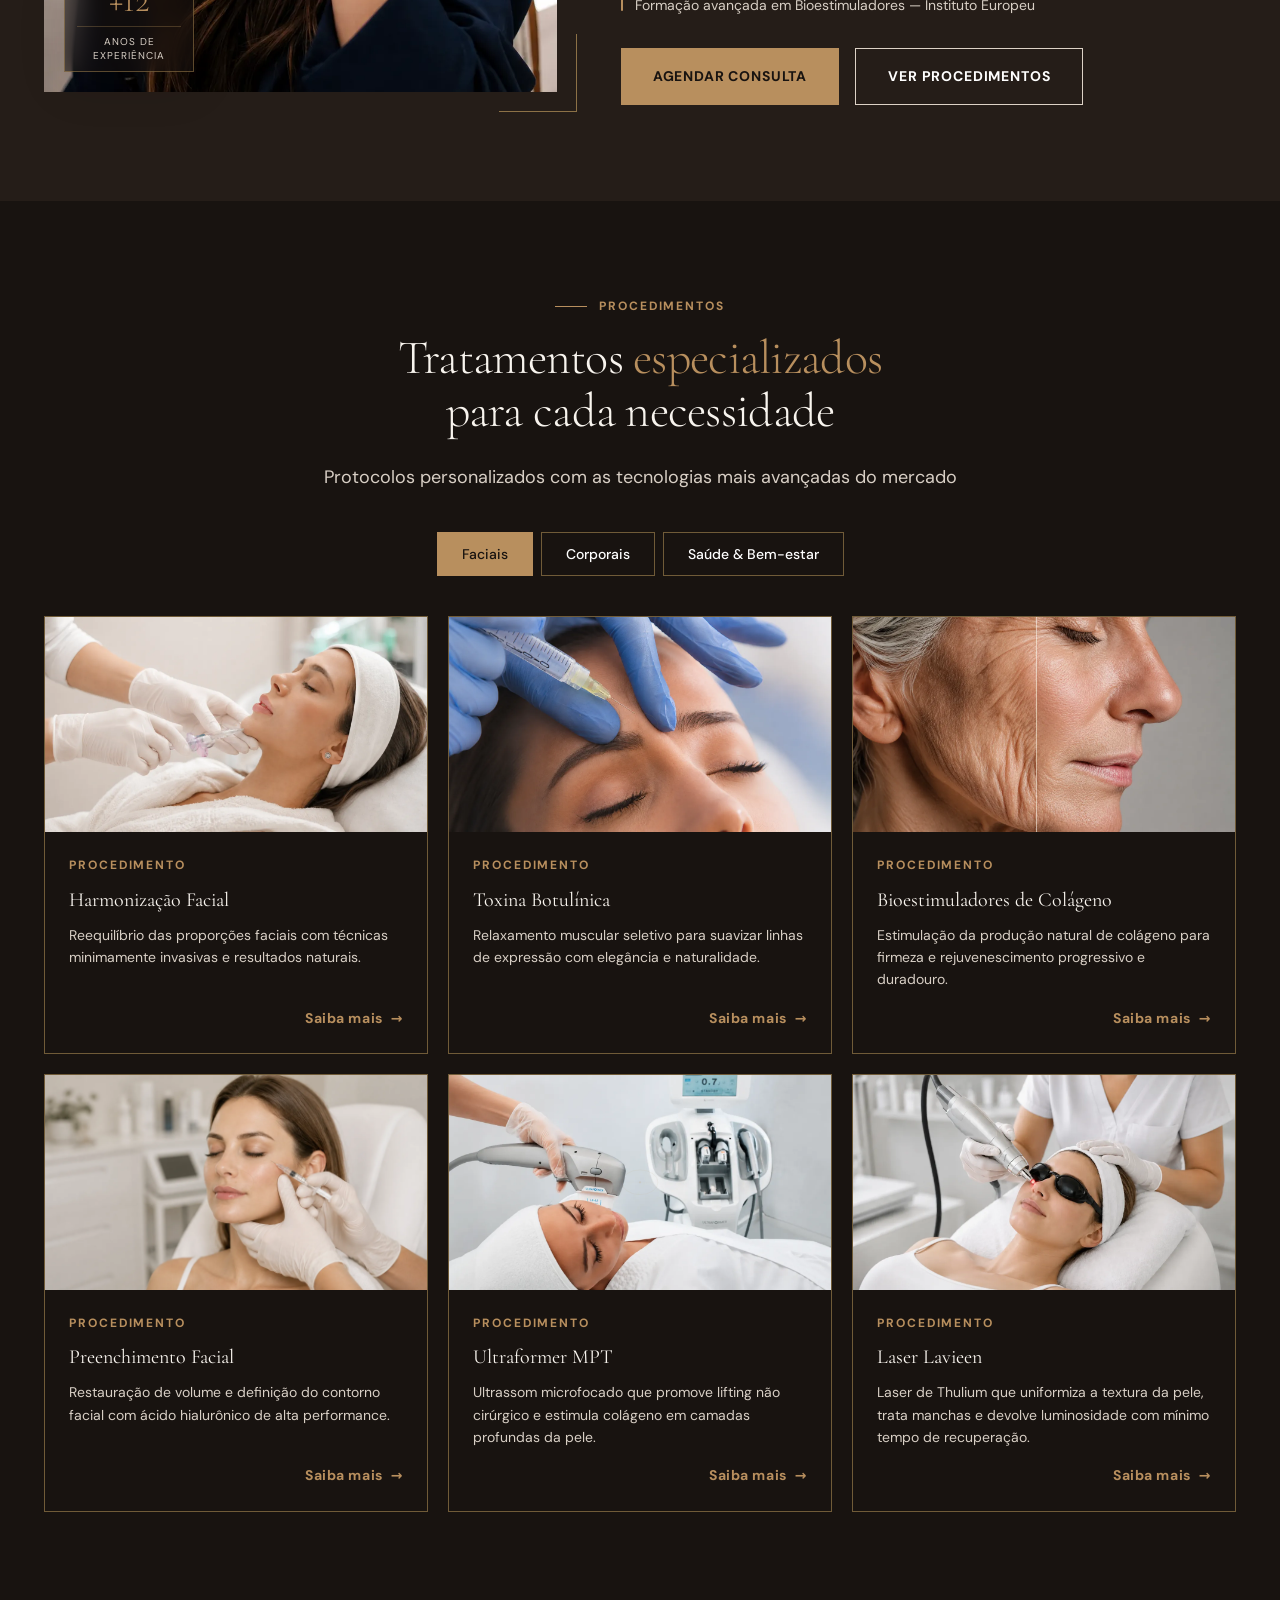
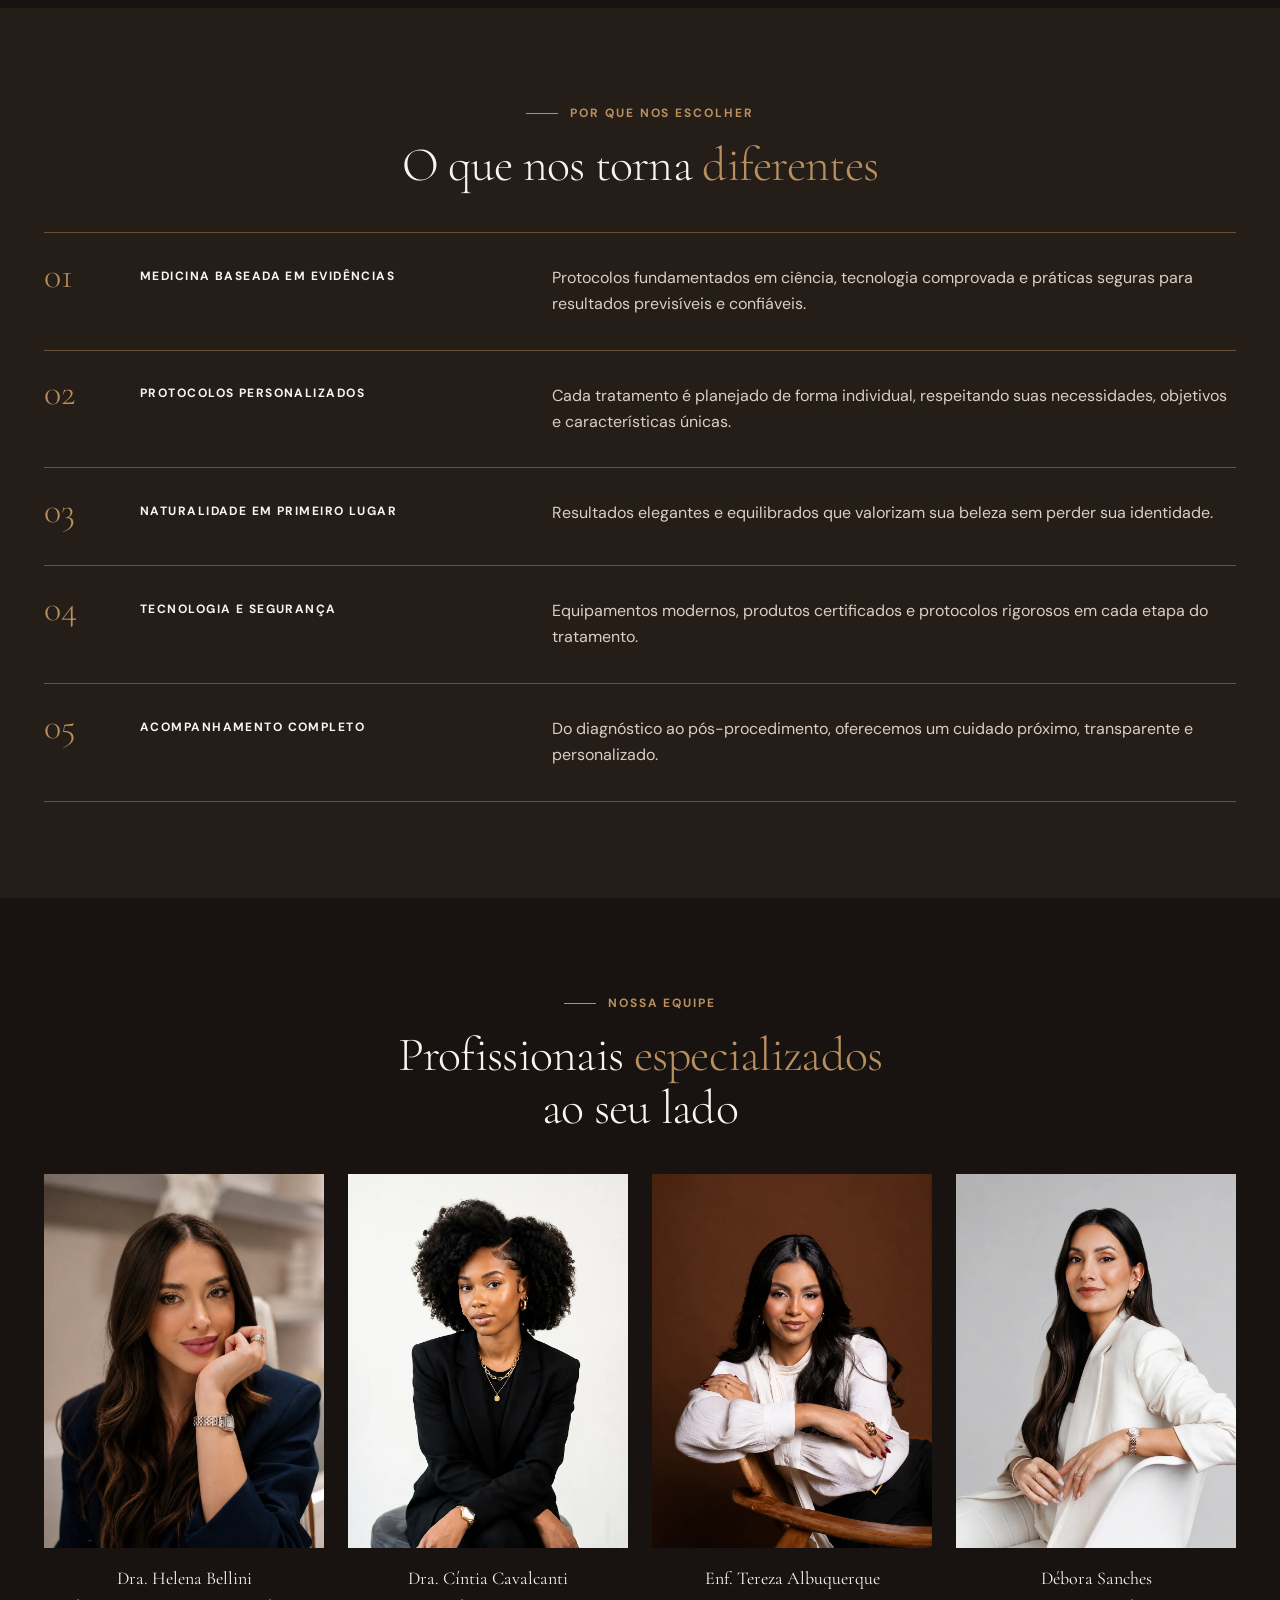
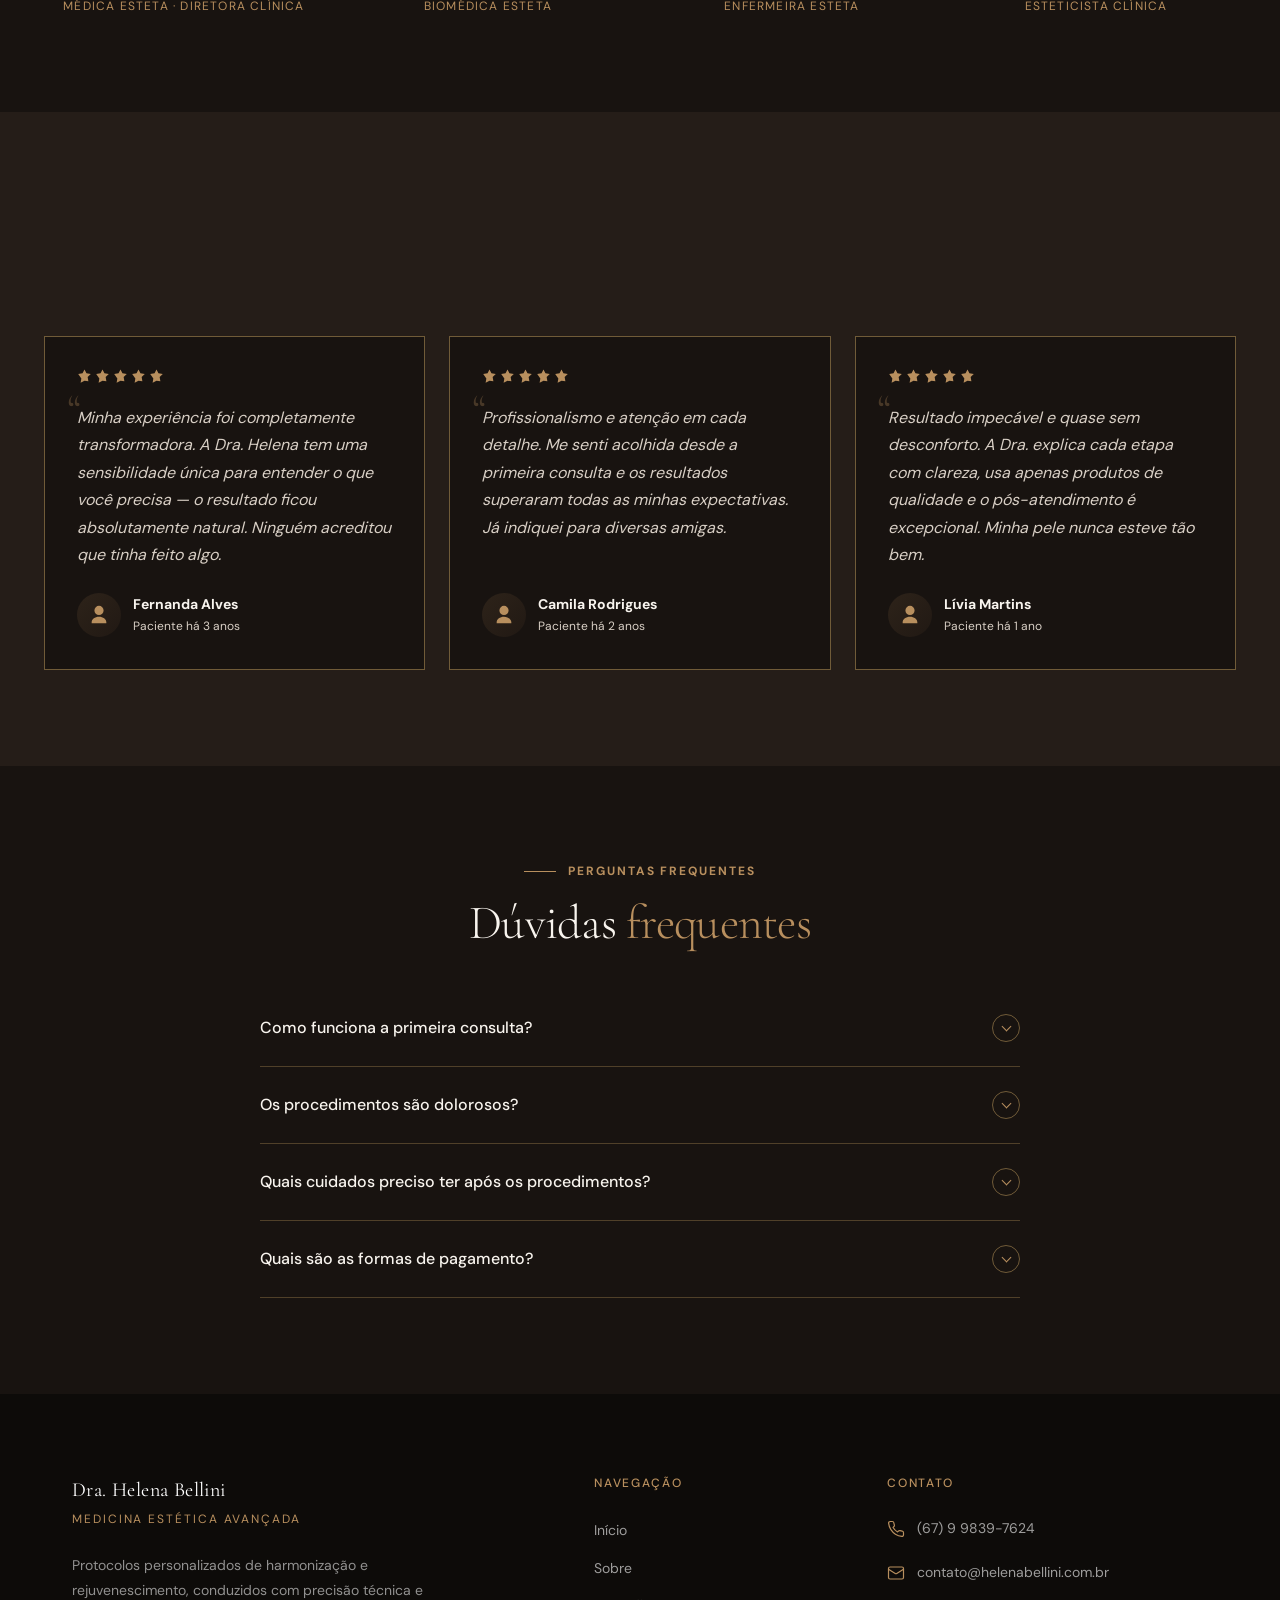
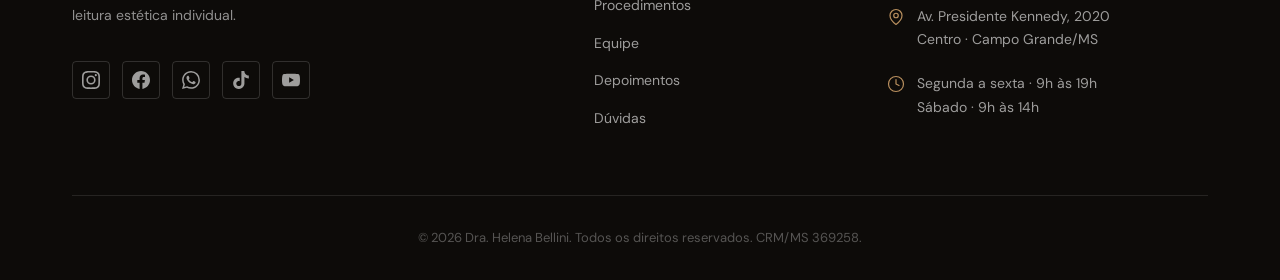
==== commit 2a66574c: "endereço 2020" ====
--- a/index.html
+++ b/index.html
@@ -17,6 +17,26 @@
   <title>Dra. Helena Bellini | Medicina Estética Avançada</title>
   <meta name="description"
     content="Medicina Estética de alta performance em Campo Grande - MS. Harmonização Facial, Bioestimuladores, Toxina Botulínica e muito mais. Atendimento humanizado com protocolos baseados em evidências.">
+
+  <!-- ════════ Preview ao compartilhar o link (Open Graph + Twitter) ════════
+       A og:image PRECISA ser URL absoluta. Se trocar o card, regenere o JPG e
+       incremente o ?v= da og:image (WhatsApp/Facebook cacheiam a imagem por URL). -->
+  <meta property="og:type" content="website">
+  <meta property="og:site_name" content="Dra. Helena Bellini — Medicina Estética Avançada">
+  <meta property="og:locale" content="pt_BR">
+  <meta property="og:url" content="https://bellini-estetica.vercel.app/">
+  <meta property="og:title" content="Dra. Helena Bellini | Medicina Estética Avançada">
+  <meta property="og:description" content="Medicina Estética de alta performance em Campo Grande - MS. Harmonização Facial, Bioestimuladores, Toxina Botulínica, Laser e mais.">
+  <meta property="og:image" content="https://bellini-estetica.vercel.app/assets/images/og-image.jpg?v=1">
+  <meta property="og:image:width" content="1200">
+  <meta property="og:image:height" content="630">
+  <meta property="og:image:type" content="image/jpeg">
+  <meta property="og:image:alt" content="Dra. Helena Bellini — Medicina Estética Avançada, Campo Grande - MS">
+  <meta name="twitter:card" content="summary_large_image">
+  <meta name="twitter:title" content="Dra. Helena Bellini | Medicina Estética Avançada">
+  <meta name="twitter:description" content="Medicina Estética de alta performance em Campo Grande - MS. Harmonização Facial, Bioestimuladores, Toxina Botulínica, Laser e mais.">
+  <meta name="twitter:image" content="https://bellini-estetica.vercel.app/assets/images/og-image.jpg?v=1">
+
   <link rel="preload" href="assets/fonts/cormorant-garamond-300.woff2" as="font" type="font/woff2" crossorigin>
   <link rel="preload" href="assets/fonts/dm-sans-400.woff2" as="font" type="font/woff2" crossorigin>
   <link rel="stylesheet" href="css/fonts.css">
@@ -551,7 +571,7 @@
 
         <a class="ft-contact-item ft-link" href="https://maps.app.goo.gl/foFgAzLD3mcUCkig6" target="_blank" rel="noopener noreferrer">
           <svg class="ft-ic" xmlns="http://www.w3.org/2000/svg" viewBox="0 0 24 24" fill="none" stroke="currentColor" stroke-width="1.6" stroke-linecap="round" stroke-linejoin="round" aria-hidden="true"><path d="M20 10c0 6-8 12-8 12s-8-6-8-12a8 8 0 0 1 16 0z"/><circle cx="12" cy="10" r="3"/></svg>
-          <span>Av. Presidente Kennedy, 0000<br>Centro · Campo Grande/MS</span>
+          <span>Av. Presidente Kennedy, 2020<br>Centro · Campo Grande/MS</span>
         </a>
 
         <div class="ft-contact-item">
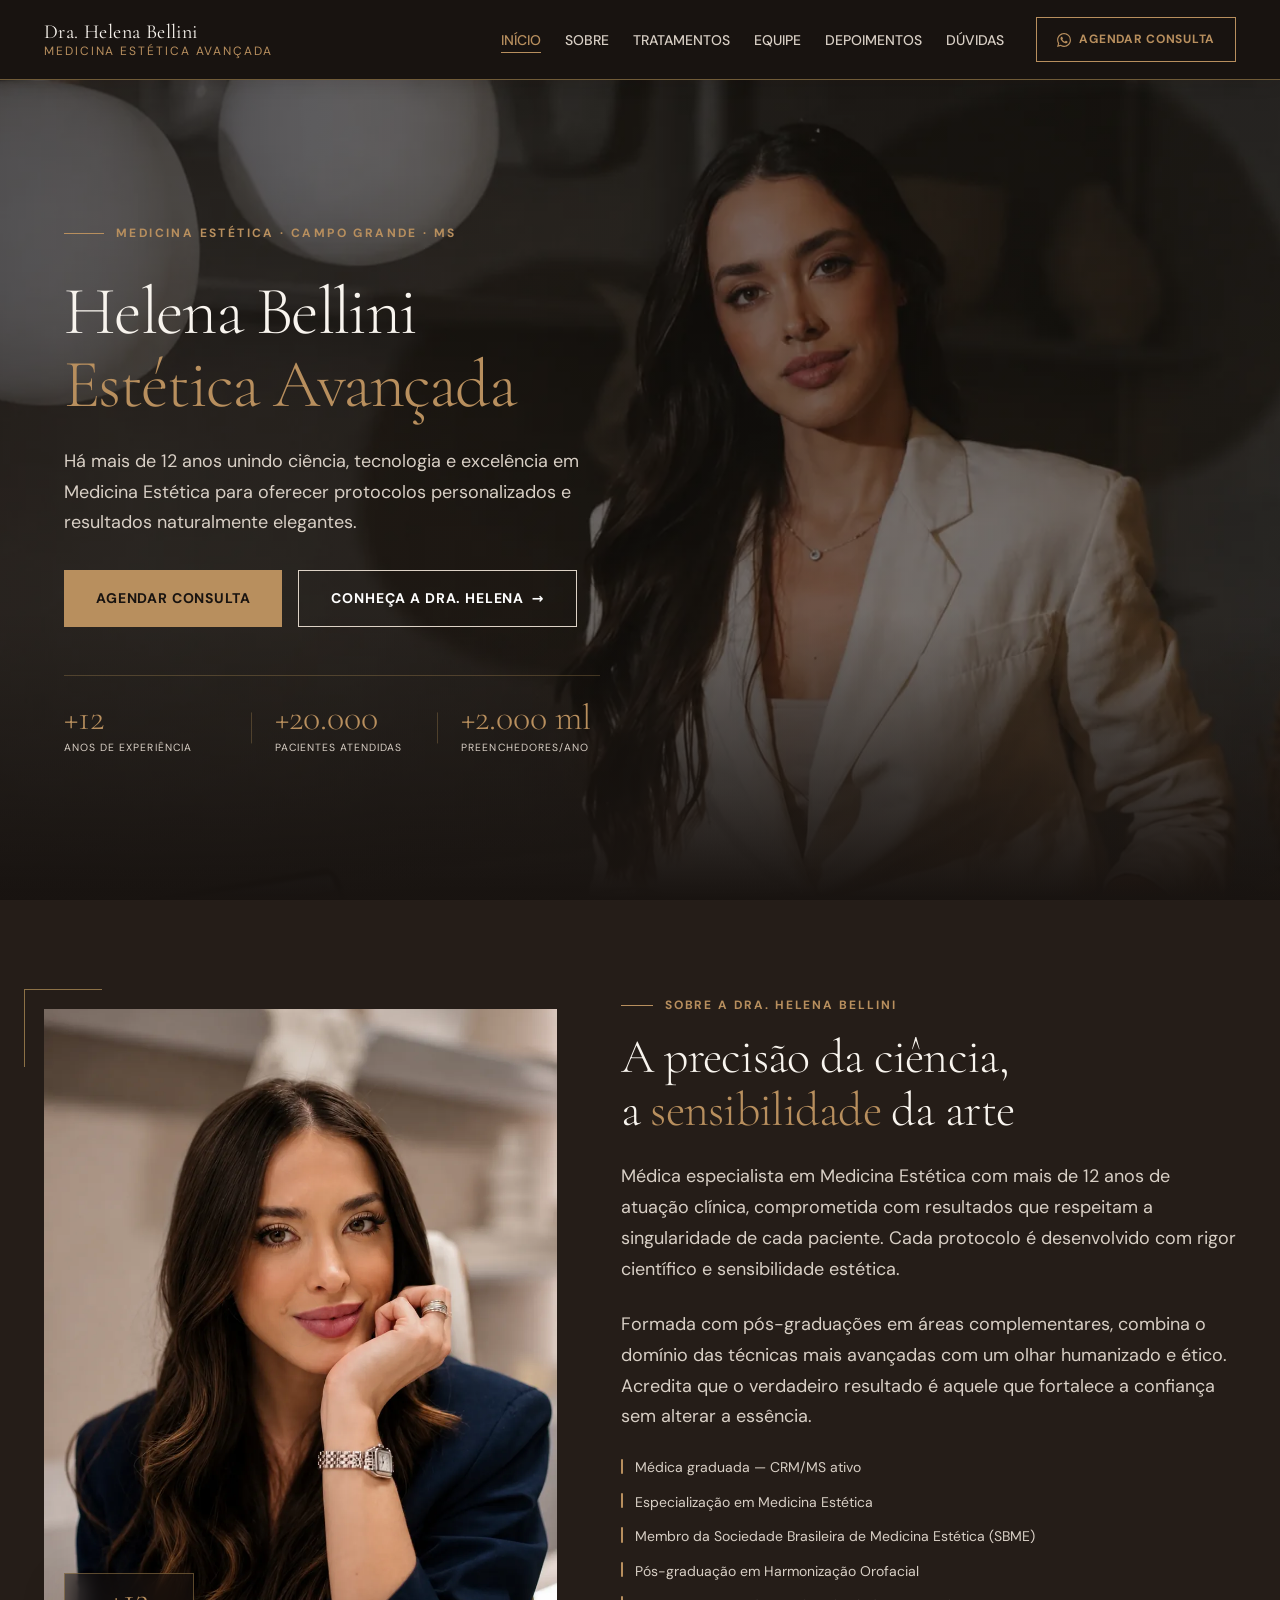
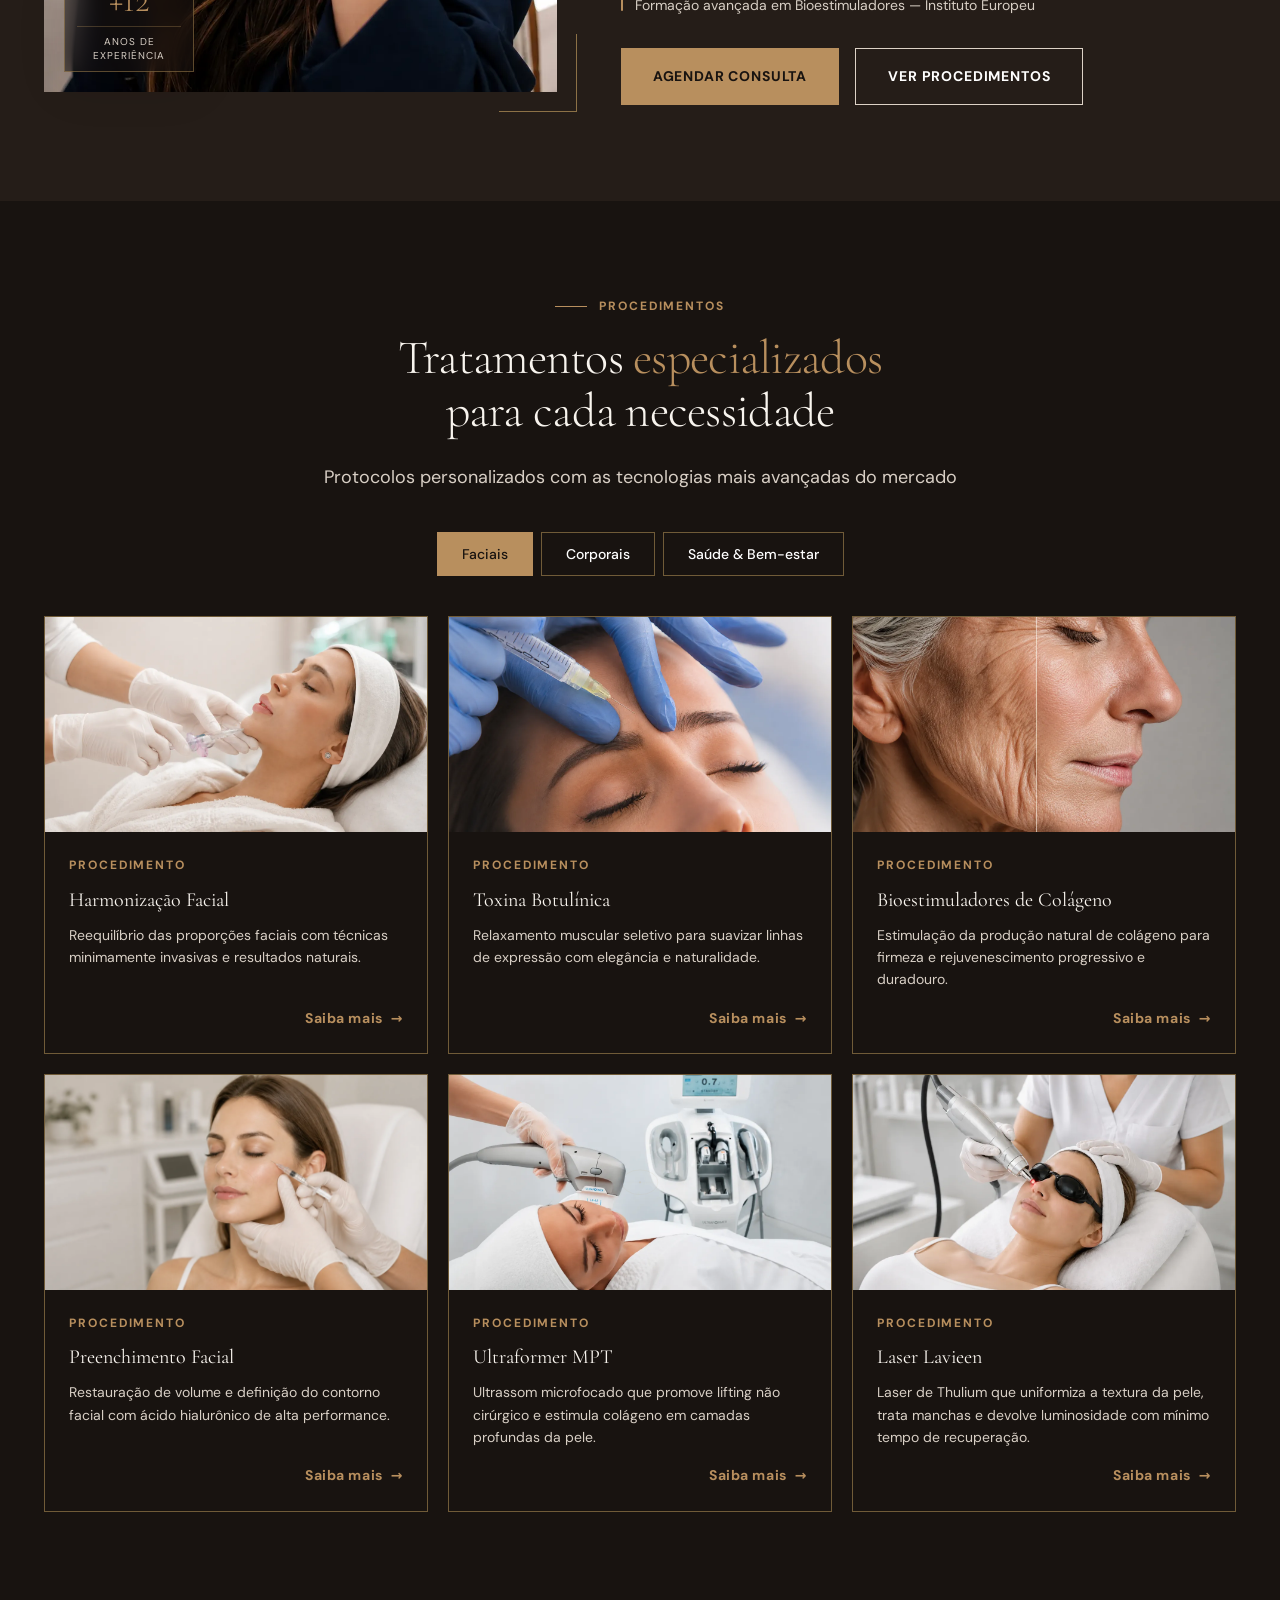
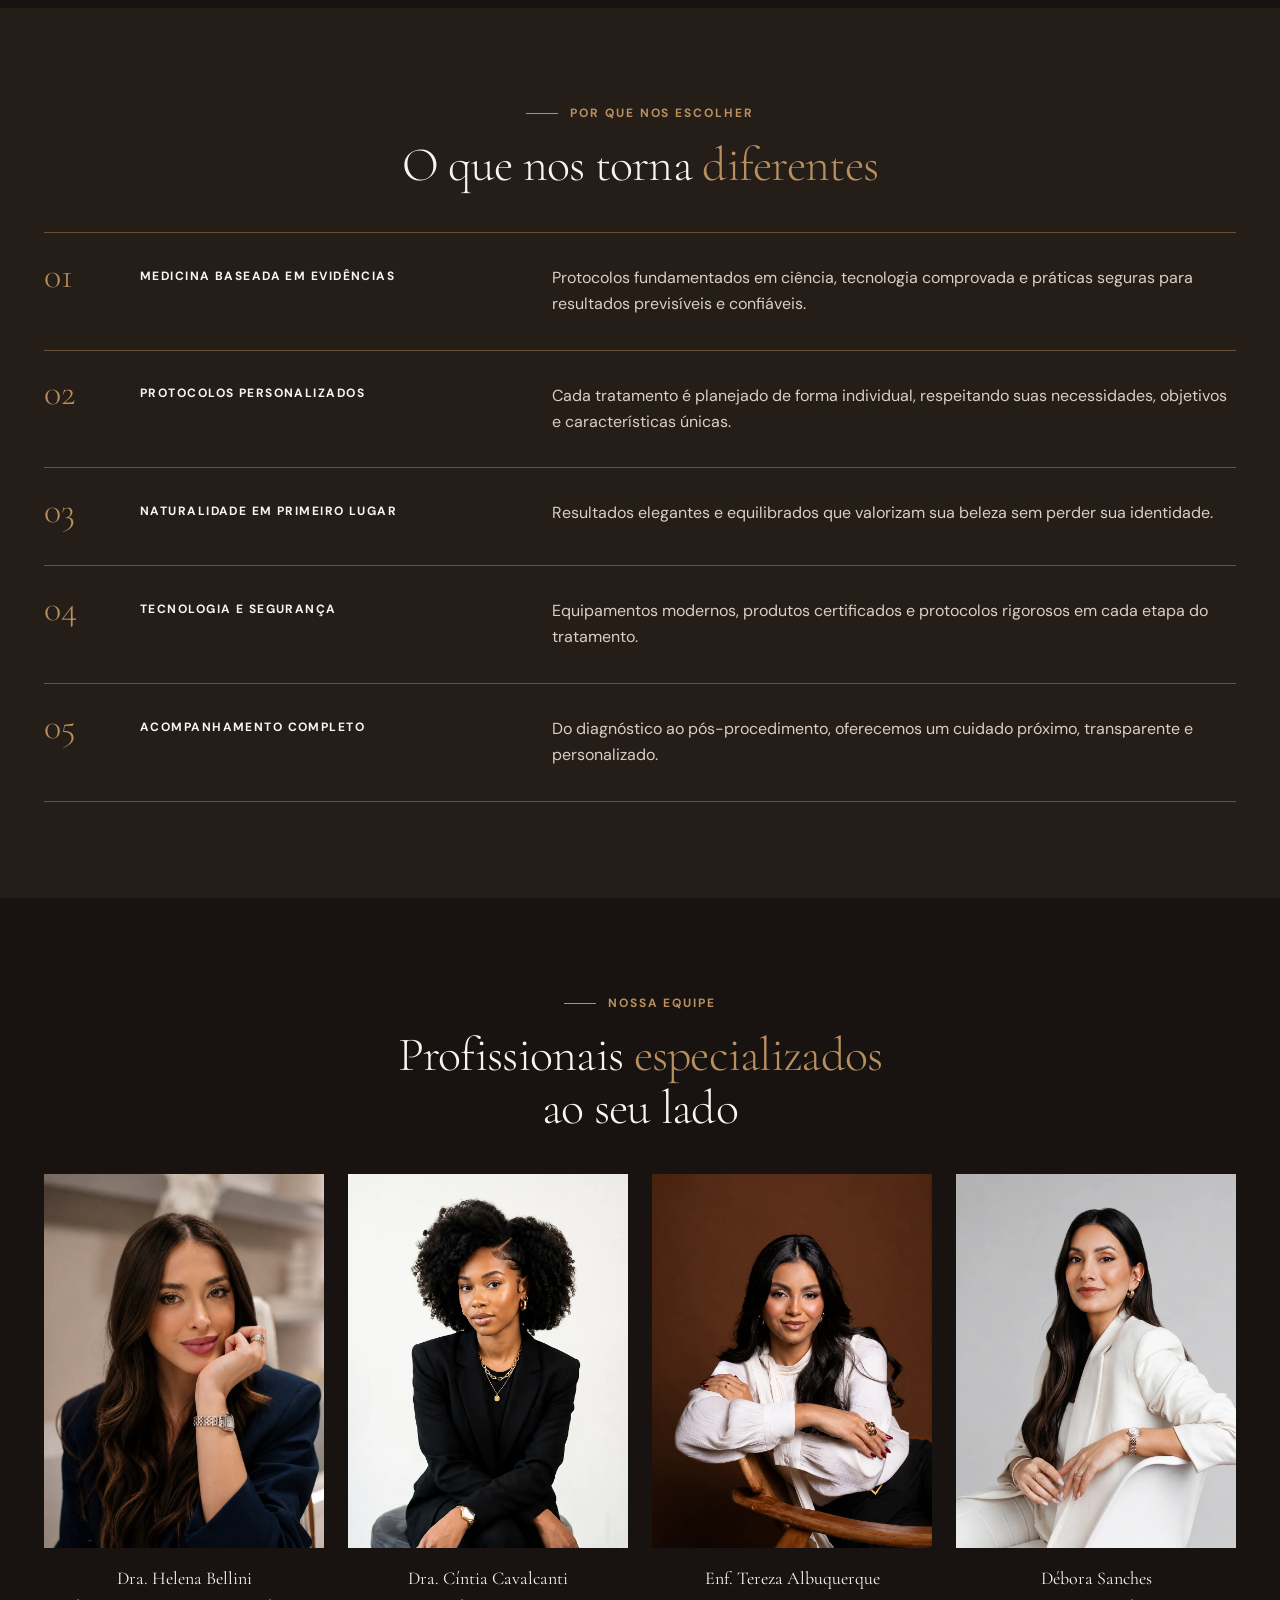
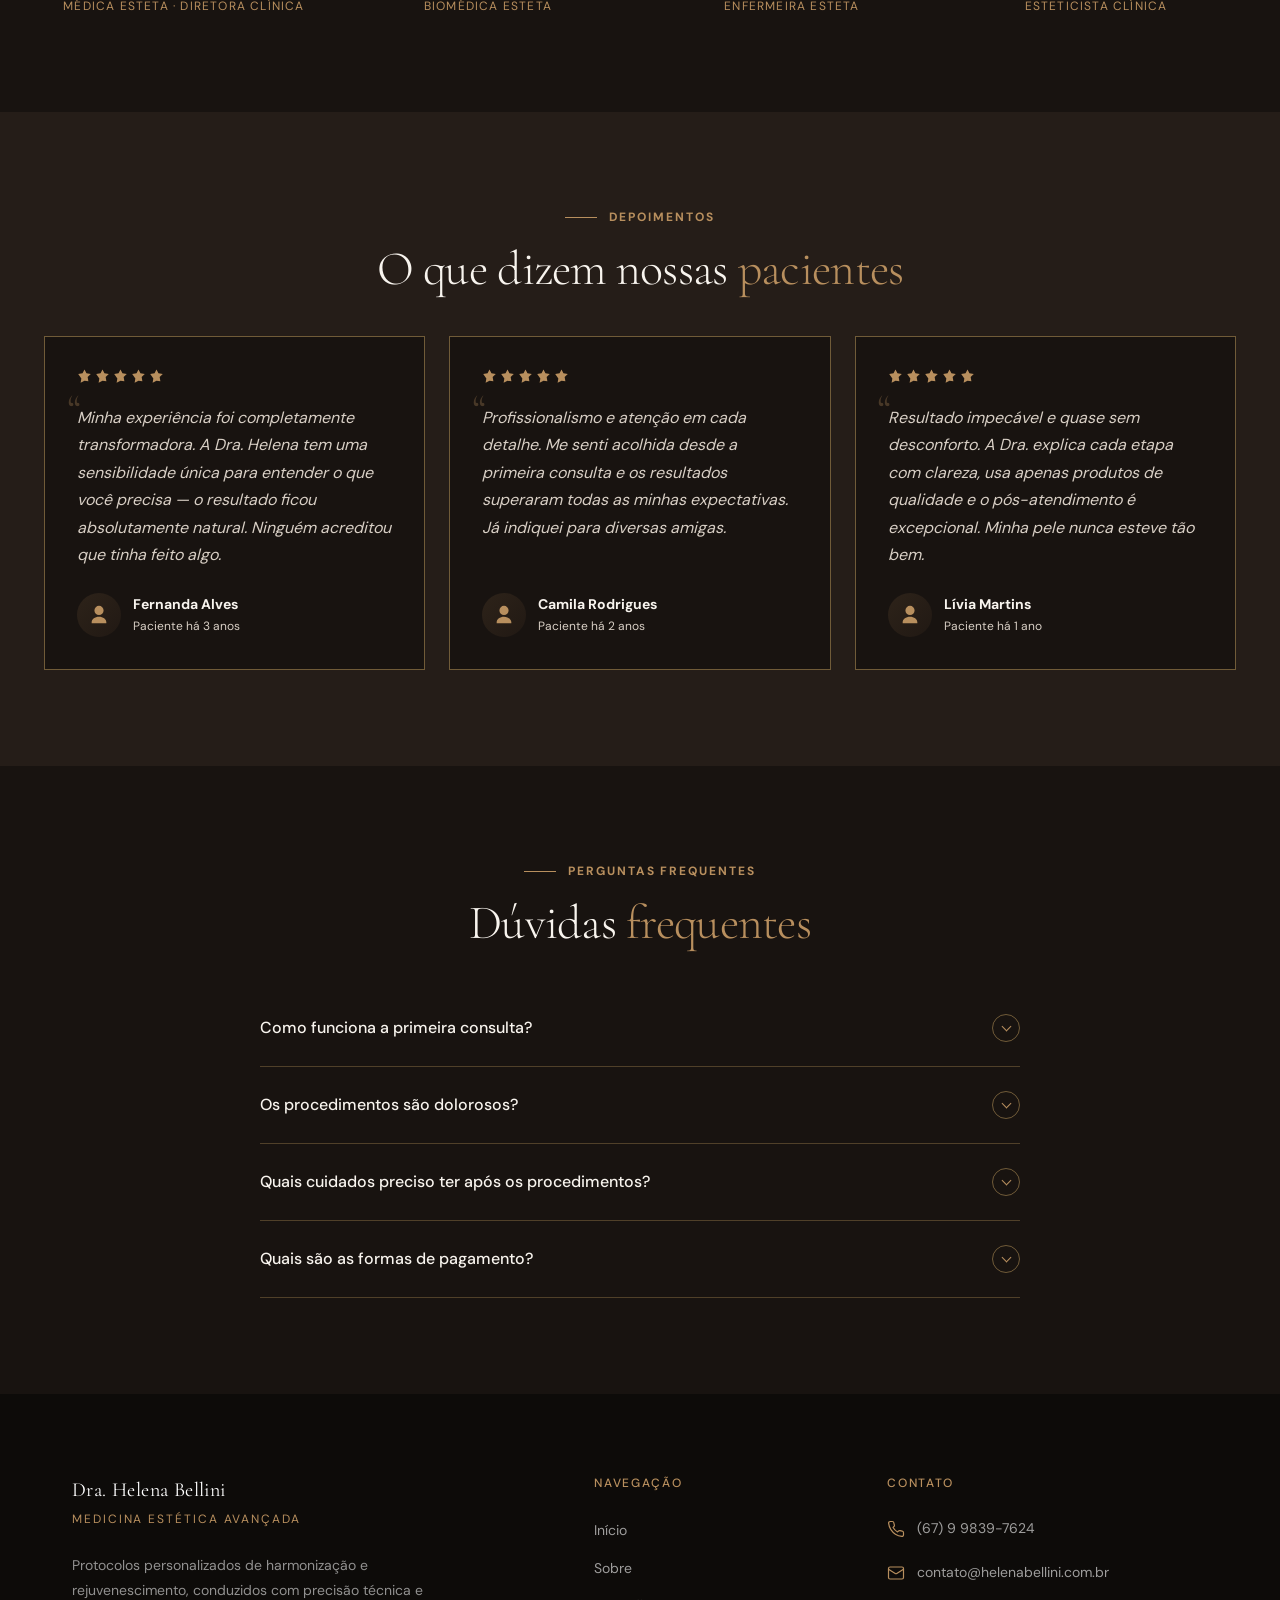
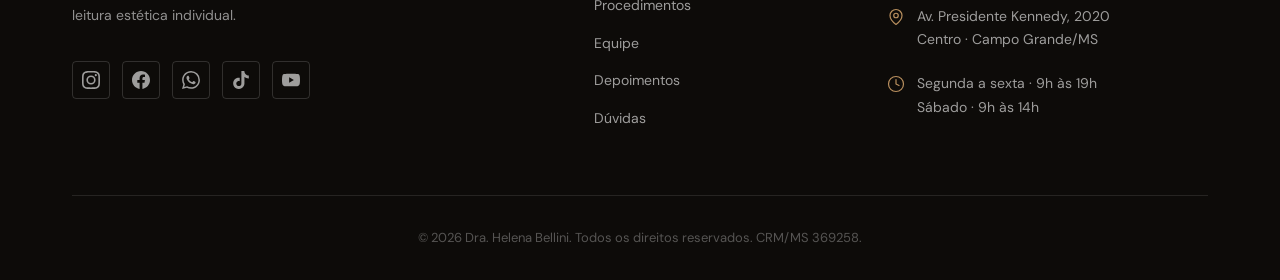
==== commit 3ea2db1b: "Atualizar o index.html" ====
--- a/index.html
+++ b/index.html
@@ -3,24 +3,12 @@
 
 <head>
   <meta charset="UTF-8">
-  <!-- SEM viewport-fit=cover — proposital, não remova.
-       Com "cover", o Safari iOS estende a página por baixo do notch e o
-       position:fixed do .site-header caía DEPOIS da safe area, abrindo um gap
-       escuro entre o topo e o header (só em retrato; em paisagem o inset é 0).
-       Sem "cover", a viewport já começa abaixo do notch: top:0 é o topo real
-       (gap impossível) e a faixa do notch é pintada com o background do canvas
-       (--canvas #181310), a MESMA cor do header — barra contínua desde o topo. -->
   <meta name="viewport" content="width=device-width, initial-scale=1.0">
-  <!-- Pinta a área da barra de status (Safari iOS) com a cor do header, pra o
-       conteúdo rolado não "vazar" atrás da barra translúcida acima do header. -->
   <meta name="theme-color" content="#181310">
   <title>Dra. Helena Bellini | Medicina Estética Avançada</title>
   <meta name="description"
     content="Medicina Estética de alta performance em Campo Grande - MS. Harmonização Facial, Bioestimuladores, Toxina Botulínica e muito mais. Atendimento humanizado com protocolos baseados em evidências.">
 
-  <!-- ════════ Preview ao compartilhar o link (Open Graph + Twitter) ════════
-       A og:image PRECISA ser URL absoluta. Se trocar o card, regenere o JPG e
-       incremente o ?v= da og:image (WhatsApp/Facebook cacheiam a imagem por URL). -->
   <meta property="og:type" content="website">
   <meta property="og:site_name" content="Dra. Helena Bellini — Medicina Estética Avançada">
   <meta property="og:locale" content="pt_BR">
@@ -52,7 +40,7 @@
 
 <body>
 
-  <!-- ════════ HEADER ════════ -->
+  <!--  HEADER  -->
   <header class="site-header" id="site-header">
     <div class="container">
       <div class="header-inner">
@@ -81,7 +69,7 @@
     </div>
   </header>
 
-  <!-- Mobile nav -->
+  <!-- Mobile  -->
   <nav class="mobile-nav" id="mobile-nav" aria-label="Menu mobile" role="dialog">
     <a href="#inicio" class="nav-link">INÍCIO</a>
     <a href="#sobre" class="nav-link">SOBRE</a>
@@ -91,7 +79,7 @@
     <a href="#faq" class="nav-link">DÚVIDAS</a>
   </nav>
 
-  <!-- ════════ HERO ════════ -->
+  <!--  HERO  -->
   <section id="inicio" class="hero" aria-label="Apresentação">
     <div class="hero-content">
       <div class="hero-tag">
@@ -125,7 +113,7 @@
     </div>
   </section>
 
-  <!-- ════════ SOBRE ════════ -->
+  <!--  SOBRE  -->
   <section id="sobre" class="section section-alt" aria-labelledby="about-title">
     <div class="container">
       <div class="about-grid">
@@ -179,7 +167,7 @@
     </div>
   </section>
 
-  <!-- ════════ PROCEDIMENTOS ════════ -->
+  <!--  PROCEDIMENTOS  -->
   <section id="procedimentos" class="section" aria-labelledby="procs-title">
     <div class="container">
       <div class="procs-header reveal">
@@ -200,7 +188,7 @@
     </div>
   </section>
 
-  <!-- ════════ DIFERENCIAIS ════════ -->
+  <!--  DIFERENCIAIS  -->
   <section class="section section-alt" aria-labelledby="diff-title">
     <div class="container">
       <div class="procs-header reveal">
@@ -242,7 +230,7 @@
     </div>
   </section>
 
-  <!-- ════════ EQUIPE ════════ -->
+  <!--  EQUIPE  -->
   <section id="equipe" class="section" aria-labelledby="team-title">
     <div class="container">
       <div class="procs-header reveal">
@@ -306,7 +294,7 @@
     </div>
   </section>
 
-  <!-- ════════ DEPOIMENTOS ════════ -->
+  <!--  DEPOIMENTOS  -->
   <section id="depoimentos" class="section section-alt" aria-labelledby="test-title">
     <div class="container">
       <div class="procs-header reveal">
@@ -361,7 +349,7 @@
     </div>
   </section>
 
-  <!-- ════════ FAQ ════════ -->
+  <!--  FAQ  -->
   <section id="faq" class="section" aria-labelledby="faq-title">
     <div class="container">
       <div class="procs-header reveal">
@@ -430,7 +418,7 @@
     </div>
   </section>
 
-  <!-- ════════ PROC DETAIL ════════ -->
+  <!--  PROC DETAIL  -->
   <div id="proc-detail" aria-hidden="true">
     <div class="pd-back-bar">
       <div class="container">
@@ -509,7 +497,7 @@
     </div>
   </div>
 
-  <!-- ════════ FOOTER ════════ -->
+  <!-- FOOTER  -->
   <footer class="site-footer" aria-label="Rodapé">
 <div class="ft-inner">
 
@@ -602,7 +590,7 @@
     </div>
   </div>
 
-  <!-- Botão flutuante de contato (WhatsApp) — visível só no mobile -->
+  <!-- Botão flutuante de contato (WhatsApp) -->
   <a href="https://wa.me/5567998397624?text=Ol%C3%A1%2C%20gostaria%20de%20agendar%20uma%20consulta."
      target="_blank" rel="noopener noreferrer" class="wa-float" aria-label="Falar no WhatsApp">
     <svg viewBox="0 0 24 24" fill="none" stroke="currentColor" stroke-width="2" stroke-linecap="round" stroke-linejoin="round" aria-hidden="true">
@@ -613,7 +601,7 @@
   <!-- Back to top -->
   <button id="btt" aria-label="Voltar ao topo">↑</button>
 
-  <script src="js/main.js?v=4"></script>
+  <script src="js/main.js?v=5"></script>
 </body>
 
 </html>
--- a/css/fonts.css
+++ b/css/fonts.css
@@ -1,6 +1,3 @@
-/* Fontes auto-hospedadas (Cormorant Garamond + DM Sans, subset latin).
-   Sem dependência do Google Fonts — CSP fechada em 'self'. */
-
 @font-face {
   font-family: 'Cormorant Garamond';
   font-style: normal;
--- a/css/variables.css
+++ b/css/variables.css
@@ -1,6 +1,3 @@
-/* ═══════════════════════════════════════
-   TOKENS — Light (default)
-═══════════════════════════════════════ */
 :root {
     --ink: #F8F4EE;
 
--- a/css/global.css
+++ b/css/global.css
@@ -1,8 +1,4 @@
-/* ═══════════════════════════════════════
-   UTILITIES
-═══════════════════════════════════════ */
 html {
-    /* Para a rolagem parar logo abaixo do header sticky, sem cortar o topo da seção */
     scroll-padding-top: var(--nav-h);
 }
 
@@ -42,7 +38,6 @@
     height: 1px;
     background: var(--gold);
     flex-shrink: 0;
-    /* #2 — o traço "se desenha" quando a seção entra na tela */
     transform-origin: left;
     transition: transform .7s ease;
 }
@@ -144,33 +139,6 @@
     transition-delay: .3s
 }
 
-/* ═══════════════════════════════════════
-   #6 — Grão sutil sobre o fundo (textura premium, dark luxury).
-   Muito discreto (opacity .04). Ajuste a opacidade p/ mais/menos grão.
-═══════════════════════════════════════ */
-/* ❌ NÃO REATIVAR: este grão é CULPADO CONFIRMADO do gap no topo do header no
-   Safari iOS. Testado isoladamente em 2026-07-28 — ao ligar, o gap volta; ao
-   desligar, some. É um position:fixed cobrindo a viewport INTEIRA em z-index
-   9999; mesmo sem animação, desestabiliza a composição dos outros elementos
-   fixed/sticky (o .site-header) no WebKit.
-   Se um dia quiser textura de grão, tem que ser SEM position:fixed de tela
-   cheia — ex.: aplicada por seção, ou como background do próprio body (não em
-   camada fixa sobreposta). Ver memory header-translatez-descola-notch.
-body::before {
-    content: '';
-    position: fixed;
-    inset: 0;
-    z-index: 9999;
-    pointer-events: none;
-    opacity: .04;
-    background-image: url("data:image/svg+xml,%3Csvg xmlns='http://www.w3.org/2000/svg' width='140' height='140'%3E%3Cfilter id='n'%3E%3CfeTurbulence type='fractalNoise' baseFrequency='0.85' numOctaves='2' stitchTiles='stitch'/%3E%3C/filter%3E%3Crect width='100%25' height='100%25' filter='url(%23n)'/%3E%3C/svg%3E");
-}
-*/
-
-/* ═══════════════════════════════════════
-   #7 — Foco de teclado consistente (dourado) para acessibilidade.
-   Só aparece na navegação por teclado; mouse não muda nada.
-═══════════════════════════════════════ */
 :focus-visible {
     outline: 2px solid var(--gold);
     outline-offset: 3px;
--- a/css/hero.css
+++ b/css/hero.css
@@ -1,30 +1,16 @@
-/* ═══════════════════════════════════════
-   HERO
-═══════════════════════════════════════ */
 .hero {
-  /* O .site-header é sticky e ocupa --nav-h no fluxo ACIMA do hero, então aqui
-     desconta-se essa altura (antes era 100vh + padding-top pra compensar um
-     header fixed que flutuava por cima). */
   min-height: calc(100vh - var(--nav-h));
   display: grid;
   grid-template-columns: 1fr 1fr;
   position: relative;
   overflow: hidden;
-  /* Papel de parede: troque o arquivo em assets/images/hero/hero.jpg */
   background-color: var(--canvas);
   background-image: url('../assets/images/hero/dra-helena-inicial.webp');
-  /* ZOOM da foto: aumente o número para dar mais zoom (ex.: 130%, 140%).
-     Precisa ser > 100% para "sobrar" imagem e poder mover a Helena na horizontal. */
   background-size: 120%;
-  /* POSIÇÃO: 1º valor = horizontal. Aumente o % (até 100%) para mover a Helena
-     mais para a ESQUERDA. Diminua para movê-la para a direita.
-     2º valor = vertical ("top" mantém a cabeça no lugar). */
   background-position: 20% top;
   background-repeat: no-repeat;
 }
 
-/* Esfumaçado na cor do site sobre a foto — protege a leitura do texto
-   e mescla a imagem no fundo escuro do site */
 .hero::before {
   content: '';
   position: absolute;
@@ -112,7 +98,6 @@
   border-top: 1px solid rgba(184, 149, 90, .3);
 }
 
-/* Divisor vertical fino entre os números (como na referência) */
 .hero-stats > div + div {
   position: relative;
   padding-left: var(--sp-6);
@@ -125,9 +110,7 @@
   top: 50%;
   transform: translateY(-50%);
   width: 1px;
-  /* TAMANHO do tracinho: diminua/aumente este valor (ex.: 40%, 80%) */
   height: 55%;
-  /* INTENSIDADE: mude o último número (0 = invisível, 1 = forte) */
   background: rgba(184, 149, 90, .3);
 }
 
@@ -147,10 +130,6 @@
   margin-top: var(--sp-1);
 }
 
-/* ═══════════════════════════════════════
-   #5 — Entrada em cascata do hero (no load)
-   (reduced-motion é neutralizado pelo reset.css)
-═══════════════════════════════════════ */
 @keyframes heroEnter {
   from { opacity: 0; transform: translateY(16px); }
   to   { opacity: 1; transform: none; }
@@ -169,11 +148,6 @@
 .hero-actions { animation-delay: .36s; }
 .hero-stats   { animation-delay: .48s; }
 
-/* ═══════════════════════════════════════
-   #4 — Parallax sutil da foto (scroll-driven nativo; só desktop e
-   navegadores compatíveis — degrada sem efeito nos demais).
-   Ajuste o "30%" para mais/menos deslocamento.
-═══════════════════════════════════════ */
 @keyframes heroParallax {
   to { background-position-y: 30%; }
 }
--- a/css/sections.css
+++ b/css/sections.css
@@ -1,6 +1,3 @@
-/* ═══════════════════════════════════════
-   SECTIONS
-═══════════════════════════════════════ */
 .section {
     padding-block: var(--sp-24)
 }
@@ -9,9 +6,7 @@
     background: var(--canvas-alt)
 }
 
-/* ═══════════════════════════════════════
-   ABOUT
-═══════════════════════════════════════ */
+/* ABOUT */
 .about-grid {
     display: grid;
     grid-template-columns: 5fr 6fr;
@@ -23,8 +18,6 @@
     position: relative
 }
 
-/* Cantos editoriais em "L" — mais moderno que a moldura retangular
-   deslocada. Corners opostos: sup-esq + inf-dir. */
 .about-photo-wrap::before,
 .about-photo-wrap::after {
     content: '';
@@ -72,11 +65,9 @@
 
 .about-badge {
     position: absolute;
-    /* Card pousado DENTRO da foto, canto inferior-esquerdo (livre dos cantos em L) */
     bottom: var(--sp-5);
     left: var(--sp-5);
     right: auto;
-    /* Frosted glass (mesmo do mobile): transparente + desfoque + hairline gold */
     background: rgba(24, 19, 16, .5);
     backdrop-filter: blur(12px) saturate(1.1);
     -webkit-backdrop-filter: blur(12px) saturate(1.1);
@@ -89,7 +80,6 @@
     z-index: 3;
 }
 
-/* Hairline dourado separando o número do rótulo (mesmo do mobile) */
 .about-badge .badge-lbl {
     margin-top: var(--sp-2);
     padding-top: var(--sp-2);
@@ -144,9 +134,7 @@
     flex-wrap: wrap
 }
 
-/* ═══════════════════════════════════════
-   PROCEDURES
-═══════════════════════════════════════ */
+/* PROCEDURES */
 .procs-header {
   text-align: center;
   max-width: 640px;
@@ -166,8 +154,6 @@
   margin-bottom: var(--sp-10)
 }
 
-/* #3 — Pílula dourada que DESLIZA para a aba ativa (posição via JS).
-   A transição só liga depois do posicionamento inicial (classe .ready). */
 .tabs::before {
   content: '';
   position: absolute;
@@ -292,9 +278,6 @@
   transform: translateX(3px)
 }
 
-/* #7 — Micro-interações de hover (só mouse/desktop):
-   zoom sutil na foto dos cards + lift nos cards da equipe.
-   Contêineres já têm overflow:hidden, então o zoom não vaza. */
 @media (hover: hover) {
   .proc-img img,
   .team-photo-inner img {
@@ -315,9 +298,7 @@
   }
 }
 
-/* ═══════════════════════════════════════
-   DIFFERENTIALS
-═══════════════════════════════════════ */
+/* DIFFERENTIALS */
 .diff-list {
   display: flex;
   flex-direction: column;
@@ -362,9 +343,7 @@
   line-height: 1.65;
 }
 
-/* ═══════════════════════════════════════
-   TEAM
-═══════════════════════════════════════ */
+/* TEAM */
 .team-grid {
   display: grid;
   grid-template-columns: repeat(4, 1fr);
@@ -392,17 +371,11 @@
   justify-content: center;
 }
 
-/* Fundos decorativos dos cards da equipe (antes inline; movidos p/ classes) */
 .team-grad-1 { background: linear-gradient(145deg, rgba(184,149,90,.1), rgba(46,107,110,.06), var(--canvas-alt)); }
 .team-grad-2 { background: linear-gradient(145deg, rgba(46,107,110,.08), rgba(184,149,90,.05), var(--canvas-alt)); }
 .team-grad-3 { background: linear-gradient(145deg, rgba(184,149,90,.07), rgba(46,107,110,.09), var(--canvas-alt)); }
 .team-grad-4 { background: linear-gradient(145deg, rgba(46,107,110,.06), rgba(184,149,90,.08), var(--canvas-alt)); }
 
-/* ═══════════════════════════════════════
-   ÁREAS PRONTAS PARA IMAGENS
-   Basta colocar um <img> dentro do container:
-   a foto preenche e recorta no formato certo.
-═══════════════════════════════════════ */
 .about-photo-inner,
 .team-photo-inner,
 .pd-img-inner {
@@ -421,14 +394,11 @@
   display: block;
 }
 
-/* Impede o arraste nativo da imagem — sem isto, ao rolar o carrossel da equipe
-   no mobile o dedo "agarra" a foto, que descola e desliza como um fantasma. */
 .team-photo-inner img {
   -webkit-user-drag: none;
   user-select: none;
 }
 
-/* Tamanho dos SVGs placeholder (antes eram inline; movidos p/ CSP sem 'unsafe-inline') */
 .about-photo-inner svg { width: 120px; opacity: .35; }
 .team-photo-inner svg { width: 60px; opacity: .3; }
 .proc-img svg { width: 72px; opacity: .35; }
@@ -448,14 +418,10 @@
   color: var(--gold)
 }
 
-/* Seta do carrossel da equipe — círculo (como o #btt) + anel gold (como o btn-outline).
-   Escondida por padrão; só aparece no mobile (ver responsive.css). */
-/* Wrapper que posiciona a seta sobre o carrossel */
 .team-carousel {
   position: relative;
 }
 
-/* Seta flutuando ao lado da foto (lateral direita, na altura da foto) */
 .team-nav {
   display: none;
   position: absolute;
@@ -471,7 +437,6 @@
   flex-shrink: 0;
   border-radius: var(--r-full);
   border: 1px solid var(--gold);
-  /* fundo glass p/ a seta ficar visível sobre qualquer foto */
   background: rgba(24, 19, 16, .55);
   backdrop-filter: blur(8px);
   -webkit-backdrop-filter: blur(8px);
@@ -496,11 +461,7 @@
   height: 20px;
 }
 
-/* Nudge sutil indicando que dá pra deslizar (respeita reduce-motion) */
 @media (prefers-reduced-motion: no-preference) {
-  /* Reativada após a correção do gap do header e testada isoladamente.
-     Anima transform (acelerado por GPU), num elemento absolute (não fixed) —
-     por isso é a menos suspeita. Se o gap voltar no Safari iOS, desativar. */
   .team-next svg {
     animation: teamNudge 1.9s ease-in-out infinite;
   }
@@ -511,9 +472,7 @@
   78% { transform: translateX(3px); }
 }
 
-/* ═══════════════════════════════════════
-   TESTIMONIALS
-═══════════════════════════════════════ */
+/* TESTIMONIALS */
 .test-grid {
   display: grid;
   grid-template-columns: repeat(3, 1fr);
@@ -552,7 +511,6 @@
   flex: 1;
 }
 
-/* Aspa gigante em marca-d'água, atrás do texto (editorial de luxo) */
 .test-quote::before {
   content: '\201C';
   position: absolute;
@@ -606,9 +564,7 @@
   margin-top: 2px
 }
 
-/* ═══════════════════════════════════════
-   FAQ
-═══════════════════════════════════════ */
+/* FAQ */
 .faq-wrap {
   max-width: 760px;
   margin: 0 auto
@@ -645,7 +601,6 @@
   transition: transform .3s, border-color .2s;
 }
 
-/* Chevron moderno (setinha) apontando para baixo */
 .faq-icon::before {
   content: '';
   width: 7px;
@@ -682,18 +637,14 @@
   font-size: var(--sz-base)
 }
 
-/* ═══════════════════════════════════════
-   PROC DETAIL VIEW
-═══════════════════════════════════════ */
+/* PROC DETAIL VIEW */
 #proc-detail {
   display: none;
   background: var(--ink);
   min-height: 60vh;
-  /* sem padding-top: o header sticky já ocupa --nav-h no fluxo acima */
   --text-muted: #857668;
 }
 
-/* Info box claro */
 #proc-detail .pd-info-box {
   background: var(--ink);
   border-color: rgba(184, 149, 90, .55);
@@ -717,7 +668,6 @@
   color: var(--text-muted);
 }
 
-/* Texto escuro sobre fundo claro */
 #proc-detail .pd-back-bar {
   background: var(--canvas);
   border-bottom-color: rgba(184, 149, 90, .55);
@@ -792,13 +742,10 @@
   gap: var(--sp-10);
 }
 
-/* Left column */
 .pd-main {
   min-width: 0;
 }
 
-/* Morph da imagem (card do procedimento → detalhe) via View Transitions.
-   O card recebe o mesmo nome dinamicamente no main.js ao abrir. */
 #pd-image {
   display: none;
   view-transition-name: proc-media;
@@ -1000,8 +947,6 @@
     grid-template-columns: 1fr;
   }
 
-  /* Box de Informações vai para o FINAL (depois do FAQ) no mobile.
-     A distância do FAQ é o gap do grid (--sp-10 = 40px). */
   .pd-sidebar {
     position: static;
     order: 1;
--- a/css/footer.css
+++ b/css/footer.css
@@ -1,7 +1,3 @@
-/* ════════════════════════════════
-   FOOTER
-════════════════════════════════ */
-
 .site-footer {
   background: #0D0B09;
   padding: var(--sp-20) 0 0;
@@ -115,7 +111,6 @@
   color: #fff;
 }
 
-/* Contato com ícones (telefone, e-mail, endereço, horários) */
 .ft-contact {
   display: flex;
   flex-direction: column;
@@ -189,24 +184,19 @@
   transform: translateY(-3px);
 }
 
-/* ═══════════ Botão flutuante de contato (WhatsApp) — só no mobile ═══════════ */
+/*  Botão flutuante de contato (WhatsApp) */
 .wa-float {
   position: fixed;
   bottom: var(--sp-6);
   right: var(--sp-6);
   width: 56px;
   height: 56px;
-  border-radius: 50%;            /* 50% (não 9999px): o iOS renderiza a sombra sem imprecisão */
-  display: none;                 /* exibido apenas no mobile (ver responsive.css) */
+  border-radius: 50%;            
+  display: none;               
   align-items: center;
   justify-content: center;
-  color: var(--canvas);          /* ícone escuro sobre o gold */
-  /* Ouro polido: luz vindo do canto superior esquerdo */
+  color: var(--canvas);         
   background: radial-gradient(circle at 32% 26%, var(--gold-light), var(--gold) 58%, #A9784A 100%);
-  /* SÓ sombras INTERNAS no botão (rim + gloss + profundidade) — sombra interna
-     nunca costura. O glow EXTERNO vai no ::before (atrás, transparente): no Safari
-     iOS, sombra externa no próprio elemento redondo com fundo opaco deixava uma
-     linha na borda da luz. */
   box-shadow:
     inset 0 0 0 1px rgba(248, 244, 238, .22),
     inset 0 1px 1px rgba(255, 255, 255, .5),
@@ -218,7 +208,7 @@
 
 .wa-float svg {
   position: relative;
-  z-index: 2;                    /* ícone acima do brilho */
+  z-index: 2;                    
   width: 25px;
   height: 25px;
   filter: drop-shadow(0 1px 1px rgba(24, 19, 16, .25));
@@ -228,8 +218,6 @@
   transform: scale(.93);
 }
 
-/* Glow EXTERNO (sombra de contato + halo dourado) num elemento TRANSPARENTE atrás
-   do botão. O respiro é só opacidade (geometria zero). */
 .wa-float::before {
   content: '';
   position: absolute;
@@ -240,21 +228,6 @@
     0 4px 10px rgba(24, 19, 16, .22),
     0 14px 34px rgba(184, 143, 94, .45);
 }
-
-/* ⚠️ REMOVIDAS as animações infinitas deste botão (waGlow e waSheen) e o ::after
-   que existia só para a varredura de brilho.
-
-   Motivo: este botão é position:fixed, e a waSheen animava background-position —
-   propriedade NÃO acelerada por GPU. Resultado: repaint infinito na thread
-   principal de um elemento fixo, o que atrapalha o caminho de scroll assíncrono
-   do WebKit e faz elementos fixed/sticky (o .site-header) serem desenhados com
-   offset de scroll defasado — o gap no topo, só no iOS, que sumia ao girar o
-   aparelho (girar força recomposição).
-
-   Se for reintroduzir brilho aqui, anime SOMENTE transform/opacity (aceleradas
-   por GPU). NUNCA background-position, width/height, top/left ou box-shadow. */
-
-/* O glow estático do ::before continua: box-shadow parado não repinta nada. */
 
 #cookie-banner {
   position: fixed;
@@ -273,7 +246,7 @@
   display: block;
 }
 
-/* Texto e link do banner de cookies (antes inline; movidos p/ CSP sem 'unsafe-inline') */
+/* Texto e link do banner de cookies */
 .cookie-text {
   font-size: var(--sz-sm);
   color: var(--text-muted);
--- a/css/responsive.css
+++ b/css/responsive.css
@@ -1,25 +1,11 @@
-/* ═══════════════════════════════════════
-   RESPONSIVE
-═══════════════════════════════════════ */
 @media(max-width:1100px) {
   .hero {
     grid-template-columns: 1fr;
-    /* Imagem vertical só para celular/tablet — o desktop mantém a 16:9 no hero.css.
-       Troque o arquivo em assets/images/hero/dra-helena-mobile.png */
     background-image: url('../assets/images/hero/dra-helena-mobile.webp');
-    /* ZOOM: quanto maior o %, mais perto. "cover" = sem zoom extra.
-       Ex.: 180% (pouco) · 200% (médio) · 240% (bastante). */
     background-size: 250%;
-    /* POSIÇÃO: 1º valor = horizontal — AUMENTE o % (até 100%) para mover
-       a Helena para a ESQUERDA; diminua para a direita.
-       2º valor = vertical ("top" mantém o rosto no topo). */
     background-position: 70% top
   }
 
-  /* Véu na cor do site sobre a foto INTEIRA, translúcido até o fim:
-     a imagem continua aparecendo (escurecida) até o final da página, sem virar sólido.
-     O ÚLTIMO alpha (.75) controla quanto da foto aparece embaixo:
-     MENOR = foto mais visível no fim · MAIOR = mais escuro. */
   .hero::before {
     background:
       linear-gradient(to bottom,
@@ -29,9 +15,6 @@
         rgba(24, 19, 16, .88) 100%)
   }
 
-  /* Texto centralizado na vertical (centro da página), alinhado à esquerda.
-     Para dar um "nudge": aumente padding-bottom p/ subir, ou padding-top p/ descer.
-     Ex.: padding: 0 var(--sp-6) var(--sp-8);  (sobe um pouco) */
   .hero-content {
     max-width: 100%;
     margin: 0;
@@ -40,7 +23,6 @@
     text-align: left
   }
 
-  /* Tag à esquerda, tracinho menor e tudo em uma linha só */
   .hero-tag {
     justify-content: flex-start;
     margin-bottom: var(--sp-6)
@@ -56,7 +38,6 @@
     white-space: nowrap
   }
 
-  /* Compacta o texto no mobile para revelar mais a foto no topo */
   .hero-h1 {
     margin-bottom: var(--sp-5)
   }
@@ -67,7 +48,6 @@
     margin-bottom: var(--sp-8)
   }
 
-  /* Botões empilhados, mesma largura (100%) e mesmo tamanho */
   .hero-actions {
     flex-direction: column;
     align-items: stretch;
@@ -92,7 +72,6 @@
     padding-left: var(--sp-3)
   }
 
-  /* Números maiores; labels menores. Sem quebrar linha. */
   .stat-val {
     font-size: clamp(1.15rem, 5.6vw, 1.6rem);
     white-space: nowrap
@@ -103,25 +82,19 @@
     letter-spacing: .06em
   }
 
-  /* Sobre a médica: 1 coluna; foto entre o título e o texto */
   .about-grid {
     grid-template-columns: 1fr;
     gap: 0
   }
 
-  /* Dissolve a coluna de texto p/ intercalar a foto entre o h2 e os parágrafos */
   .about-grid > .reveal.d1 {
     display: contents
   }
 
-  /* display:contents remove a caixa da .reveal.d1, então o IntersectionObserver
-     nunca marca '.in' aqui — restaura o traço do eyebrow que dependia disso */
   .about-grid > .reveal.d1 .eyebrow::before {
     transform: none
   }
-
-  /* Mostra a foto (estava escondida), centralizada, entre o título e o texto.
-     TAMANHO da foto: ajuste o max-width. Espaçamento: o 3º valor do margin. */
+  
   .about-photo-wrap {
     display: block;
     order: 2;
@@ -141,8 +114,6 @@
     order: 3
   }
 
-  /* Foto da médica no mobile: segue o padrão do site — quadrada e sem borda.
-     Esconde os cantos em L (só aparecem no desktop). */
   .about-photo-wrap::before,
   .about-photo-wrap::after {
     display: none
@@ -184,10 +155,6 @@
     grid-column: 1 / -1
   }
 
-  /* Nossa Equipe: carrossel horizontal com "peek" (padrão moderno de mobile).
-     Mantém os cards do site (foto quadrada + nome serif + função dourada).
-     LARGURA do card: flex-basis 78% (menor = mais cards à mostra).
-     Reverter p/ grade: .team-grid { display:grid; grid-template-columns:repeat(2,1fr) } */
   .team-grid {
     display: flex;
     gap: var(--sp-4);
@@ -215,8 +182,6 @@
     display: flex
   }
 
-  /* Botão flutuante de WhatsApp aparece; o "voltar ao topo" sobe e centraliza
-     sobre ele pra não colidirem no canto inferior direito. */
   .wa-float {
     display: inline-flex
   }
@@ -226,10 +191,6 @@
     bottom: calc(var(--sp-6) + 56px + var(--sp-3))
   }
 
-  /* Badge "frosted glass" (moderno) — mantém quadrado + identidade dark/gold.
-     A foto aparece DESFOCADA atrás do card.
-     Reverter o vidro: background: var(--canvas) e remover as 2 linhas backdrop-filter.
-     INTENSIDADE do desfoque: o blur(12px). TAMANHO: .badge-num + padding. */
   .about-badge {
     left: auto;
     right: var(--sp-4);
@@ -245,7 +206,6 @@
     font-size: var(--sz-3xl)
   }
 
-  /* Hairline dourado separando o número do rótulo (hierarquia + toque editorial) */
   .about-badge .badge-lbl {
     font-size: var(--sz-xs);
     margin-top: var(--sp-2);
@@ -253,7 +213,6 @@
     border-top: 1px solid rgba(184, 149, 90, .3)
   }
 
-  /* Botões da seção "Sobre": empilhados e mesma largura — igual ao hero */
   .about-actions {
     flex-direction: column;
     align-items: stretch
